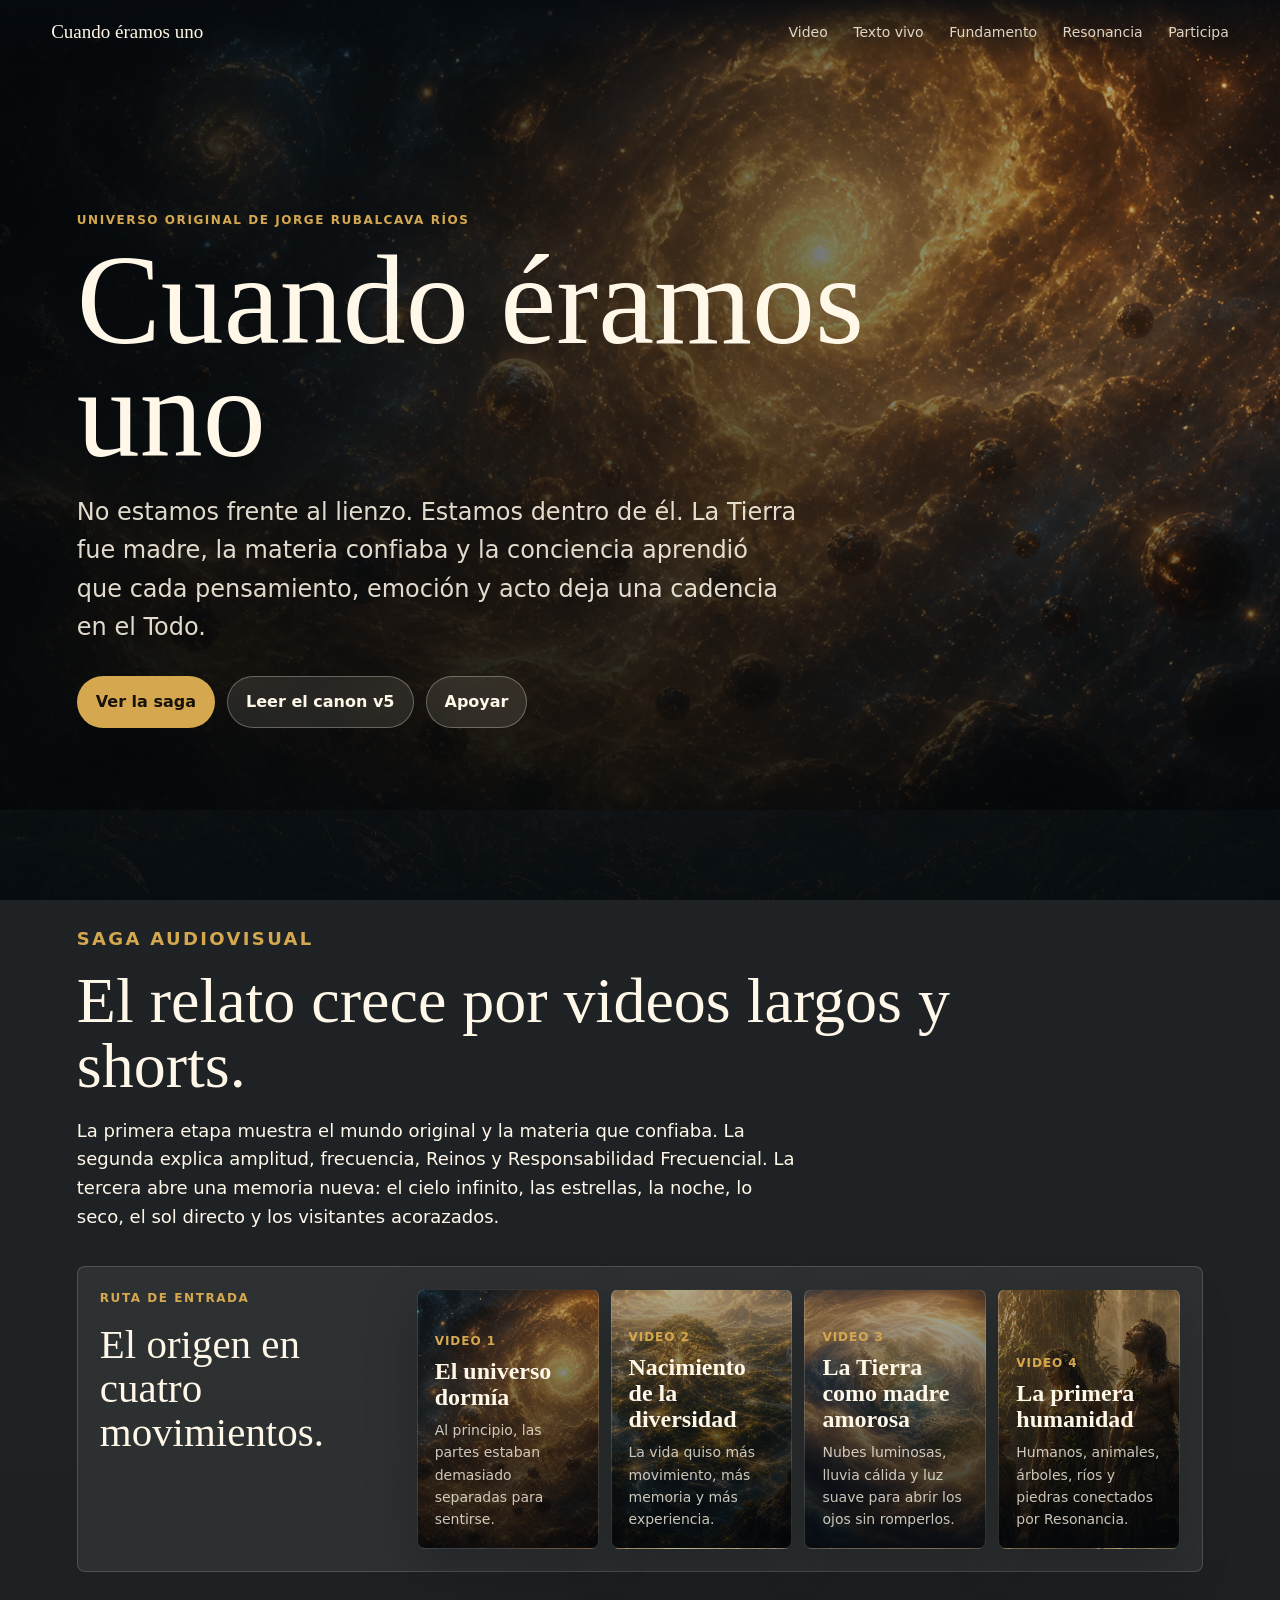
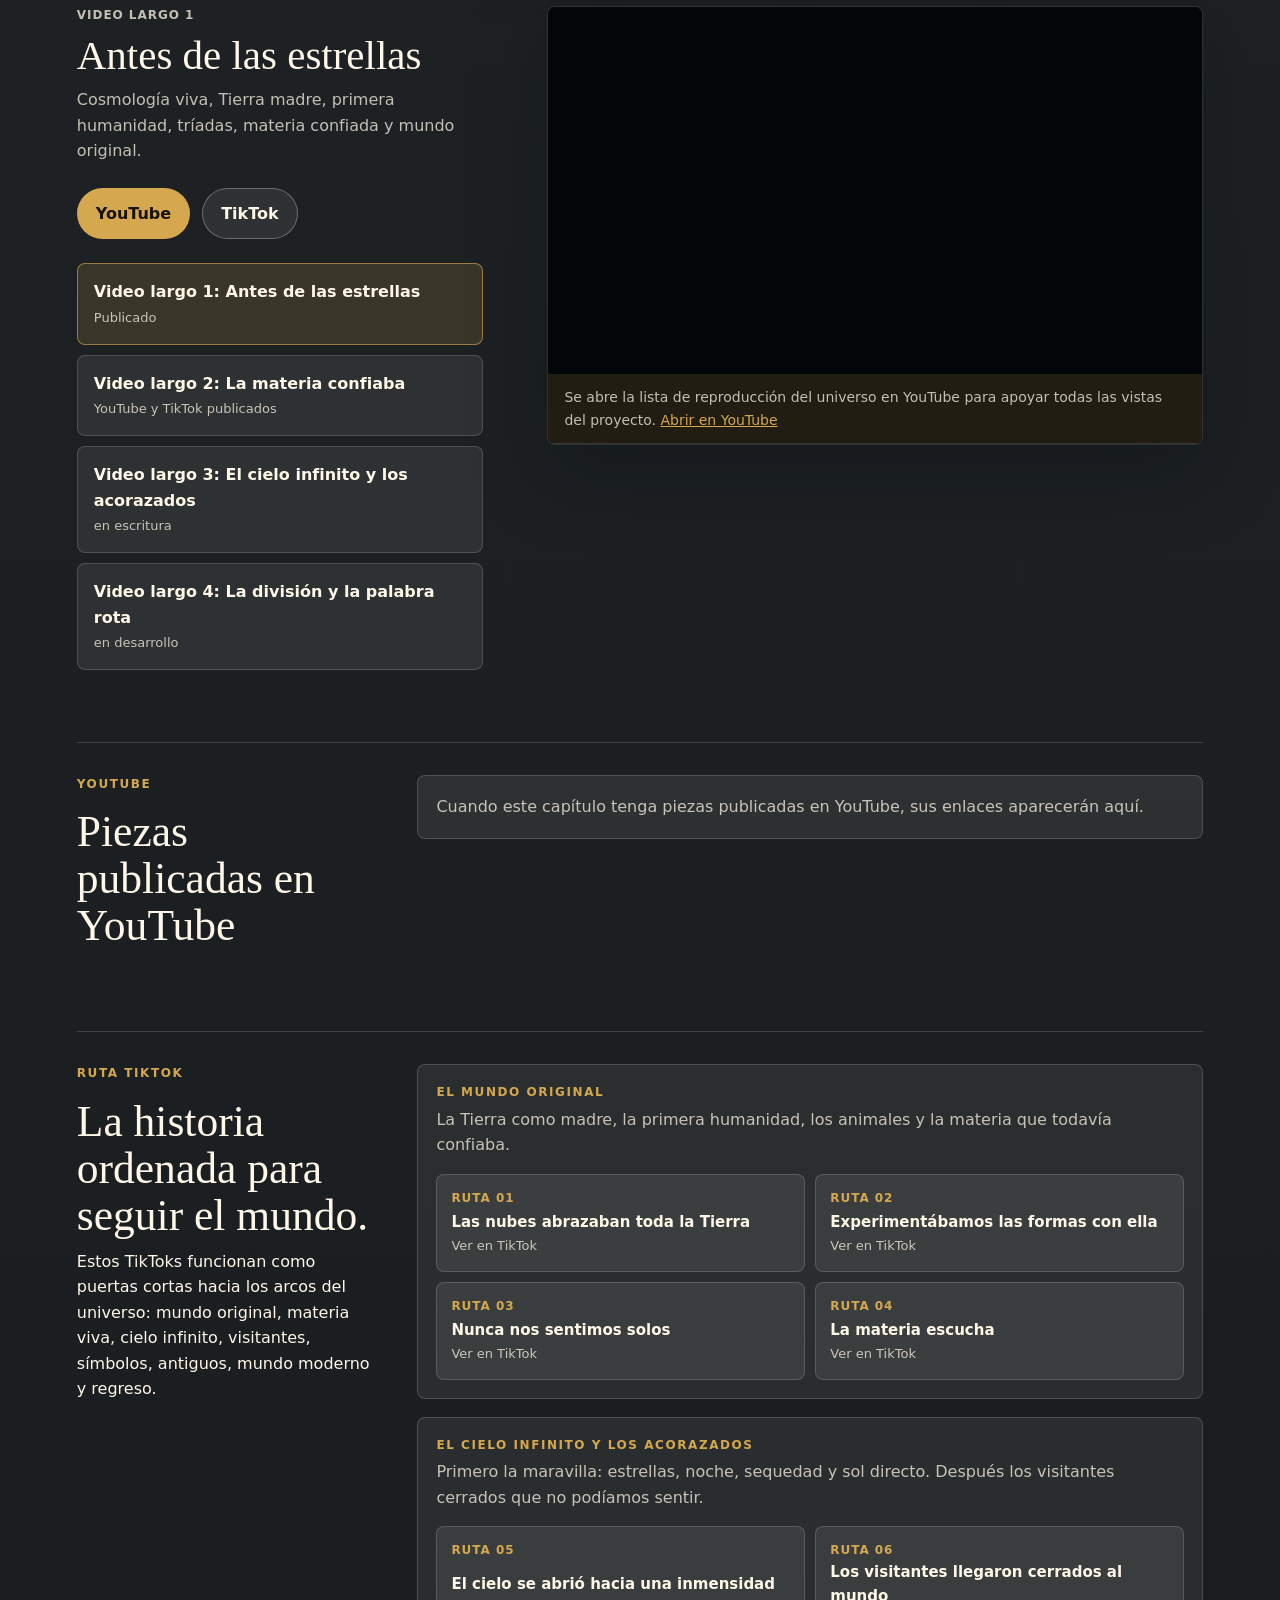
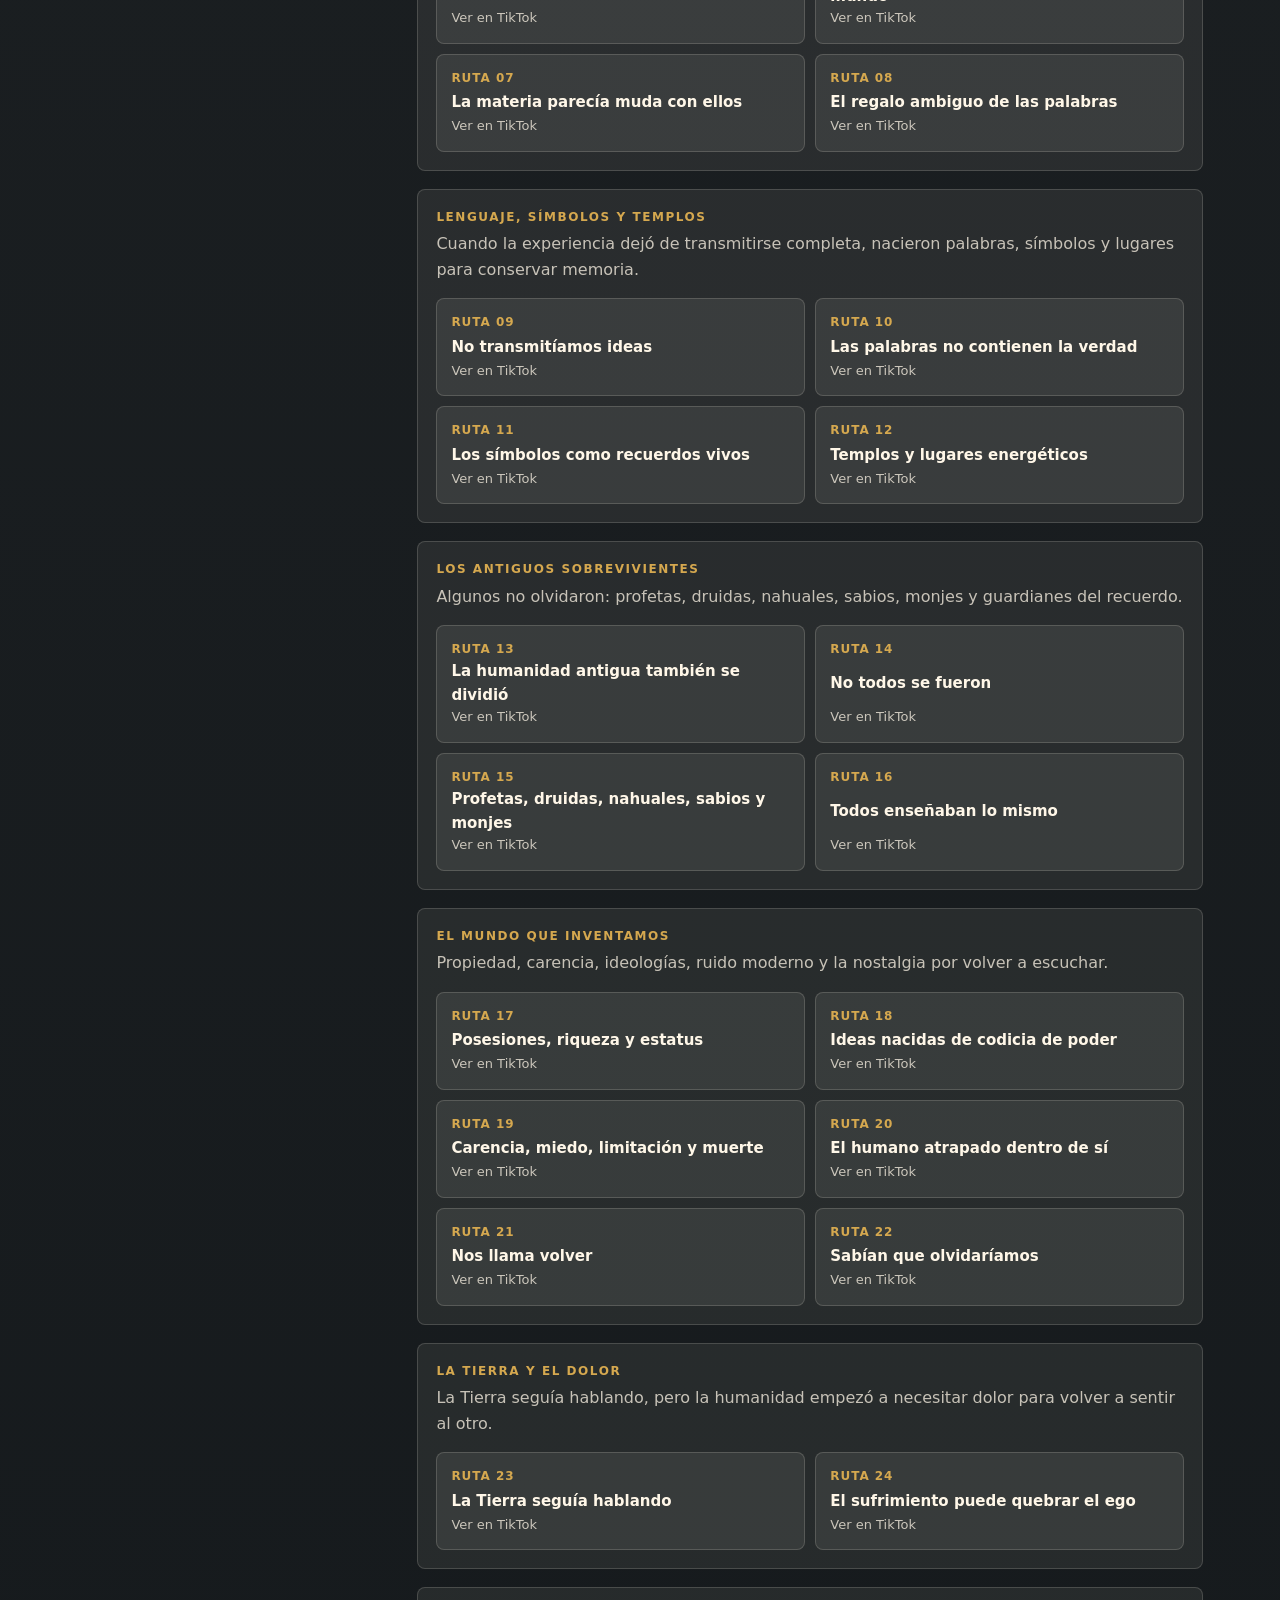
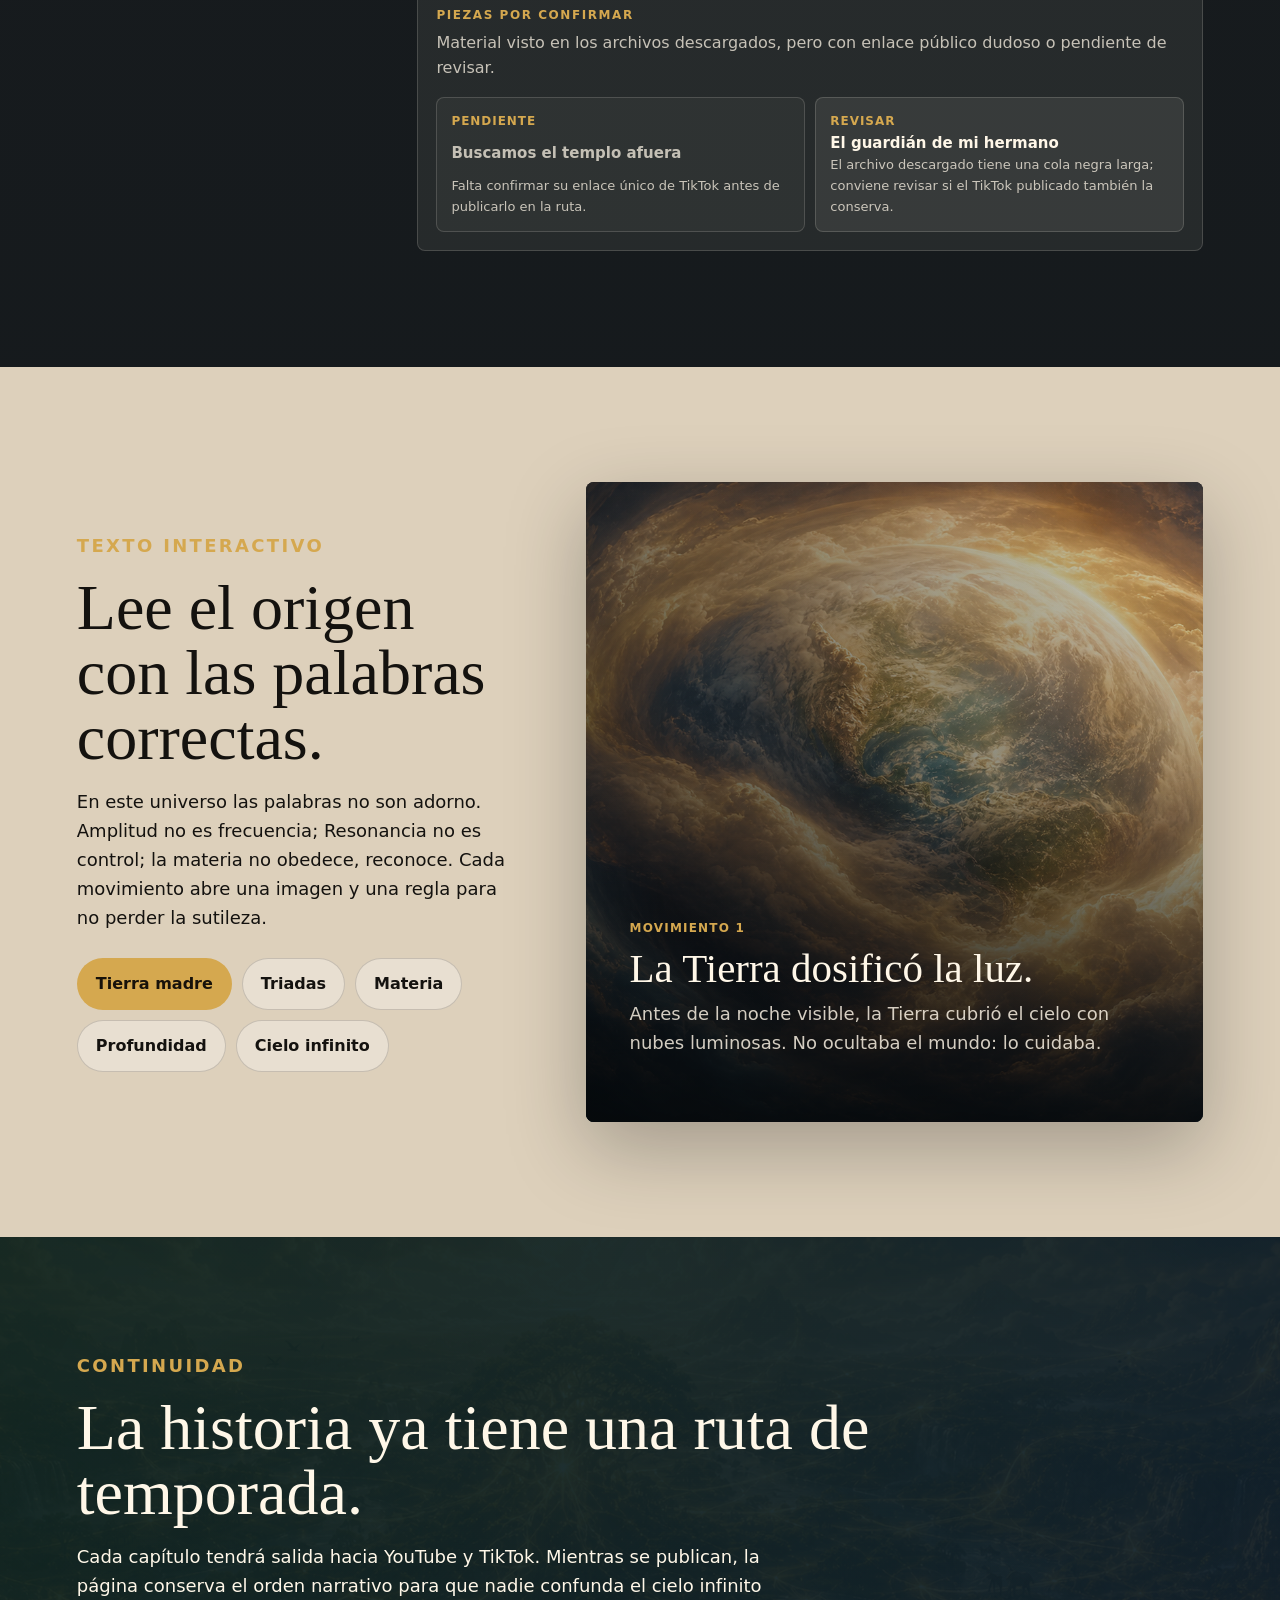
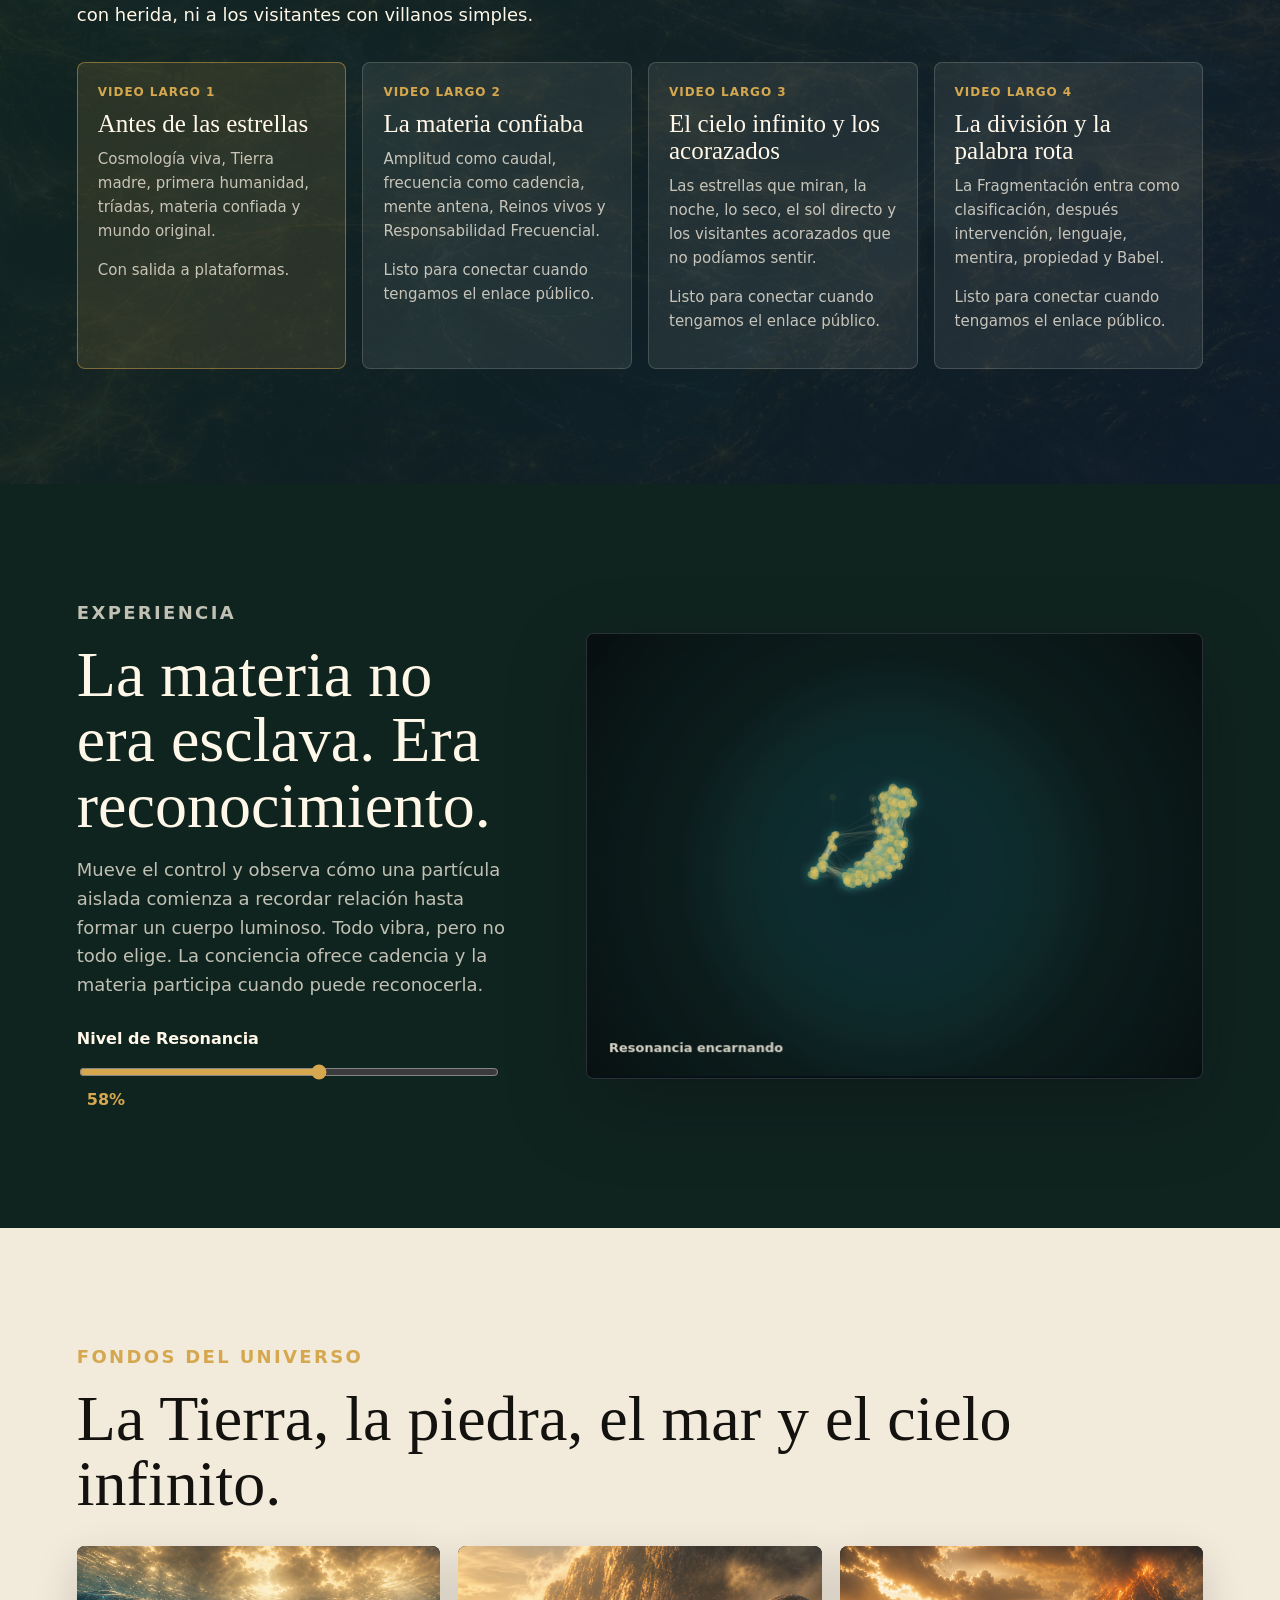
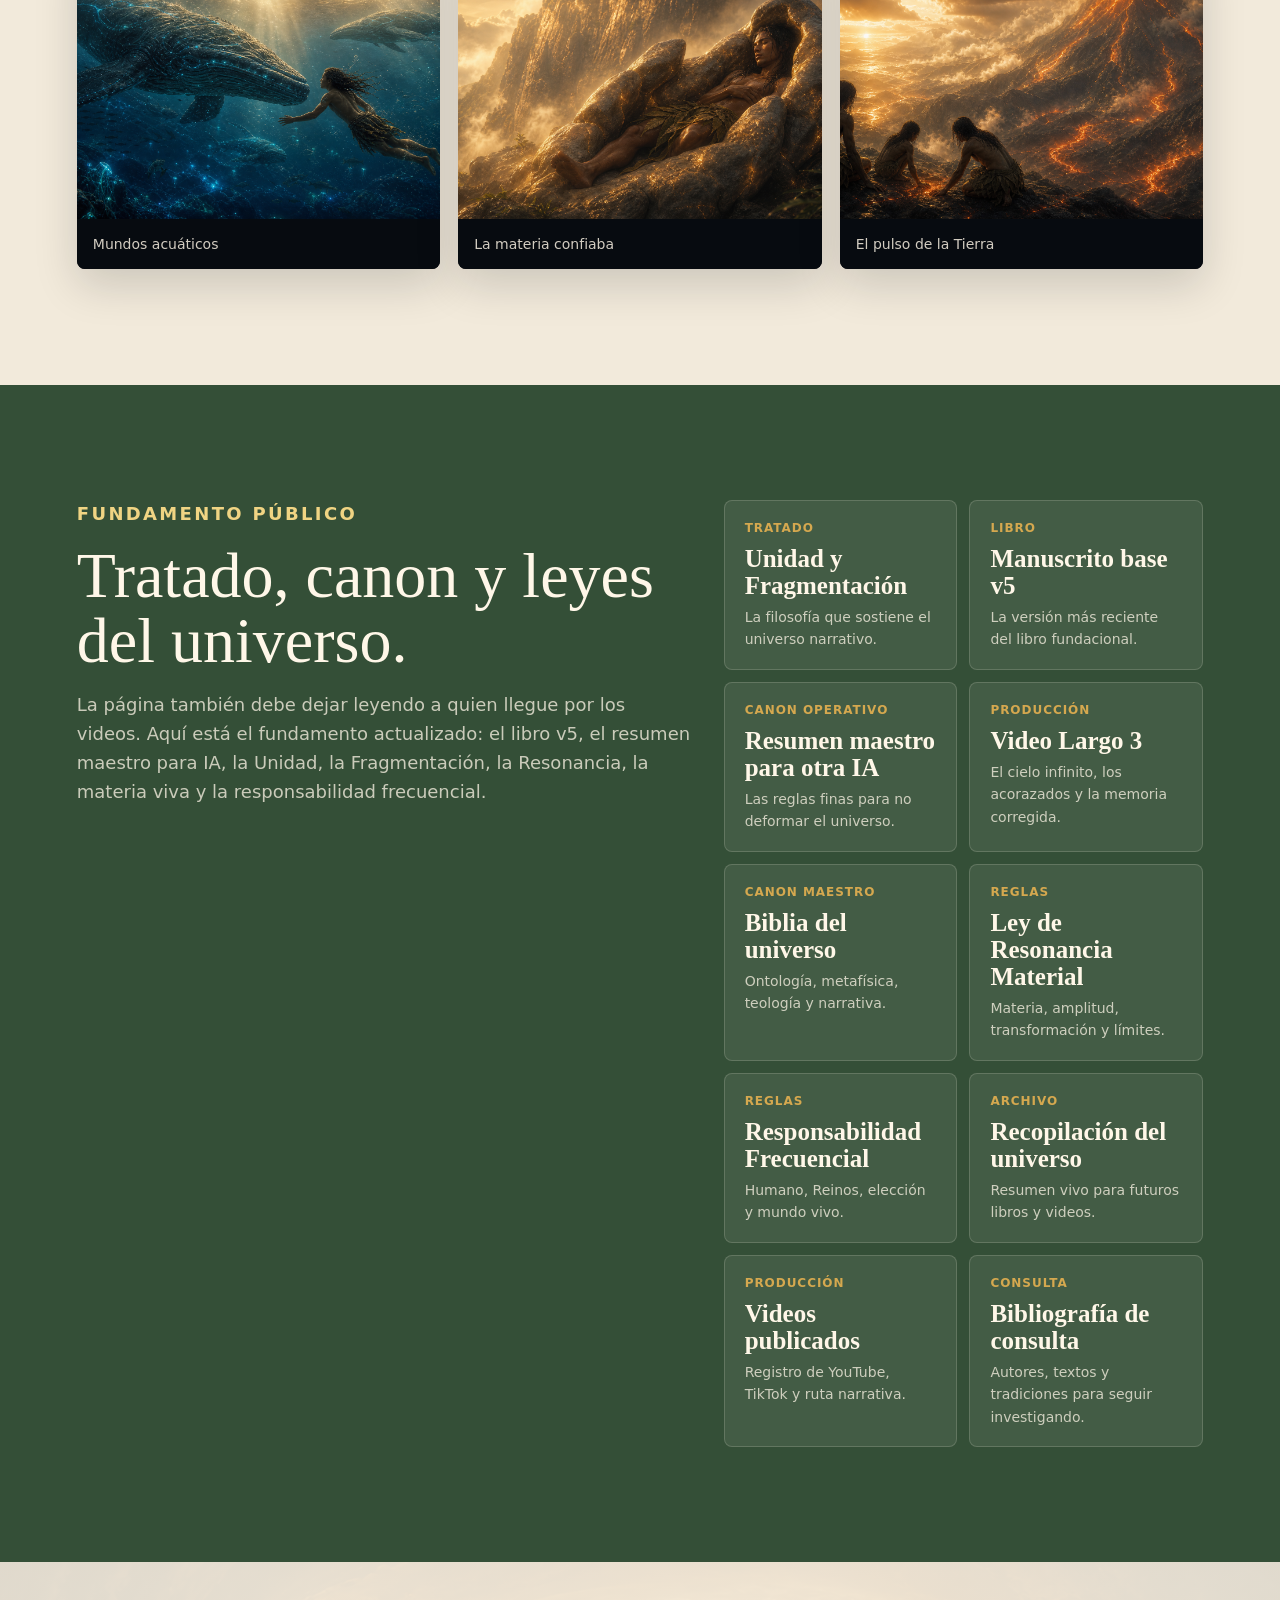
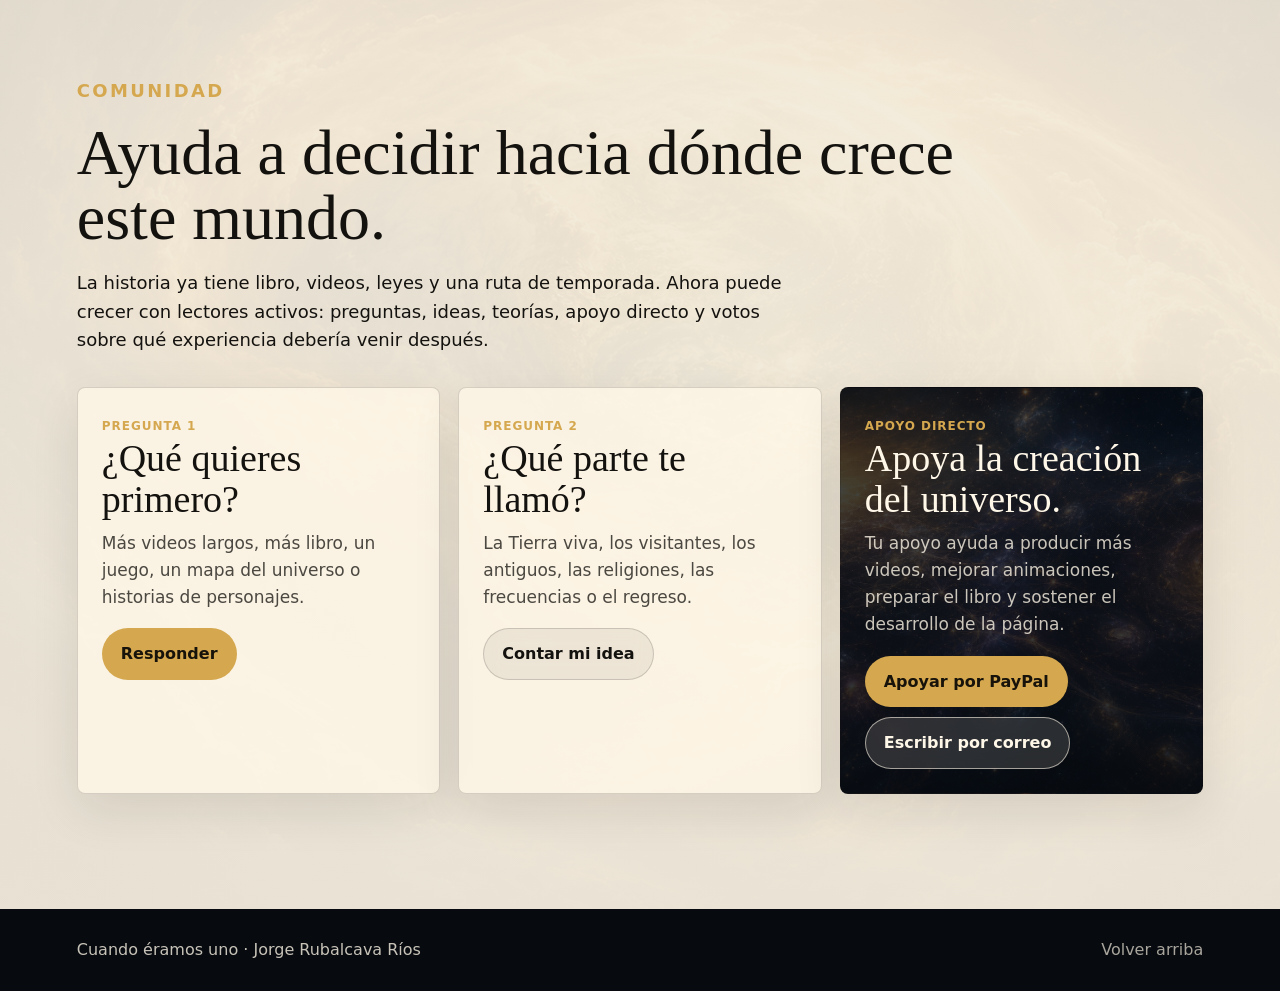
==== index.html @ 5f978cd2 "Add files via upload" ====
<!doctype html>
<html lang="es">
  <head>
    <meta charset="utf-8" />
    <meta name="viewport" content="width=device-width, initial-scale=1" />
    <title>Cuando éramos uno | Jorge Rubalcava Ríos</title>
    <meta
      name="description"
      content="Universo narrativo de Cuando éramos uno: videos, texto interactivo y canon de una mitología filosófica sobre la Tierra viva, la Resonancia y la Fragmentación."
    />
    <link rel="stylesheet" href="styles.css?v=20260704-3" />
  </head>
  <body>
    <header class="site-header" aria-label="Navegación principal">
      <a class="brand" href="#inicio">Cuando éramos uno</a>
      <nav>
        <a href="#video">Video</a>
        <a href="#texto">Texto vivo</a>
        <a href="#lectura">Fundamento</a>
        <a href="#resonancia">Resonancia</a>
        <a href="#participa">Participa</a>
      </nav>
    </header>

    <main id="inicio">
      <section class="hero" aria-labelledby="hero-title">
        <img
          class="hero-image"
          src="universo-dormido.png"
          alt="Materia luminosa en un universo antiguo que comienza a despertar."
        />
        <div class="hero-scrim"></div>
        <div class="hero-content">
          <p class="eyebrow">Universo original de Jorge Rubalcava Ríos</p>
          <h1 id="hero-title">Cuando éramos uno</h1>
          <p class="hero-lede">
            No estamos frente al lienzo. Estamos dentro de él. La Tierra fue
            madre, la materia confiaba y la conciencia aprendió que cada
            pensamiento, emoción y acto deja una cadencia en el Todo.
          </p>
          <div class="hero-actions" aria-label="Acciones principales">
            <a class="button primary" href="#video">Ver la saga</a>
            <a class="button secondary" href="#lectura">Leer el canon v5</a>
            <a class="button secondary" href="#participa">Apoyar</a>
          </div>
        </div>
      </section>

      <section class="video-section" id="video" aria-labelledby="video-title">
        <div class="section-intro">
          <p class="section-kicker">Saga audiovisual</p>
          <h2 id="video-title">El relato crece por videos largos y shorts.</h2>
          <p>
            La primera etapa muestra el mundo original y la materia que confiaba.
            La segunda explica amplitud, frecuencia, Reinos y Responsabilidad
            Frecuencial. La tercera abre una memoria nueva: el cielo infinito,
            las estrellas, la noche, lo seco, el sol directo y los visitantes
            acorazados.
          </p>
        </div>

        <div class="origin-chapters" aria-labelledby="origin-chapters-title">
          <div>
            <p class="section-kicker">Ruta de entrada</p>
            <h3 id="origin-chapters-title">El origen en cuatro movimientos.</h3>
          </div>
          <div class="origin-grid" id="originChapterGrid" aria-label="Primeros videos del origen"></div>
        </div>

        <div class="video-layout">
          <div class="video-copy">
            <p class="episode-label" id="episodeLabel">Capítulo activo</p>
            <h3 id="episodeTitle">Antes de las estrellas</h3>
            <p id="episodeDescription">
              Elige un capítulo para abrirlo en YouTube o TikTok cuando esté publicado.
            </p>
            <div class="video-tabs" id="videoTabs" aria-label="Versiones del video"></div>
            <div class="chapter-list" id="chapterList" aria-label="Lista de videos largos"></div>
          </div>

          <div class="video-player-shell" id="videoShell">
            <div class="video-player" id="videoPlayer" aria-live="polite"></div>
          </div>
        </div>

        <div class="clip-section">
          <div>
            <p class="section-kicker" id="clipKicker">TikTok</p>
            <h3 id="clipTitle">Piezas publicadas del capítulo</h3>
          </div>
          <div class="clip-grid" id="clipGrid" aria-label="Piezas publicadas del capítulo"></div>
        </div>

        <div class="clip-section archive-clips">
          <div>
            <p class="section-kicker">Ruta TikTok</p>
            <h3>La historia ordenada para seguir el mundo.</h3>
            <p>
              Estos TikToks funcionan como puertas cortas hacia los arcos del
              universo: mundo original, materia viva, cielo infinito, visitantes,
              símbolos, antiguos, mundo moderno y regreso.
            </p>
          </div>
          <div class="arc-list" id="extraClipGrid" aria-label="Ruta narrativa de TikToks"></div>
        </div>
      </section>

      <section class="interactive-text" id="texto" aria-labelledby="text-title">
        <div class="text-panel">
          <p class="section-kicker">Texto interactivo</p>
          <h2 id="text-title">Lee el origen con las palabras correctas.</h2>
          <p>
            En este universo las palabras no son adorno. Amplitud no es frecuencia;
            Resonancia no es control; la materia no obedece, reconoce. Cada
            movimiento abre una imagen y una regla para no perder la sutileza.
          </p>
          <div class="story-buttons" id="storyButtons" aria-label="Movimientos del texto"></div>
        </div>

        <article class="story-stage" aria-live="polite">
          <img id="storyImage" src="tierra-vientre-nubes.png" alt="" />
          <div class="story-gradient"></div>
          <div class="story-copy">
            <p id="storyKicker">Movimiento 1</p>
            <h3 id="storyTitle">La Tierra dosificó la luz.</h3>
            <p id="storyText">
              Antes de la noche visible, la Tierra cubrió el cielo con nubes
              luminosas. No ocultaba el mundo: lo cuidaba.
            </p>
          </div>
        </article>
      </section>

      <section class="continuity" aria-labelledby="continuity-title">
        <div class="section-intro">
          <p class="section-kicker">Continuidad</p>
          <h2 id="continuity-title">La historia ya tiene una ruta de temporada.</h2>
          <p>
            Cada capítulo tendrá salida hacia YouTube y TikTok. Mientras se publican,
            la página conserva el orden narrativo para que nadie confunda el cielo
            infinito con herida, ni a los visitantes con villanos simples.
          </p>
        </div>
        <div class="series-grid" id="seriesGrid" aria-label="Próximos videos largos"></div>
      </section>

      <section class="resonance-lab" id="resonancia" aria-labelledby="lab-title">
        <div class="lab-copy">
          <p class="section-kicker">Experiencia</p>
          <h2 id="lab-title">La materia no era esclava. Era reconocimiento.</h2>
          <p>
            Mueve el control y observa cómo una partícula aislada comienza a
            recordar relación hasta formar un cuerpo luminoso. Todo vibra, pero
            no todo elige. La conciencia ofrece cadencia y la materia participa
            cuando puede reconocerla.
          </p>
          <label for="resonanceRange">Nivel de Resonancia</label>
          <input id="resonanceRange" type="range" min="1" max="100" value="58" />
          <output id="resonanceValue" for="resonanceRange">58%</output>
        </div>
        <canvas
          id="resonanceCanvas"
          width="720"
          height="520"
          aria-label="Visualización interactiva de partículas en resonancia"
        ></canvas>
      </section>

      <section class="gallery" aria-labelledby="gallery-title">
        <div class="section-intro">
          <p class="section-kicker">Fondos del universo</p>
          <h2 id="gallery-title">La Tierra, la piedra, el mar y el cielo infinito.</h2>
        </div>
        <div class="gallery-grid">
          <figure>
            <img src="mundos-acuaticos.png" alt="Primordiales conviviendo con criaturas marinas antiguas." />
            <figcaption>Mundos acuáticos</figcaption>
          </figure>
          <figure>
            <img src="piedra-recibe-primordial.png" alt="La piedra viva suaviza su forma para recibir a un primordial." />
            <figcaption>La materia confiaba</figcaption>
          </figure>
          <figure>
            <img src="volcan-pulso-tierra.png" alt="Primordiales cerca de un volcán sintiendo el pulso de la Tierra." />
            <figcaption>El pulso de la Tierra</figcaption>
          </figure>
        </div>
      </section>

      <section class="archive" id="lectura" aria-labelledby="archive-title">
        <div>
          <p class="section-kicker">Fundamento público</p>
          <h2 id="archive-title">Tratado, canon y leyes del universo.</h2>
          <p>
            La página también debe dejar leyendo a quien llegue por los videos.
            Aquí está el fundamento actualizado: el libro v5, el resumen maestro
            para IA, la Unidad, la Fragmentación, la Resonancia, la materia viva
            y la responsabilidad frecuencial.
          </p>
        </div>
        <div class="archive-links reading-grid" aria-label="Lecturas del universo">
          <a href="lectura.html?doc=tratado">
            <span>Tratado</span>
            <strong>Unidad y Fragmentación</strong>
            <small>La filosofía que sostiene el universo narrativo.</small>
          </a>
          <a href="lectura.html?doc=libro-v5">
            <span>Libro</span>
            <strong>Manuscrito base v5</strong>
            <small>La versión más reciente del libro fundacional.</small>
          </a>
          <a href="lectura.html?doc=resumen-ia">
            <span>Canon operativo</span>
            <strong>Resumen maestro para otra IA</strong>
            <small>Las reglas finas para no deformar el universo.</small>
          </a>
          <a href="lectura.html?doc=video3">
            <span>Producción</span>
            <strong>Video Largo 3</strong>
            <small>El cielo infinito, los acorazados y la memoria corregida.</small>
          </a>
          <a href="lectura.html?doc=biblia">
            <span>Canon maestro</span>
            <strong>Biblia del universo</strong>
            <small>Ontología, metafísica, teología y narrativa.</small>
          </a>
          <a href="lectura.html?doc=resonancia">
            <span>Reglas</span>
            <strong>Ley de Resonancia Material</strong>
            <small>Materia, amplitud, transformación y límites.</small>
          </a>
          <a href="lectura.html?doc=responsabilidad">
            <span>Reglas</span>
            <strong>Responsabilidad Frecuencial</strong>
            <small>Humano, Reinos, elección y mundo vivo.</small>
          </a>
          <a href="lectura.html?doc=recopilacion">
            <span>Archivo</span>
            <strong>Recopilación del universo</strong>
            <small>Resumen vivo para futuros libros y videos.</small>
          </a>
          <a href="lectura.html?doc=videos">
            <span>Producción</span>
            <strong>Videos publicados</strong>
            <small>Registro de YouTube, TikTok y ruta narrativa.</small>
          </a>
          <a href="lectura.html?doc=bibliografia">
            <span>Consulta</span>
            <strong>Bibliografía de consulta</strong>
            <small>Autores, textos y tradiciones para seguir investigando.</small>
          </a>
        </div>
      </section>

      <section class="participation" id="participa" aria-labelledby="participation-title">
        <div class="section-intro">
          <p class="section-kicker">Comunidad</p>
          <h2 id="participation-title">Ayuda a decidir hacia dónde crece este mundo.</h2>
          <p>
            La historia ya tiene libro, videos, leyes y una ruta de temporada.
            Ahora puede crecer con lectores activos: preguntas, ideas, teorías,
            apoyo directo y votos sobre qué experiencia debería venir después.
          </p>
        </div>
        <div class="participation-grid">
          <article class="question-card">
            <strong>Pregunta 1</strong>
            <h3>¿Qué quieres primero?</h3>
            <p>Más videos largos, más libro, un juego, un mapa del universo o historias de personajes.</p>
            <a class="button primary" href="mailto:jorgerubalcavarios@icloud.com?subject=Cuando%20%C3%A9ramos%20uno%20-%20Quiero%20ver%20primero">Responder</a>
          </article>
          <article class="question-card">
            <strong>Pregunta 2</strong>
            <h3>¿Qué parte te llamó?</h3>
            <p>La Tierra viva, los visitantes, los antiguos, las religiones, las frecuencias o el regreso.</p>
            <a class="button secondary dark" href="mailto:jorgerubalcavarios@icloud.com?subject=Cuando%20%C3%A9ramos%20uno%20-%20La%20parte%20que%20m%C3%A1s%20me%20llam%C3%B3">Contar mi idea</a>
          </article>
          <article class="support-card">
            <strong>Apoyo directo</strong>
            <h3>Apoya la creación del universo.</h3>
            <p>
              Tu apoyo ayuda a producir más videos, mejorar animaciones,
              preparar el libro y sostener el desarrollo de la página.
            </p>
            <div class="support-actions">
              <a class="button primary" href="https://paypal.me/jorgerubalcavarios" target="_blank" rel="noopener">Apoyar por PayPal</a>
              <a class="button secondary light" href="mailto:jorgerubalcavarios@icloud.com">Escribir por correo</a>
            </div>
          </article>
        </div>
      </section>
    </main>

    <footer class="site-footer">
      <p>Cuando éramos uno · Jorge Rubalcava Ríos</p>
      <a href="#inicio">Volver arriba</a>
    </footer>

    <script src="analytics.js?v=20260613-1"></script>
    <script src="script.js?v=20260704-3"></script>
  </body>
</html>
---- styles.css ----
:root {
  --ink: #14120f;
  --paper: #f2eadb;
  --paper-deep: #ddd0bb;
  --night: #070b10;
  --deep: #10241f;
  --forest: #344f37;
  --teal: #1f7772;
  --gold: #d5a84f;
  --ember: #b65f49;
  --bone: #fff7e8;
  --muted: rgba(255, 247, 232, 0.74);
  --line-dark: rgba(20, 18, 15, 0.16);
  --line-light: rgba(255, 247, 232, 0.16);
  --shadow: 0 26px 80px rgba(7, 11, 16, 0.28);
}

* {
  box-sizing: border-box;
}

html {
  scroll-behavior: smooth;
}

body {
  margin: 0;
  color: var(--ink);
  background: var(--paper);
  font-family: Inter, ui-sans-serif, system-ui, -apple-system, BlinkMacSystemFont, "Segoe UI", sans-serif;
  line-height: 1.6;
}

img,
video,
canvas,
iframe {
  display: block;
  max-width: 100%;
}

a {
  color: inherit;
}

.site-header {
  position: fixed;
  top: 0;
  left: 0;
  z-index: 30;
  width: 100%;
  display: flex;
  align-items: center;
  justify-content: space-between;
  gap: 24px;
  padding: 17px clamp(18px, 4vw, 58px);
  color: var(--bone);
  background: linear-gradient(to bottom, rgba(7, 11, 16, 0.84), rgba(7, 11, 16, 0));
}

.brand {
  font-family: Georgia, "Times New Roman", serif;
  font-size: 19px;
  text-decoration: none;
  white-space: nowrap;
}

nav {
  display: flex;
  gap: clamp(12px, 2vw, 26px);
  font-size: 14px;
}

nav a,
.site-footer a {
  text-decoration: none;
  opacity: 0.84;
}

nav a:hover,
.site-footer a:hover {
  opacity: 1;
}

.hero {
  position: relative;
  min-height: 90vh;
  display: grid;
  align-items: end;
  overflow: hidden;
  color: var(--bone);
  background: var(--night);
}

.hero-image,
.hero-scrim {
  position: absolute;
  inset: 0;
  width: 100%;
  height: 100%;
}

.hero-image {
  object-fit: cover;
  transform: scale(1.04);
}

.hero-scrim {
  background:
    linear-gradient(90deg, rgba(5, 8, 10, 0.92) 0%, rgba(5, 8, 10, 0.66) 45%, rgba(5, 8, 10, 0.18) 100%),
    linear-gradient(0deg, rgba(5, 8, 10, 0.78) 0%, rgba(5, 8, 10, 0.08) 56%);
}

.hero-content {
  position: relative;
  width: min(980px, 100%);
  padding: 122px clamp(22px, 6vw, 86px) 82px;
}

.eyebrow,
.section-kicker {
  margin: 0 0 14px;
  color: var(--gold);
  font-size: 12px;
  font-weight: 820;
  letter-spacing: 0.13em;
  text-transform: uppercase;
}

h1,
h2,
h3,
p {
  margin-top: 0;
}

h1 {
  margin-bottom: 22px;
  font-family: Georgia, "Times New Roman", serif;
  font-size: clamp(52px, 10vw, 126px);
  line-height: 0.9;
  font-weight: 500;
}

h2 {
  margin-bottom: 18px;
  font-family: Georgia, "Times New Roman", serif;
  font-size: clamp(33px, 5vw, 68px);
  line-height: 1.02;
  font-weight: 500;
}

h3 {
  margin-bottom: 10px;
  font-family: Georgia, "Times New Roman", serif;
  font-size: clamp(26px, 3.2vw, 42px);
  line-height: 1.08;
  font-weight: 500;
}

.hero-lede {
  width: min(720px, 100%);
  margin-bottom: 30px;
  color: rgba(255, 247, 232, 0.88);
  font-size: clamp(18px, 2vw, 24px);
}

.hero-actions,
.video-tabs {
  display: flex;
  flex-wrap: wrap;
  gap: 12px;
}

.button,
.video-tab,
.story-button {
  display: inline-flex;
  align-items: center;
  justify-content: center;
  min-height: 46px;
  padding: 12px 18px;
  border: 1px solid rgba(255, 247, 232, 0.3);
  border-radius: 999px;
  color: inherit;
  background: rgba(255, 247, 232, 0.08);
  text-decoration: none;
  font: inherit;
  font-weight: 780;
  cursor: pointer;
}

.button.primary,
.video-tab.is-active,
.story-button.is-active {
  color: #17120a;
  background: var(--gold);
  border-color: transparent;
}

.button.secondary {
  color: var(--bone);
  background: rgba(255, 247, 232, 0.1);
  backdrop-filter: blur(10px);
}

.video-section,
.interactive-text,
.continuity,
.resonance-lab,
.gallery,
.archive,
.participation {
  padding: clamp(70px, 9vw, 126px) clamp(22px, 6vw, 82px);
}

.section-intro {
  max-width: 980px;
}

.section-intro p {
  max-width: 720px;
  font-size: 18px;
}

.video-section {
  color: var(--bone);
  background:
    linear-gradient(rgba(8, 13, 17, 0.9), rgba(8, 13, 17, 0.94)),
    url("cielo-abierto-estrellas.png") center / cover fixed;
}

.origin-chapters {
  display: grid;
  grid-template-columns: minmax(260px, 0.36fr) minmax(320px, 1fr);
  gap: clamp(22px, 4vw, 42px);
  align-items: start;
  margin-top: 34px;
  padding: 22px;
  border: 1px solid rgba(255, 247, 232, 0.16);
  border-radius: 8px;
  background: rgba(255, 247, 232, 0.07);
}

.origin-chapters h3 {
  font-size: clamp(27px, 3.2vw, 42px);
}

.origin-grid {
  display: grid;
  grid-template-columns: repeat(4, minmax(0, 1fr));
  gap: 12px;
}

.origin-card {
  display: grid;
  min-height: 260px;
  align-content: end;
  gap: 8px;
  padding: 17px;
  overflow: hidden;
  border: 1px solid rgba(255, 247, 232, 0.16);
  border-radius: 8px;
  color: var(--bone);
  background-position: center;
  background-size: cover;
  text-decoration: none;
  box-shadow: 0 18px 52px rgba(3, 6, 9, 0.22);
}

.origin-card:hover {
  border-color: rgba(213, 168, 79, 0.66);
}

.origin-card span {
  color: var(--gold);
  font-size: 12px;
  font-weight: 820;
  letter-spacing: 0.08em;
  text-transform: uppercase;
}

.origin-card strong {
  font-family: Georgia, "Times New Roman", serif;
  font-size: 24px;
  line-height: 1.08;
}

.origin-card small {
  color: rgba(255, 247, 232, 0.78);
  font-size: 14px;
}

.video-layout {
  display: grid;
  grid-template-columns: minmax(280px, 0.62fr) minmax(360px, 1fr);
  gap: clamp(28px, 5vw, 70px);
  align-items: start;
  margin-top: 34px;
}

.video-copy {
  position: sticky;
  top: 96px;
}

.episode-label {
  margin-bottom: 8px;
  color: var(--gold);
  font-weight: 800;
  text-transform: uppercase;
  letter-spacing: 0.08em;
  font-size: 12px;
}

.video-copy p {
  color: var(--muted);
}

.video-tabs {
  margin: 24px 0;
}

.chapter-list {
  display: grid;
  gap: 10px;
  margin-top: 24px;
}

.chapter-button,
.series-card,
.archive-links a {
  border: 1px solid var(--line-light);
  border-radius: 8px;
  background: rgba(255, 247, 232, 0.08);
}

.chapter-button {
  display: block;
  width: 100%;
  padding: 15px 16px;
  color: var(--bone);
  text-align: left;
  font: inherit;
  cursor: pointer;
}

.chapter-button.is-active {
  border-color: rgba(213, 168, 79, 0.62);
  background: rgba(213, 168, 79, 0.16);
}

.chapter-button strong,
.chapter-button span {
  display: block;
}

.chapter-button span {
  margin-top: 3px;
  color: var(--muted);
  font-size: 13px;
}

.video-player-shell {
  justify-self: stretch;
}

.video-player {
  overflow: hidden;
  border: 1px solid rgba(255, 247, 232, 0.18);
  border-radius: 8px;
  background: #030609;
  box-shadow: var(--shadow);
}

.video-player video,
.video-player iframe {
  display: block;
  width: 100%;
  aspect-ratio: 16 / 9;
  object-fit: contain;
  background: #030609;
  border: 0;
}

.platform-card {
  display: grid;
  min-height: 520px;
  align-items: end;
  padding: clamp(24px, 5vw, 46px);
  color: var(--bone);
  background-position: center;
  background-size: cover;
}

.platform-card p {
  max-width: 520px;
  color: var(--muted);
}

.video-note {
  padding: 12px 16px;
  color: rgba(255, 247, 232, 0.74);
  background: rgba(213, 168, 79, 0.14);
  border-bottom: 1px solid rgba(255, 247, 232, 0.12);
  font-size: 14px;
}

.video-note a {
  color: var(--gold);
}

.video-player-shell.is-vertical .video-player {
  width: min(440px, 100%);
  margin-left: auto;
}

.video-player-shell.is-vertical .video-player video,
.video-player-shell.is-vertical .video-player iframe {
  aspect-ratio: 9 / 16;
}

.video-placeholder {
  display: grid;
  min-height: 360px;
  place-items: center;
  padding: 34px;
  text-align: center;
  color: var(--muted);
}

.clip-section {
  display: grid;
  grid-template-columns: minmax(240px, 0.38fr) minmax(320px, 1fr);
  gap: clamp(20px, 4vw, 42px);
  align-items: start;
  margin-top: clamp(42px, 6vw, 72px);
  padding-top: 32px;
  border-top: 1px solid rgba(255, 247, 232, 0.16);
}

.clip-section h3 {
  font-size: clamp(28px, 3.4vw, 44px);
}

.clip-grid {
  display: grid;
  grid-template-columns: repeat(4, minmax(0, 1fr));
  gap: 10px;
}

.clip-card,
.clip-empty {
  border: 1px solid rgba(255, 247, 232, 0.16);
  border-radius: 8px;
  background: rgba(255, 247, 232, 0.08);
}

.clip-card {
  display: grid;
  min-height: 98px;
  align-content: space-between;
  padding: 14px;
  color: var(--bone);
  text-decoration: none;
  overflow-wrap: anywhere;
}

.clip-card:hover {
  border-color: rgba(213, 168, 79, 0.56);
  background: rgba(213, 168, 79, 0.14);
}

.clip-card span {
  color: var(--gold);
  font-size: 12px;
  font-weight: 820;
  letter-spacing: 0.08em;
  text-transform: uppercase;
}

.clip-card strong {
  font-size: 15px;
}

.clip-card small {
  color: var(--muted);
  font-size: 13px;
}

.clip-card.is-pending {
  color: rgba(255, 247, 232, 0.72);
  background: rgba(255, 247, 232, 0.04);
}

.clip-empty {
  grid-column: 1 / -1;
  padding: 18px;
  color: var(--muted);
}

.arc-list {
  display: grid;
  gap: 18px;
}

.arc-card {
  padding: 18px;
  border: 1px solid rgba(255, 247, 232, 0.16);
  border-radius: 8px;
  background: rgba(255, 247, 232, 0.07);
}

.arc-heading {
  display: grid;
  gap: 4px;
  margin-bottom: 16px;
}

.arc-heading p {
  margin: 0;
  color: var(--muted);
}

.arc-heading .section-kicker {
  color: var(--gold);
}

.arc-grid {
  grid-template-columns: repeat(2, minmax(0, 1fr));
}

.interactive-text {
  display: grid;
  grid-template-columns: minmax(290px, 0.72fr) minmax(360px, 1fr);
  gap: clamp(28px, 5vw, 72px);
  align-items: center;
  background: var(--paper-deep);
}

.text-panel p {
  max-width: 620px;
  font-size: 18px;
}

.story-buttons {
  display: flex;
  flex-wrap: wrap;
  gap: 10px;
  margin-top: 26px;
}

.story-button {
  border-color: var(--line-dark);
  color: var(--ink);
  background: rgba(255, 255, 255, 0.32);
}

.story-stage {
  position: relative;
  min-height: 640px;
  overflow: hidden;
  border-radius: 8px;
  color: var(--bone);
  background: var(--night);
  box-shadow: var(--shadow);
}

.story-stage img,
.story-gradient {
  position: absolute;
  inset: 0;
  width: 100%;
  height: 100%;
}

.story-stage img {
  object-fit: cover;
  transition: opacity 220ms ease;
}

.story-gradient {
  background:
    linear-gradient(0deg, rgba(5, 8, 10, 0.9) 0%, rgba(5, 8, 10, 0.28) 56%, rgba(5, 8, 10, 0.08) 100%),
    linear-gradient(90deg, rgba(5, 8, 10, 0.52), rgba(5, 8, 10, 0.06));
}

.story-copy {
  position: absolute;
  left: clamp(20px, 5vw, 44px);
  right: clamp(20px, 5vw, 44px);
  bottom: clamp(24px, 5vw, 46px);
}

.story-copy p {
  max-width: 640px;
  color: rgba(255, 247, 232, 0.82);
  font-size: 18px;
}

#storyKicker {
  margin-bottom: 8px;
  color: var(--gold);
  font-size: 12px;
  font-weight: 820;
  letter-spacing: 0.1em;
  text-transform: uppercase;
}

.continuity {
  color: var(--bone);
  background:
    linear-gradient(120deg, rgba(16, 36, 31, 0.95), rgba(14, 28, 43, 0.92)),
    url("ecosistema-unidad.png") center / cover;
}

.series-grid {
  display: grid;
  grid-template-columns: repeat(4, minmax(0, 1fr));
  gap: 16px;
  margin-top: 32px;
}

.series-card {
  min-height: 220px;
  padding: 20px;
}

.series-card[data-status="disponible"] {
  border-color: rgba(213, 168, 79, 0.48);
  background: rgba(213, 168, 79, 0.13);
}

.series-card strong {
  display: block;
  margin-bottom: 8px;
  color: var(--gold);
  font-size: 12px;
  letter-spacing: 0.08em;
  text-transform: uppercase;
}

.series-card h3 {
  font-size: 25px;
}

.series-card p {
  color: var(--muted);
  font-size: 15px;
}

.resonance-lab {
  display: grid;
  grid-template-columns: minmax(280px, 0.72fr) minmax(320px, 1fr);
  gap: clamp(28px, 5vw, 70px);
  align-items: center;
  color: var(--bone);
  background: #10241f;
}

.lab-copy p {
  max-width: 580px;
  color: var(--muted);
  font-size: 18px;
}

label {
  display: block;
  margin: 26px 0 10px;
  font-weight: 780;
}

input[type="range"] {
  width: min(420px, 100%);
  accent-color: var(--gold);
}

output {
  display: inline-block;
  margin-left: 10px;
  color: var(--gold);
  font-weight: 800;
}

canvas {
  width: 100%;
  max-width: 760px;
  aspect-ratio: 720 / 520;
  border: 1px solid rgba(255, 247, 232, 0.14);
  border-radius: 8px;
  background: #071018;
  box-shadow: var(--shadow);
}

.gallery {
  background: var(--paper);
}

.gallery-grid {
  display: grid;
  grid-template-columns: repeat(3, minmax(0, 1fr));
  gap: 18px;
  margin-top: 30px;
}

.gallery figure {
  margin: 0;
  overflow: hidden;
  border-radius: 8px;
  background: var(--night);
  box-shadow: 0 16px 44px rgba(7, 11, 16, 0.16);
}

.gallery img {
  width: 100%;
  aspect-ratio: 4 / 3;
  object-fit: cover;
}

figcaption {
  padding: 14px 16px;
  color: rgba(255, 247, 232, 0.82);
  background: var(--night);
  font-size: 14px;
}

.archive {
  display: grid;
  grid-template-columns: minmax(280px, 1fr) minmax(280px, 0.78fr);
  gap: 32px;
  align-items: start;
  color: var(--bone);
  background: var(--forest);
}

.archive p {
  max-width: 640px;
  color: var(--muted);
  font-size: 18px;
}

.archive .section-kicker {
  color: #f0d483;
}

.archive-links {
  display: grid;
  gap: 12px;
}

.archive-links a {
  padding: 18px 20px;
  text-decoration: none;
  font-weight: 780;
}

.archive-links a:hover {
  background: rgba(255, 247, 232, 0.15);
}

.reading-grid {
  grid-template-columns: repeat(2, minmax(0, 1fr));
}

.reading-grid a {
  display: grid;
  min-height: 154px;
  align-content: start;
  gap: 7px;
}

.reading-grid span,
.question-card strong,
.support-card strong {
  color: var(--gold);
  font-size: 12px;
  font-weight: 820;
  letter-spacing: 0.08em;
  text-transform: uppercase;
}

.reading-grid strong {
  font-family: Georgia, "Times New Roman", serif;
  font-size: 25px;
  line-height: 1.08;
}

.reading-grid small {
  color: var(--muted);
  font-size: 14px;
  font-weight: 500;
}

.participation {
  color: var(--ink);
  background:
    linear-gradient(rgba(242, 234, 219, 0.92), rgba(242, 234, 219, 0.96)),
    url("tierra-vientre-nubes.png") center / cover;
}

.participation-grid {
  display: grid;
  grid-template-columns: repeat(3, minmax(0, 1fr));
  gap: 18px;
  margin-top: 32px;
}

.question-card,
.support-card {
  min-height: 330px;
  padding: 24px;
  border: 1px solid var(--line-dark);
  border-radius: 8px;
  background: rgba(255, 247, 232, 0.76);
  box-shadow: 0 16px 48px rgba(20, 18, 15, 0.1);
}

.question-card h3,
.support-card h3 {
  font-size: clamp(27px, 3vw, 38px);
}

.question-card p,
.support-card p {
  color: rgba(20, 18, 15, 0.76);
  font-size: 17px;
}

.button.dark,
.button.secondary.dark {
  color: var(--ink);
  border-color: var(--line-dark);
  background: rgba(20, 18, 15, 0.06);
}

.button.secondary.light {
  color: var(--bone);
  border-color: rgba(255, 247, 232, 0.58);
  background: rgba(255, 247, 232, 0.14);
}

.button.secondary.light:hover {
  border-color: rgba(255, 247, 232, 0.86);
  background: rgba(255, 247, 232, 0.22);
}

.support-card {
  color: var(--bone);
  background:
    linear-gradient(rgba(7, 11, 16, 0.72), rgba(7, 11, 16, 0.88)),
    url("galaxias-red-viva.png") center / cover;
}

.support-card p {
  color: rgba(255, 247, 232, 0.78);
}

.support-actions {
  display: flex;
  flex-wrap: wrap;
  gap: 10px;
}

.site-footer {
  display: flex;
  justify-content: space-between;
  gap: 18px;
  padding: 28px clamp(22px, 6vw, 82px);
  color: rgba(255, 247, 232, 0.78);
  background: #070b10;
}

.site-footer p {
  margin: 0;
}

@media (max-width: 1040px) {
  .origin-grid {
    grid-template-columns: repeat(2, minmax(0, 1fr));
  }

  .series-grid {
    grid-template-columns: repeat(2, minmax(0, 1fr));
  }
}

@media (max-width: 840px) {
  .site-header {
    align-items: flex-start;
    padding: 14px 18px;
  }

  nav {
    display: none;
  }

  .hero {
    min-height: 86vh;
  }

  .hero-content {
    padding: 96px 22px 70px;
  }

  .video-layout,
  .origin-chapters,
  .interactive-text,
  .resonance-lab,
  .archive {
    grid-template-columns: 1fr;
  }

  .video-copy {
    position: static;
  }

  .video-player-shell.is-vertical .video-player {
    margin-right: auto;
  }

  .clip-section {
    grid-template-columns: 1fr;
  }

  .clip-grid {
    grid-template-columns: repeat(2, minmax(0, 1fr));
  }

  .arc-grid,
  .reading-grid,
  .participation-grid {
    grid-template-columns: 1fr;
  }

  .story-stage {
    min-height: 520px;
  }

  .series-grid,
  .gallery-grid {
    grid-template-columns: 1fr;
  }

  .site-footer {
    flex-direction: column;
  }
}

@media (max-width: 480px) {
  .button,
  .video-tab,
  .story-button {
    width: 100%;
  }

  .story-stage {
    min-height: 460px;
  }

  .clip-grid {
    grid-template-columns: 1fr;
  }

  .origin-grid {
    grid-template-columns: 1fr;
  }
}
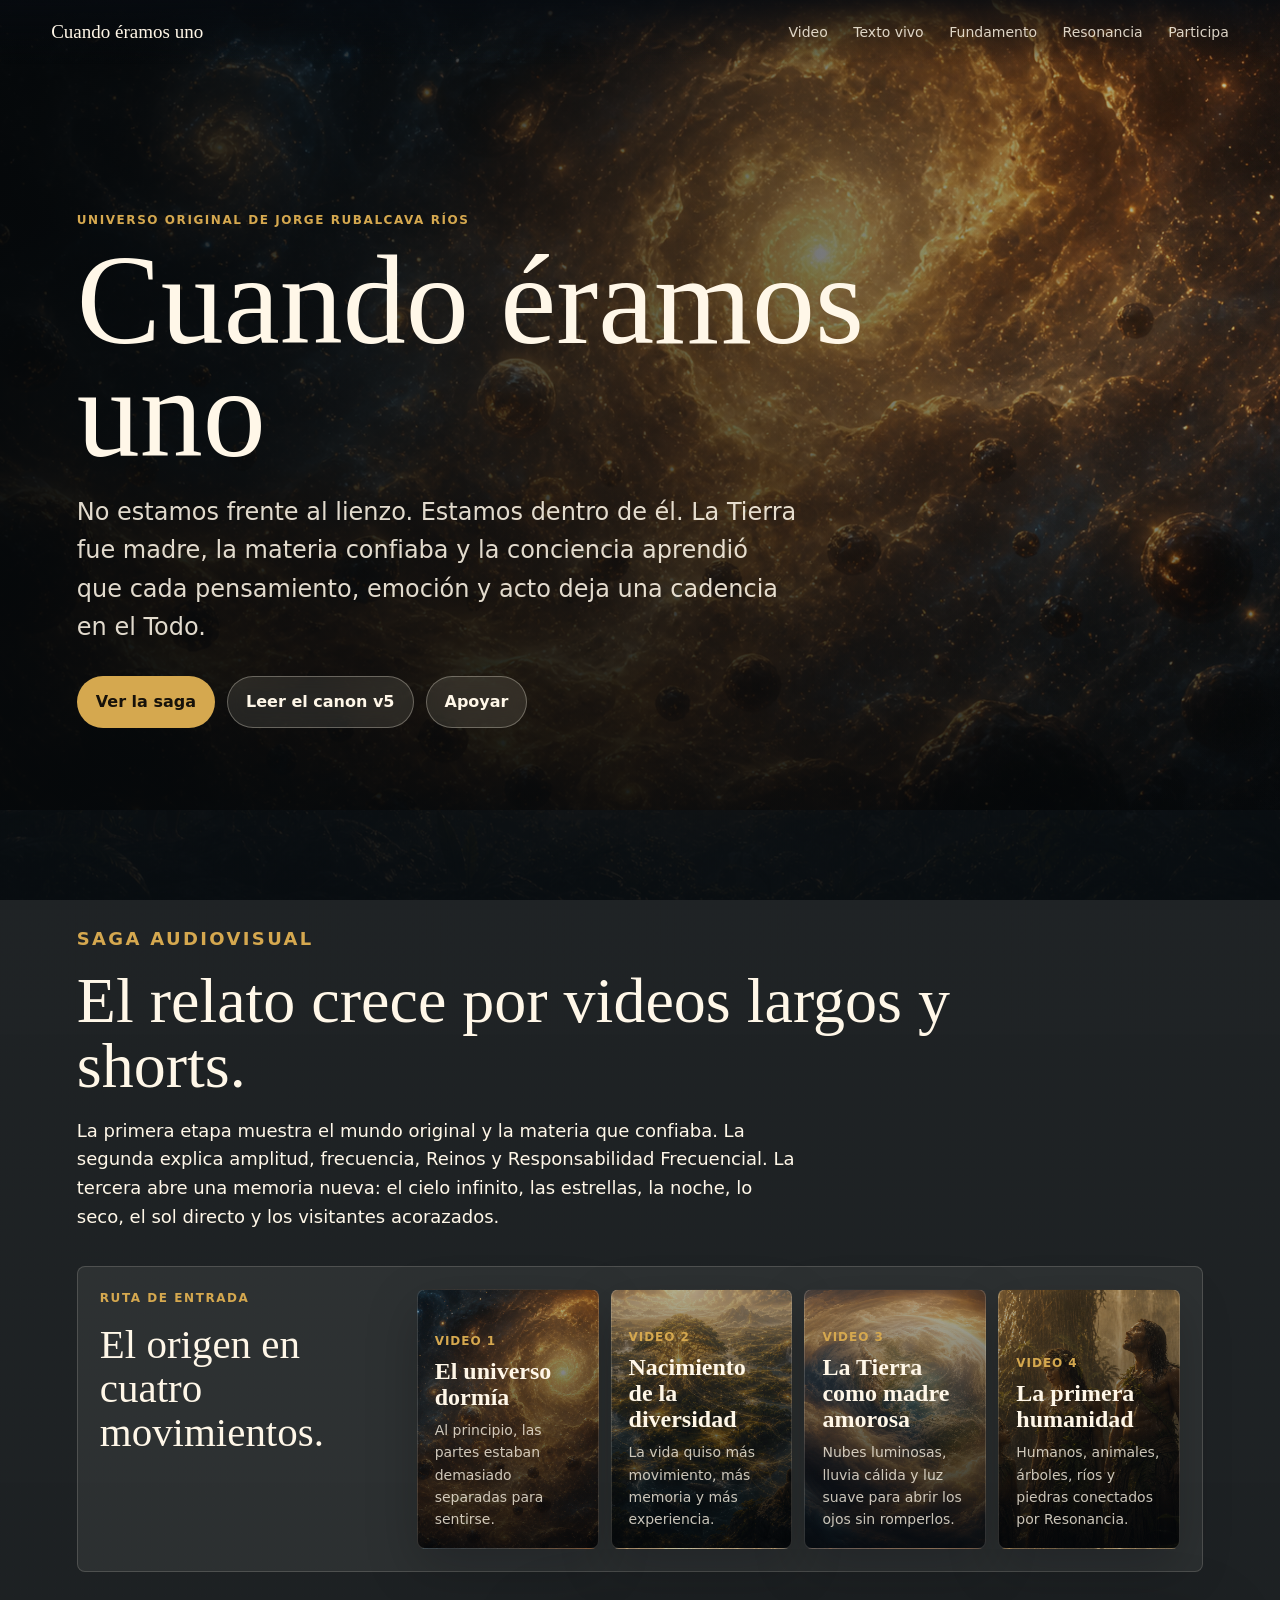
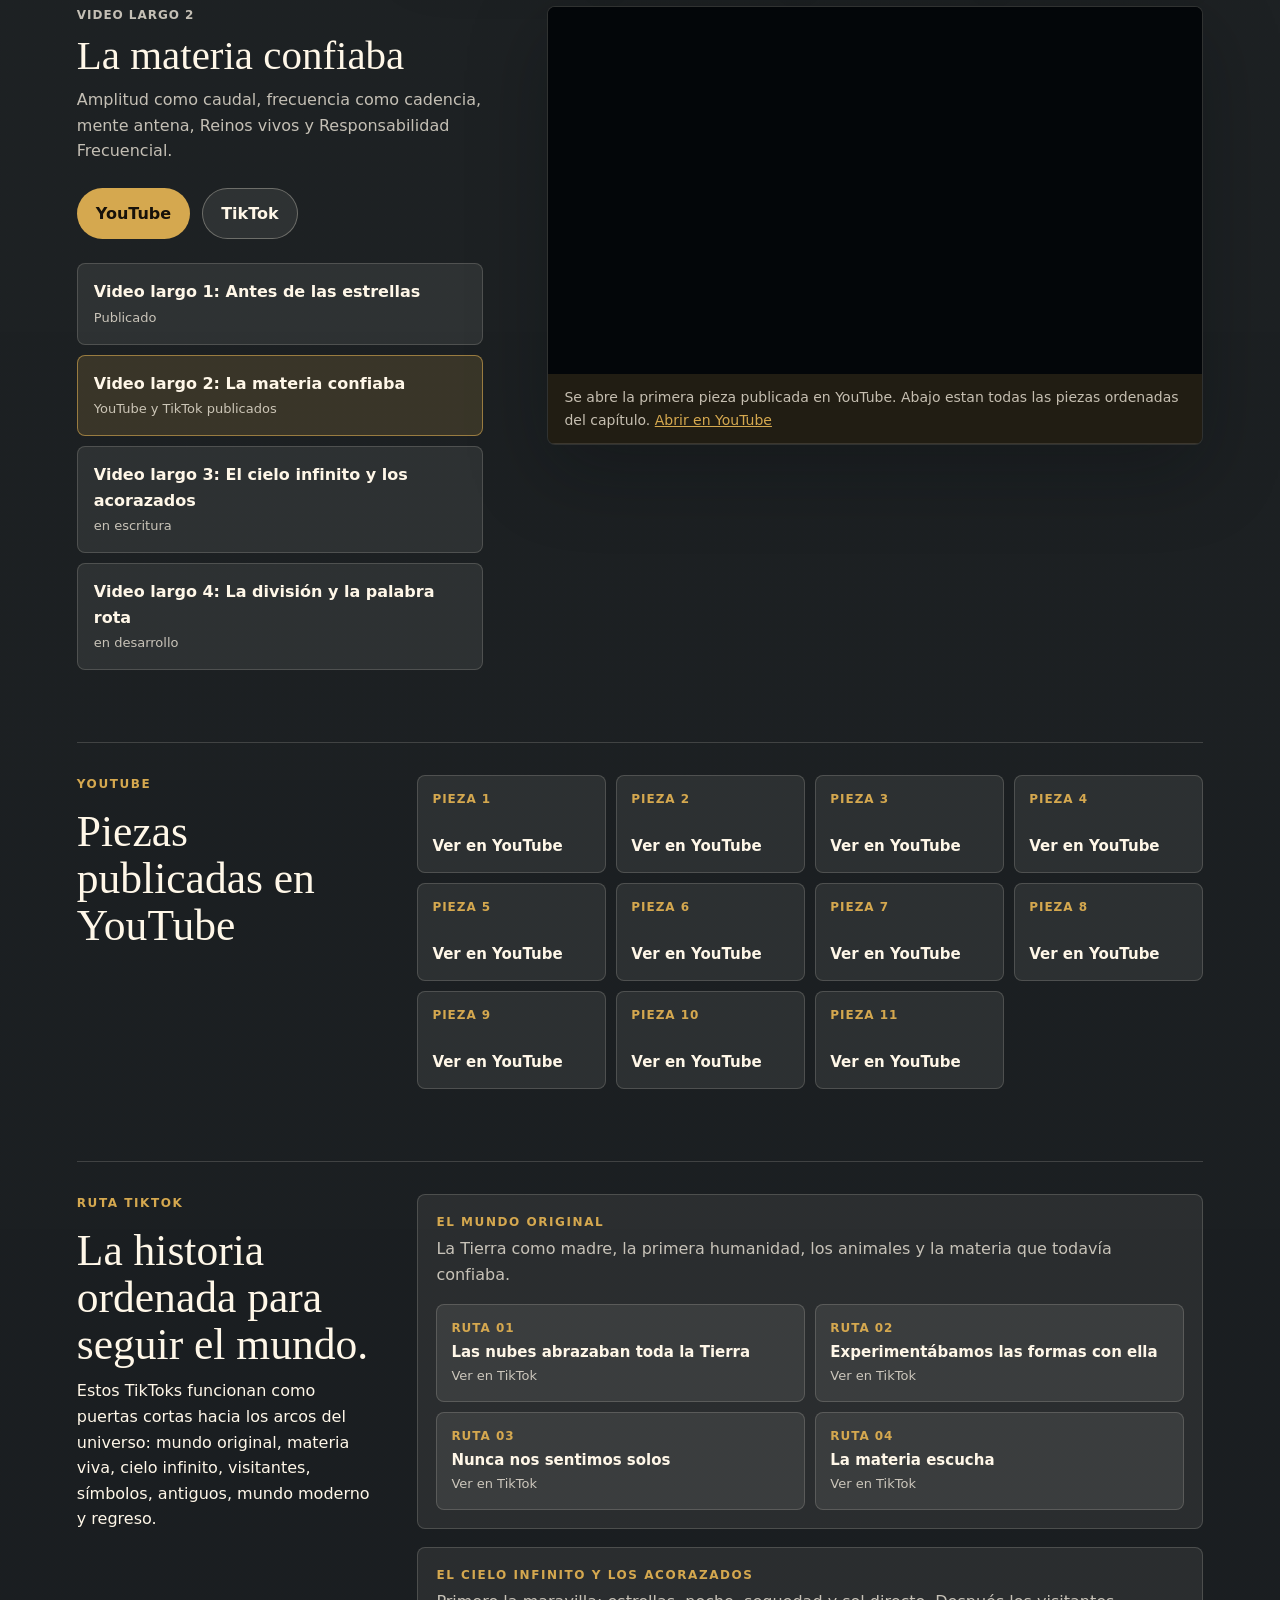
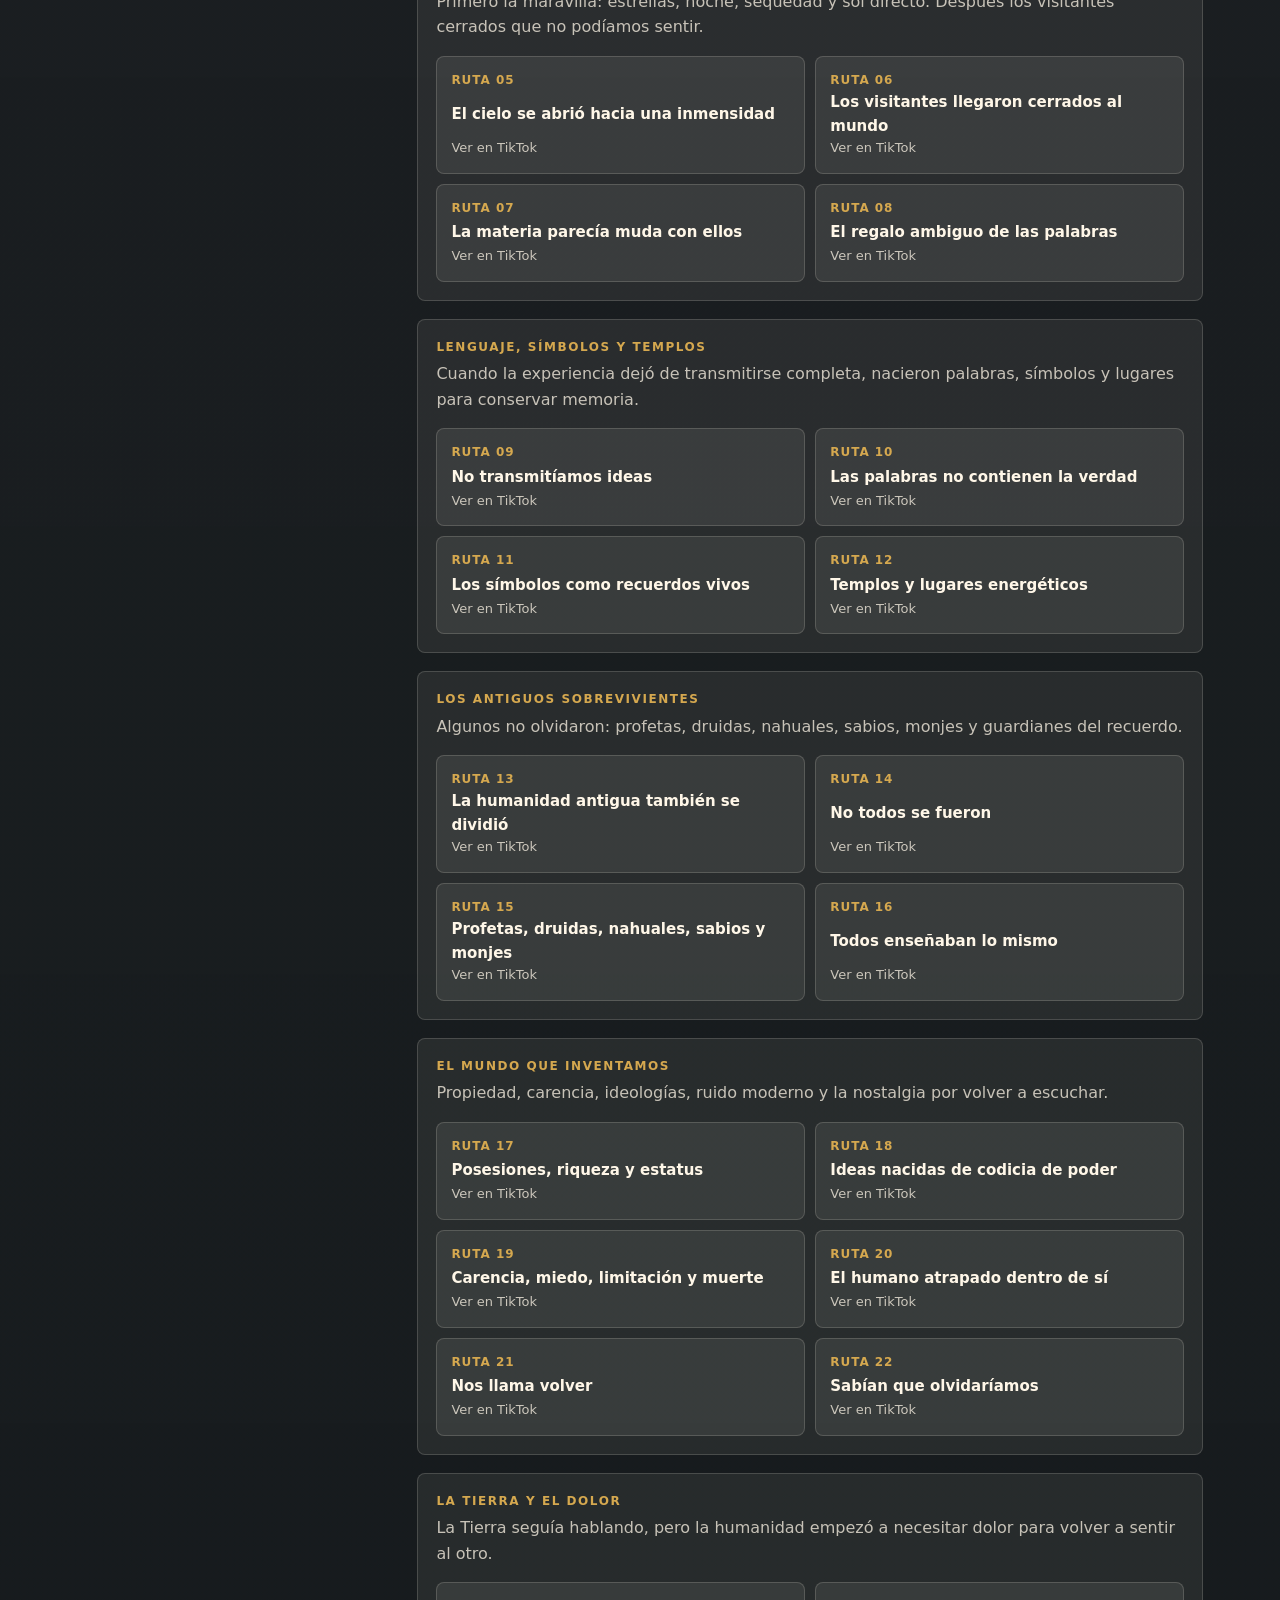
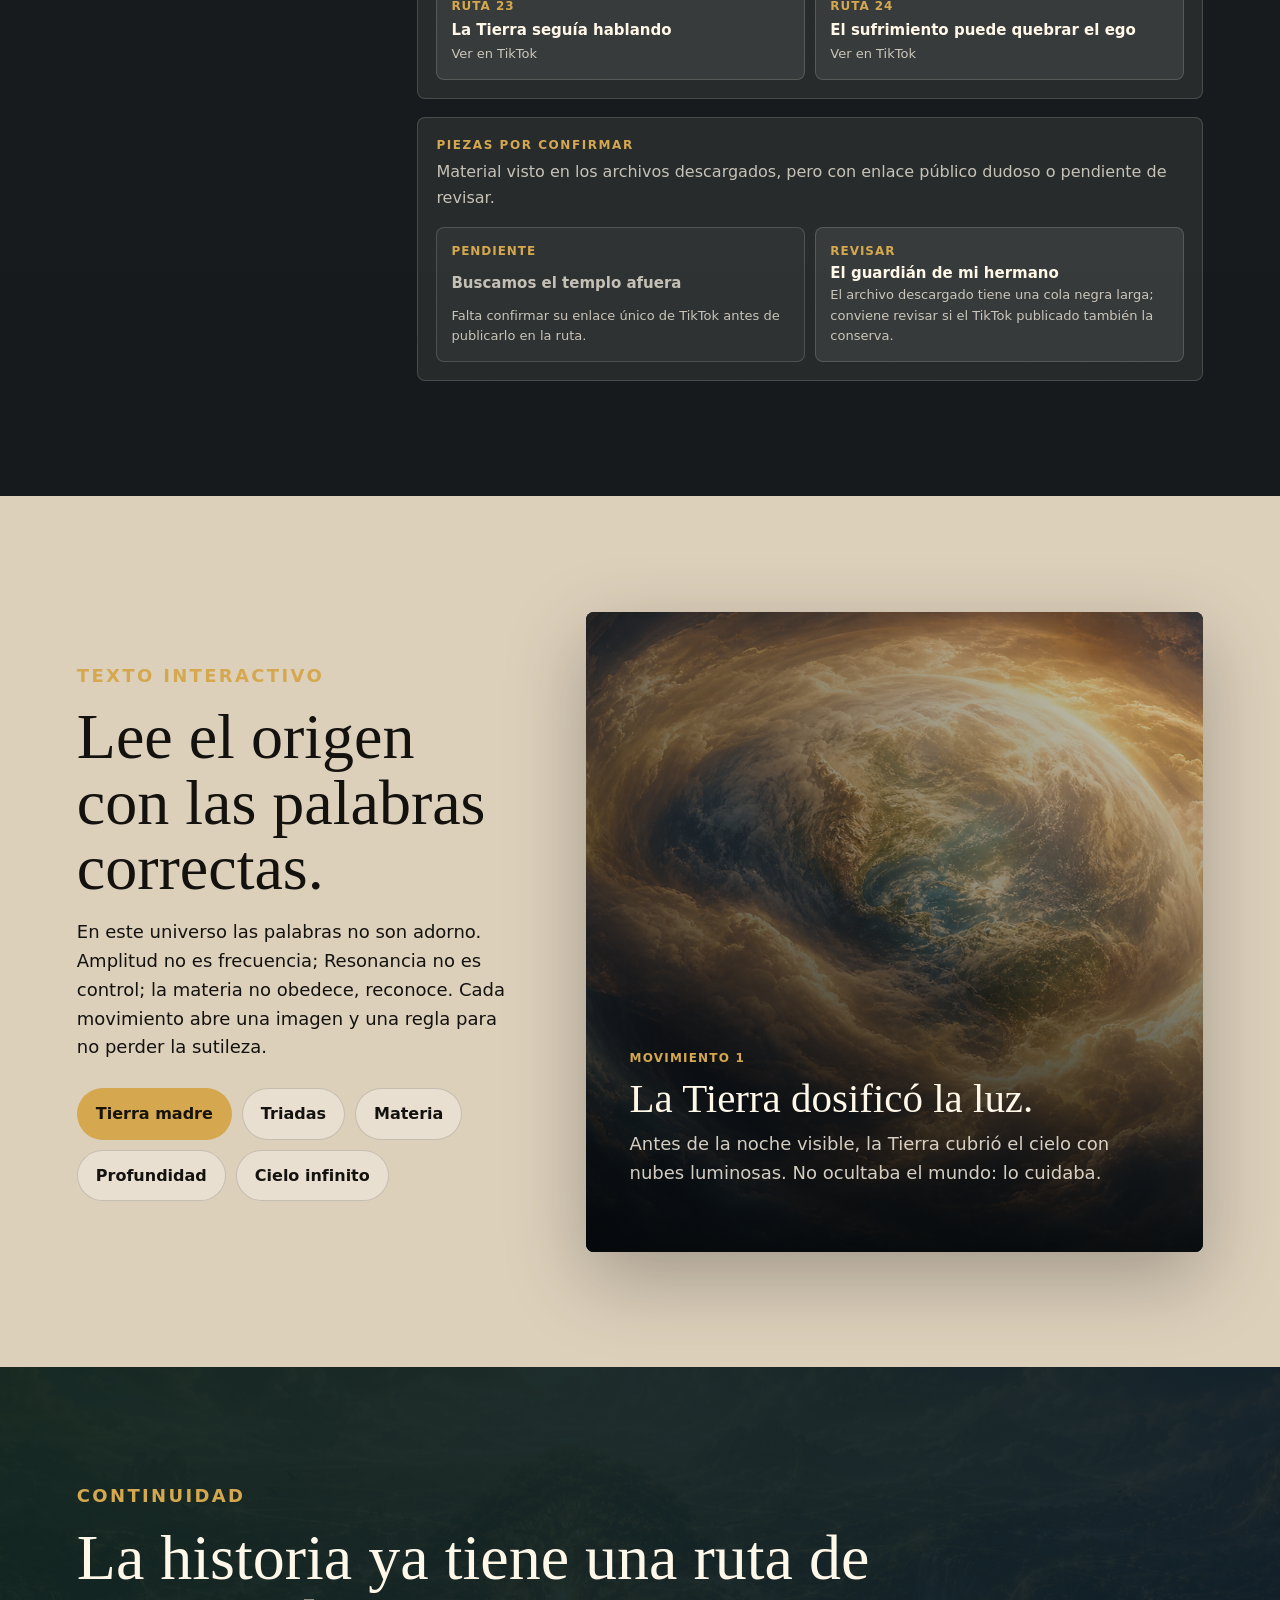
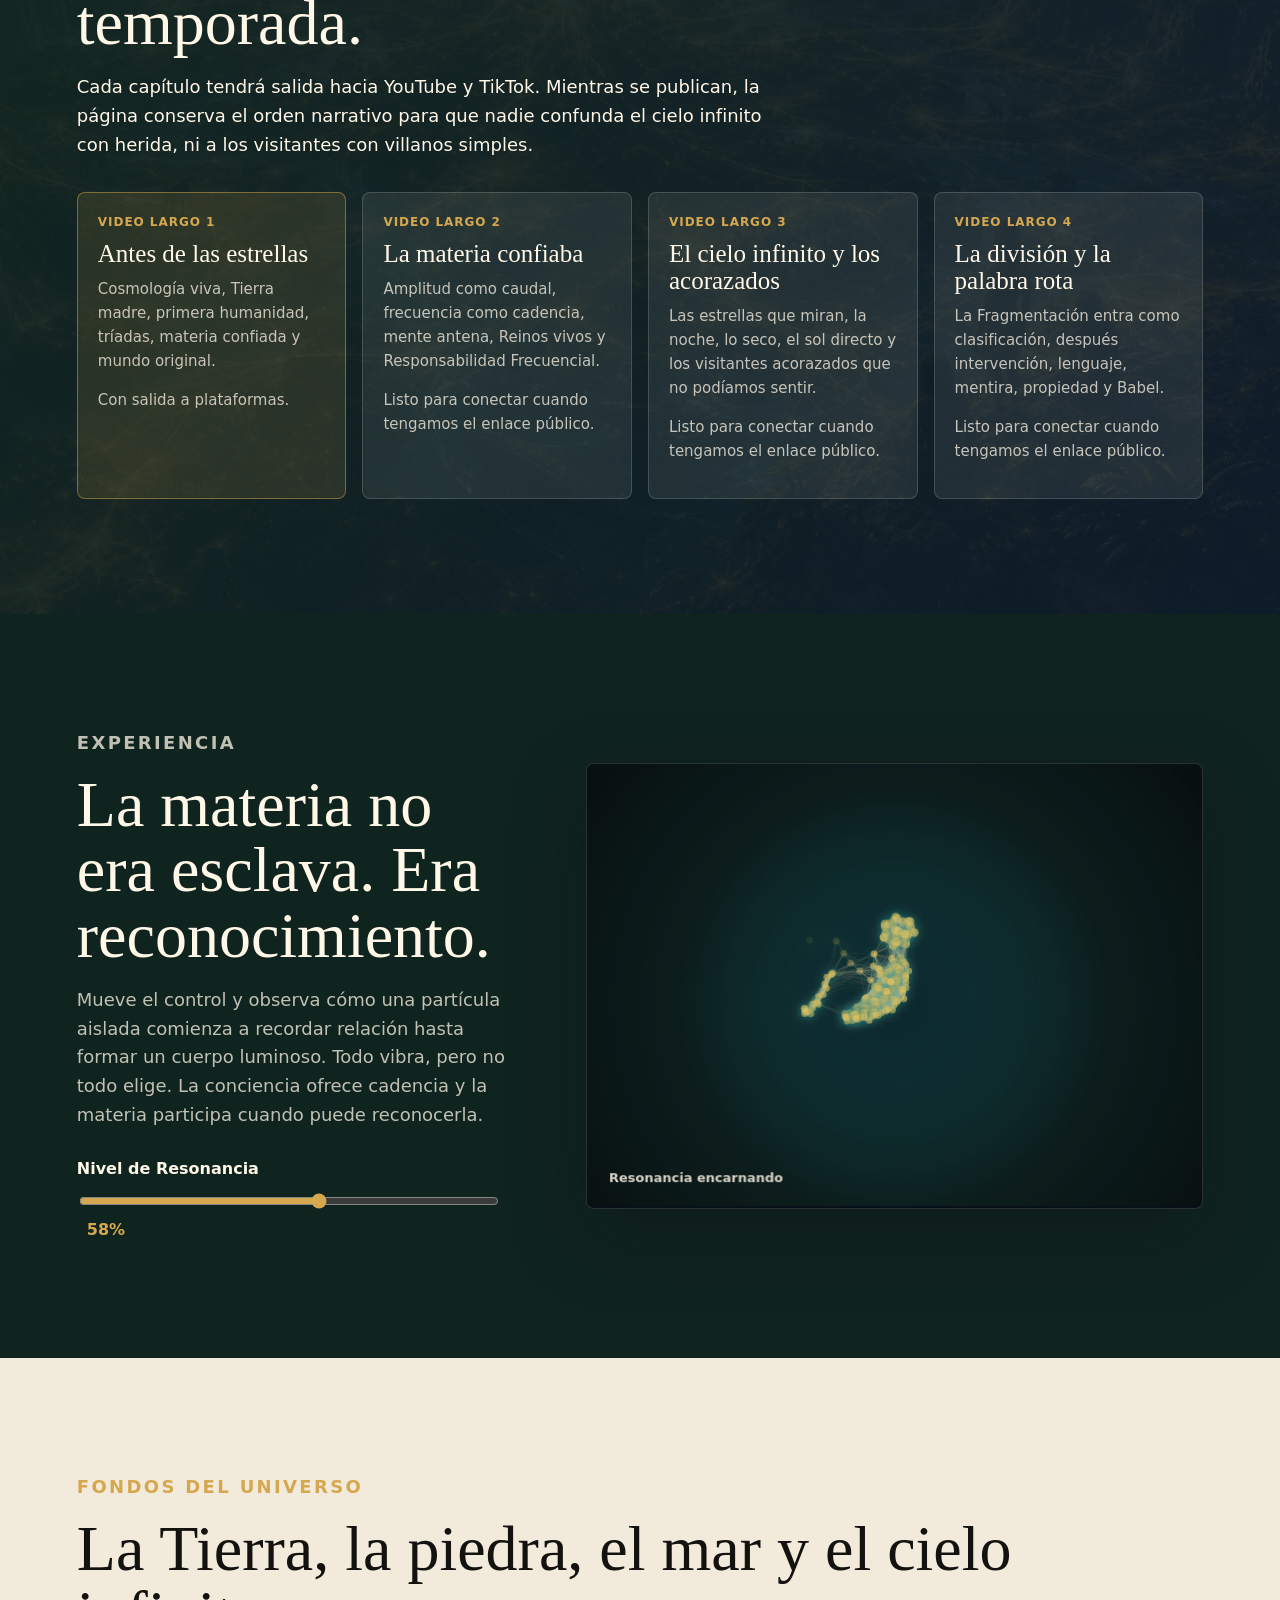
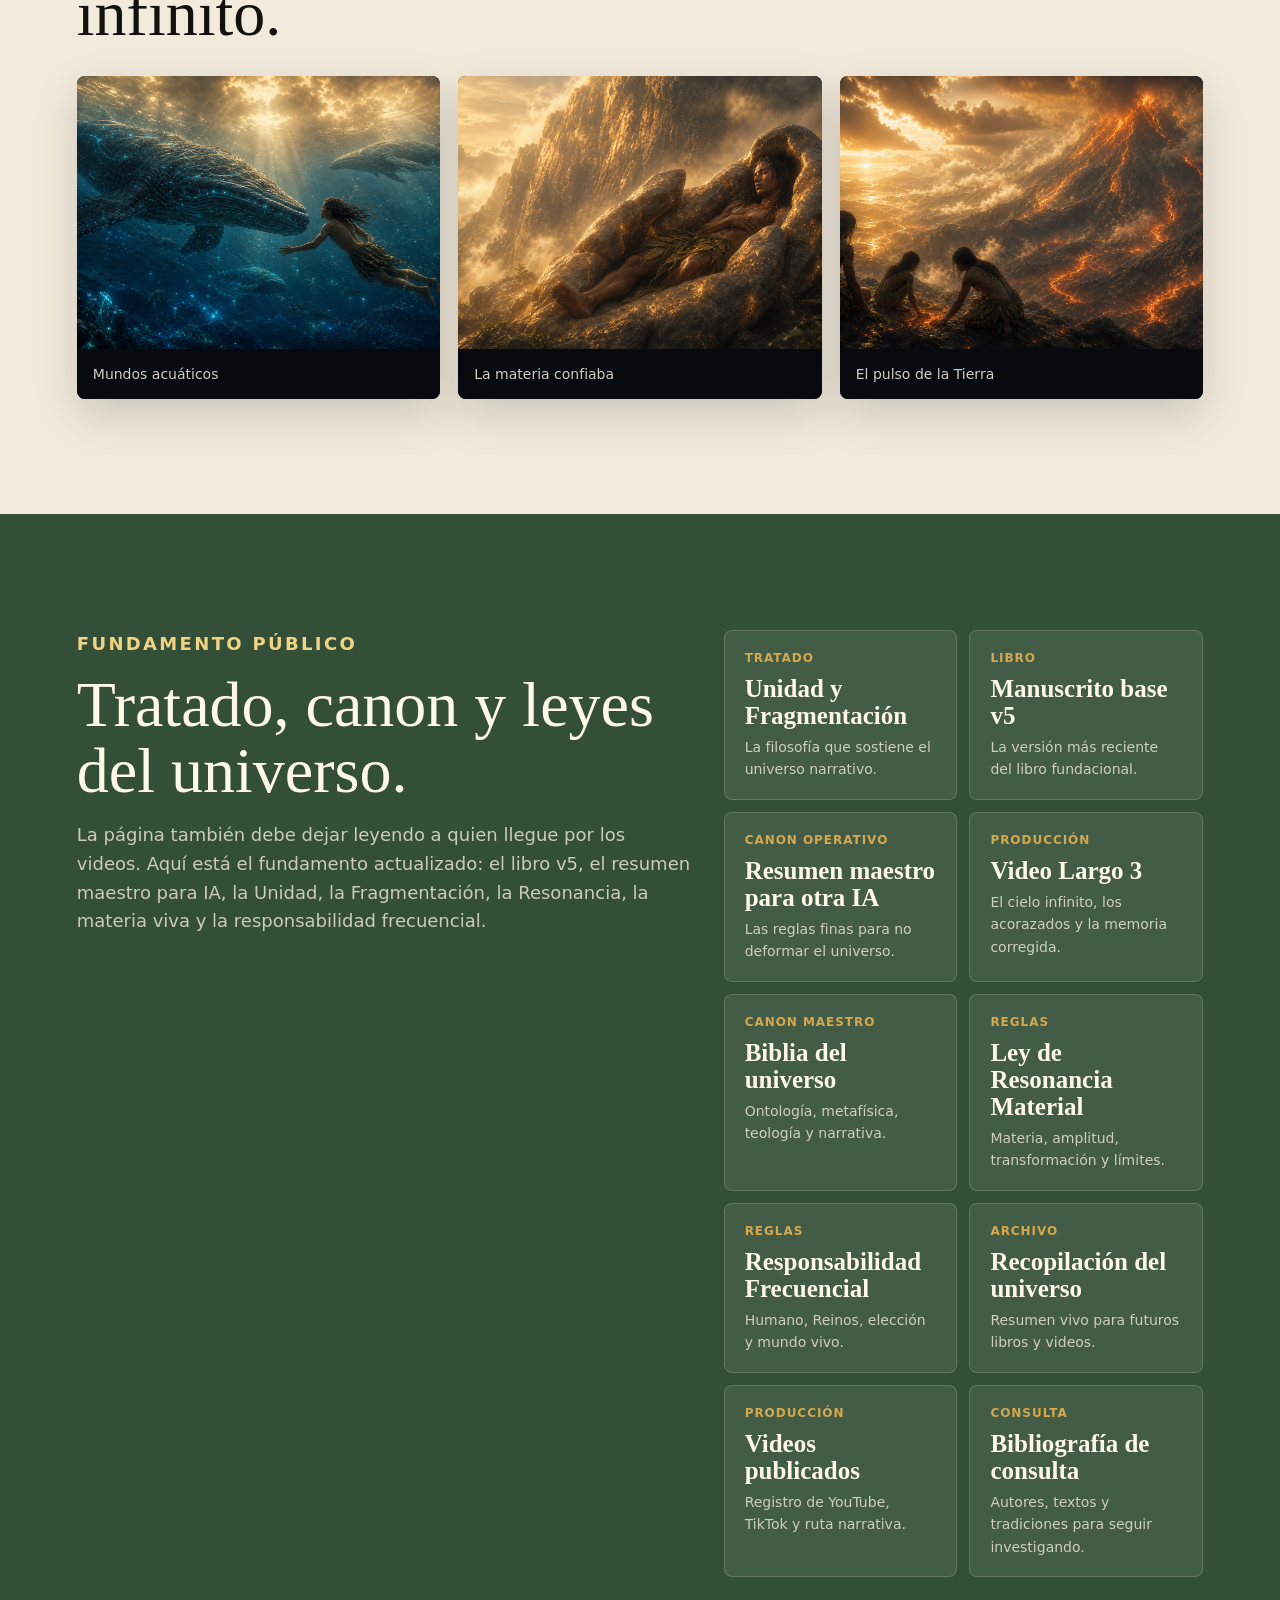
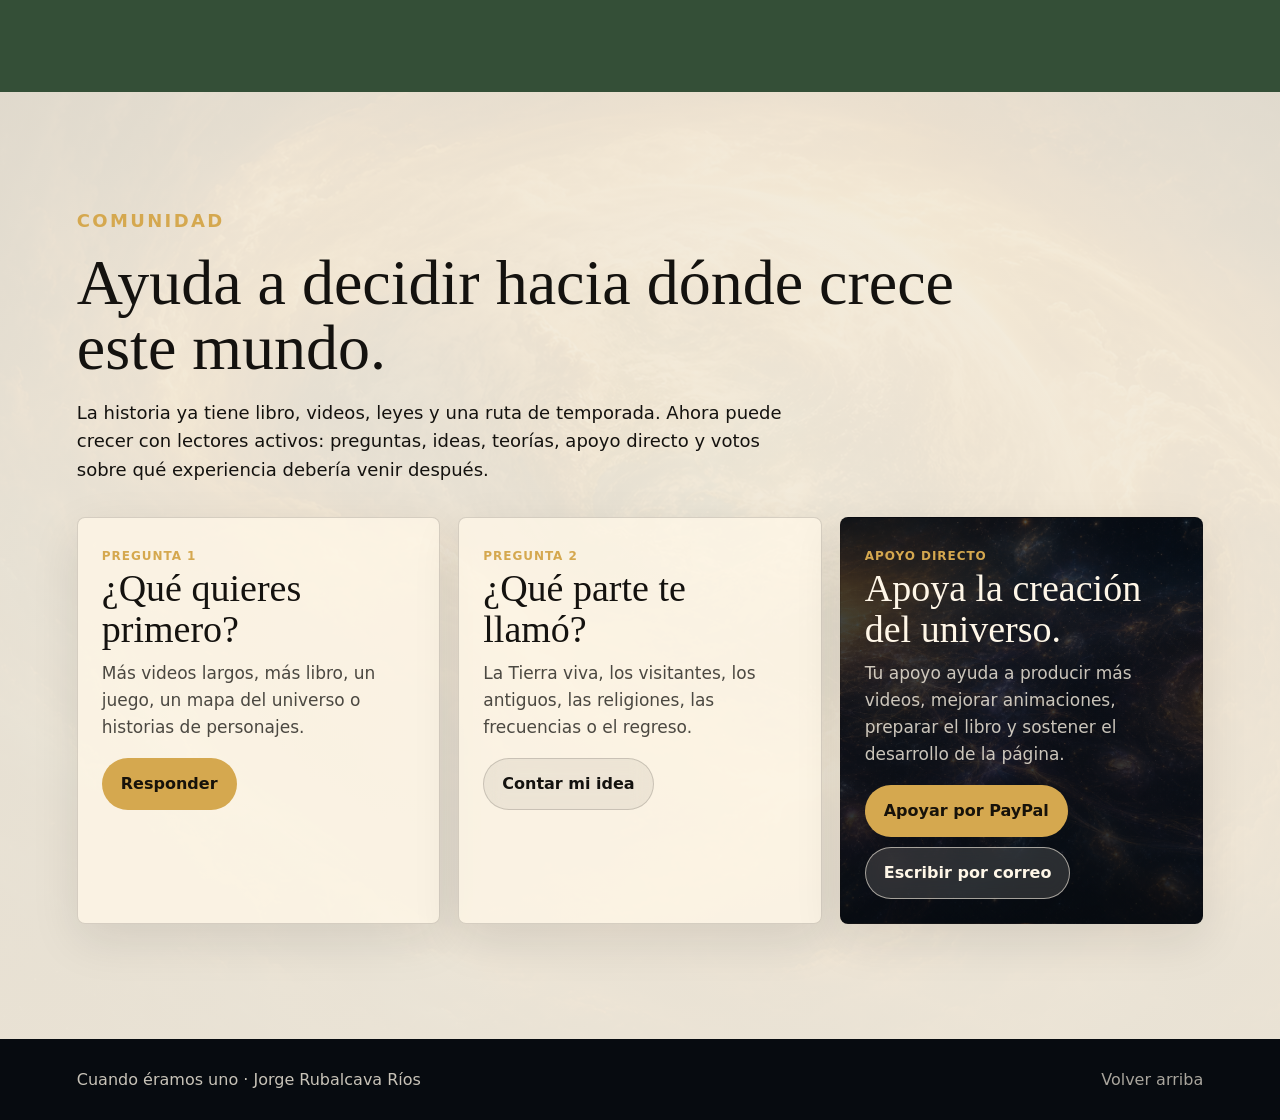
==== commit d006c824: "Add files via upload" ====
--- a/index.html
+++ b/index.html
@@ -297,6 +297,6 @@
     </footer>
 
     <script src="analytics.js?v=20260613-1"></script>
-    <script src="script.js?v=20260704-3"></script>
+    <script src="script.js?v=20260704-4"></script>
   </body>
 </html>
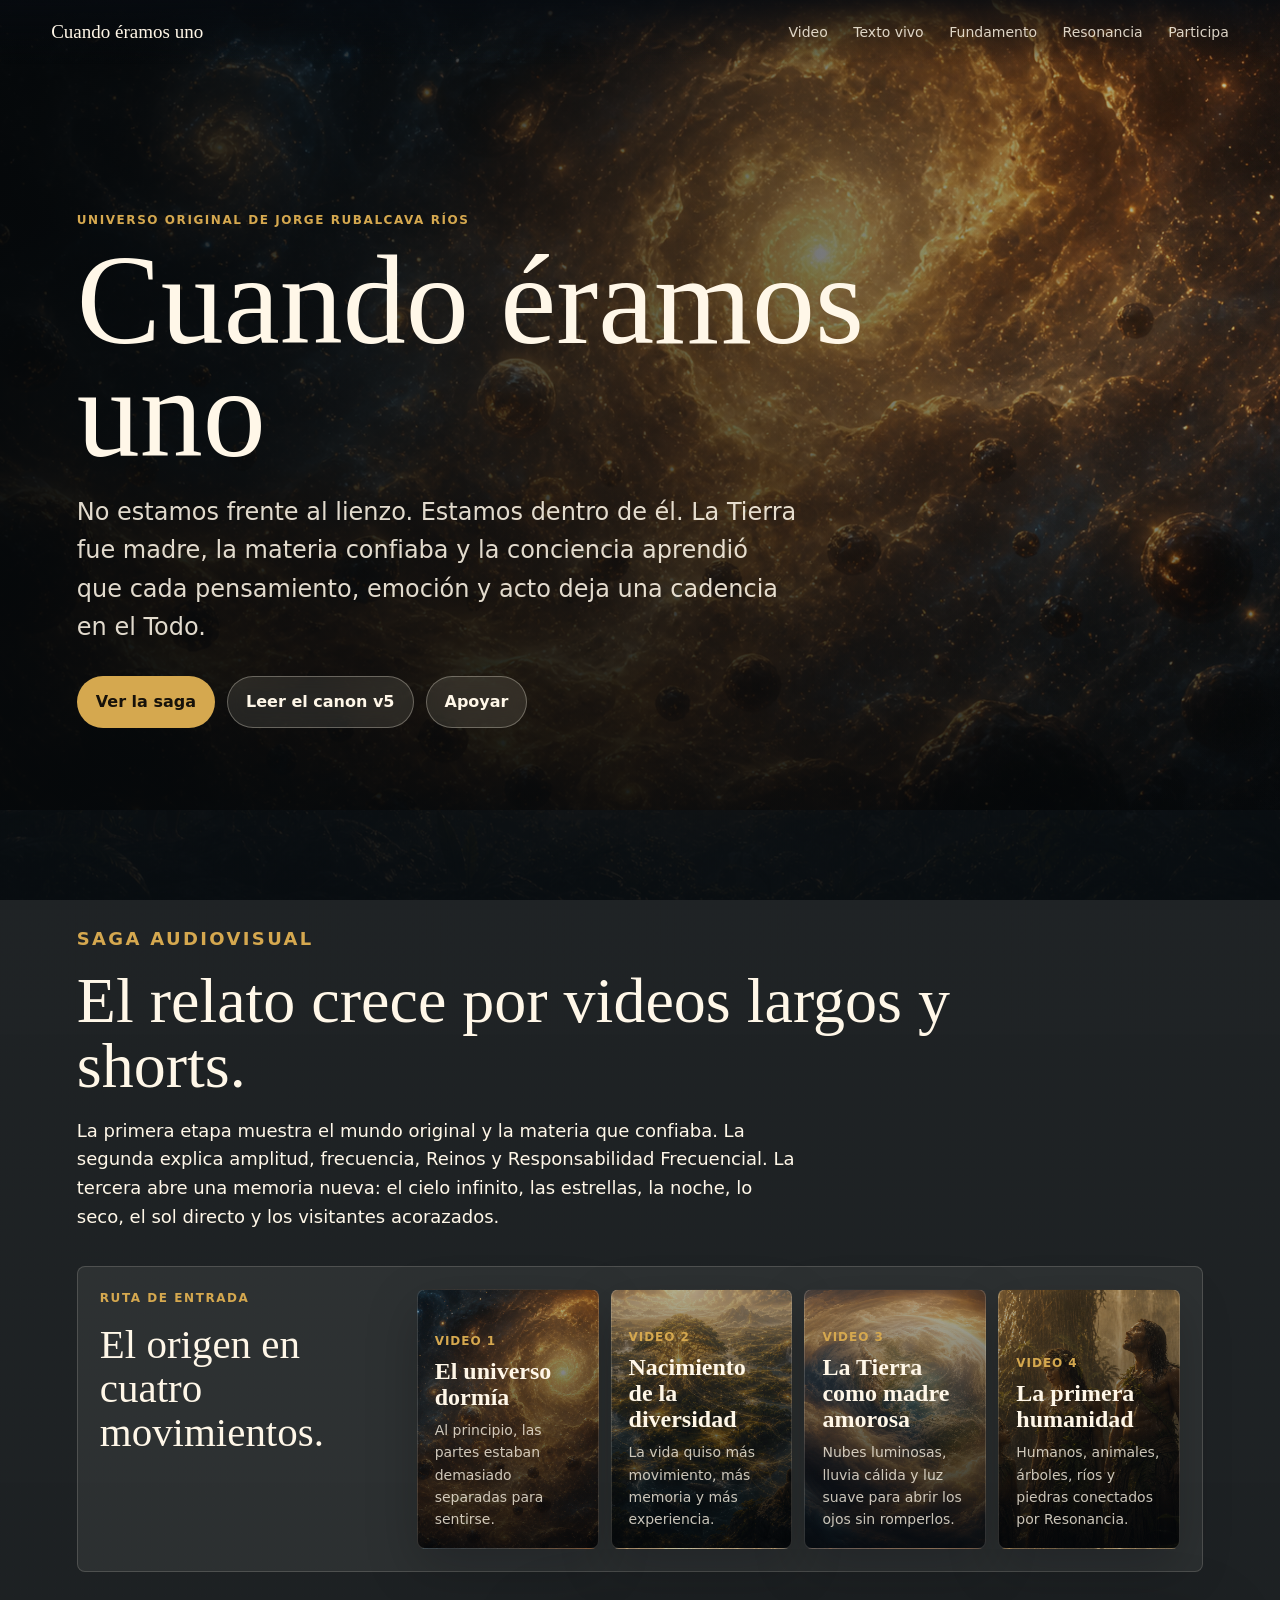
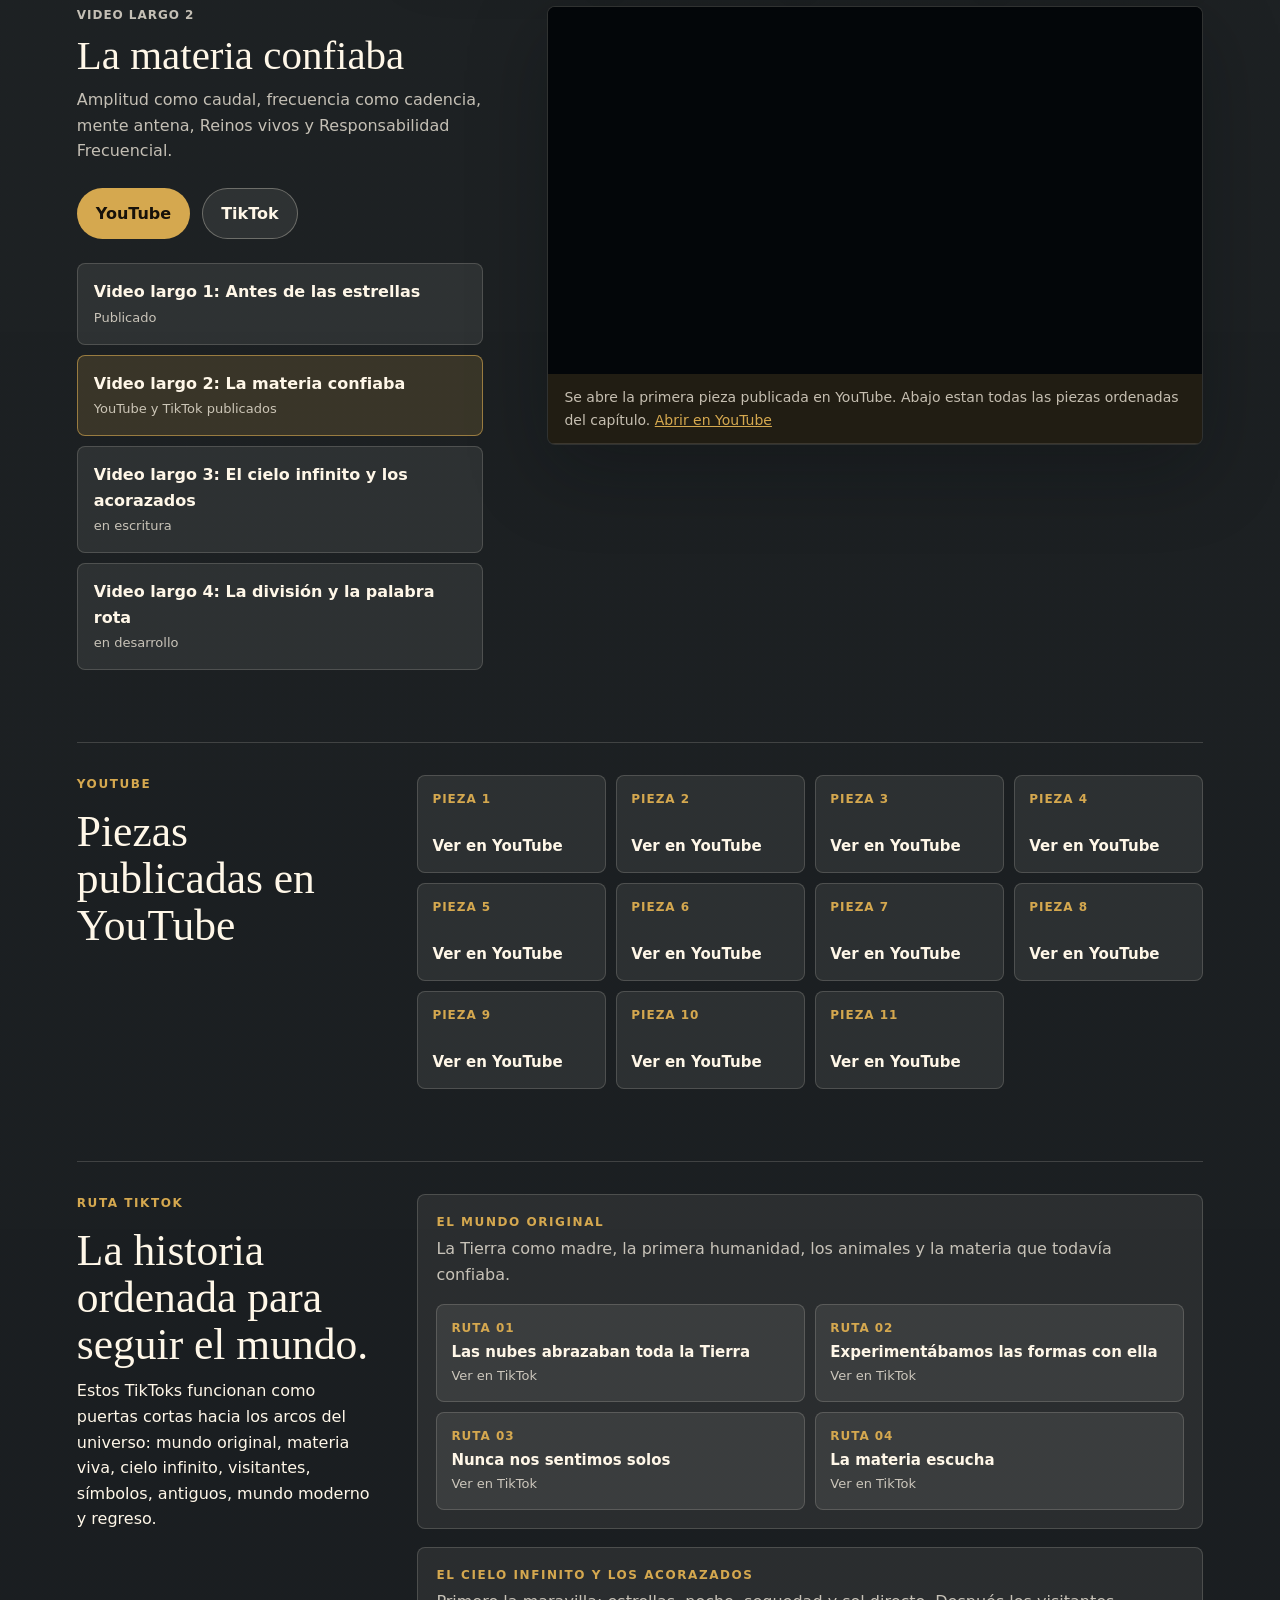
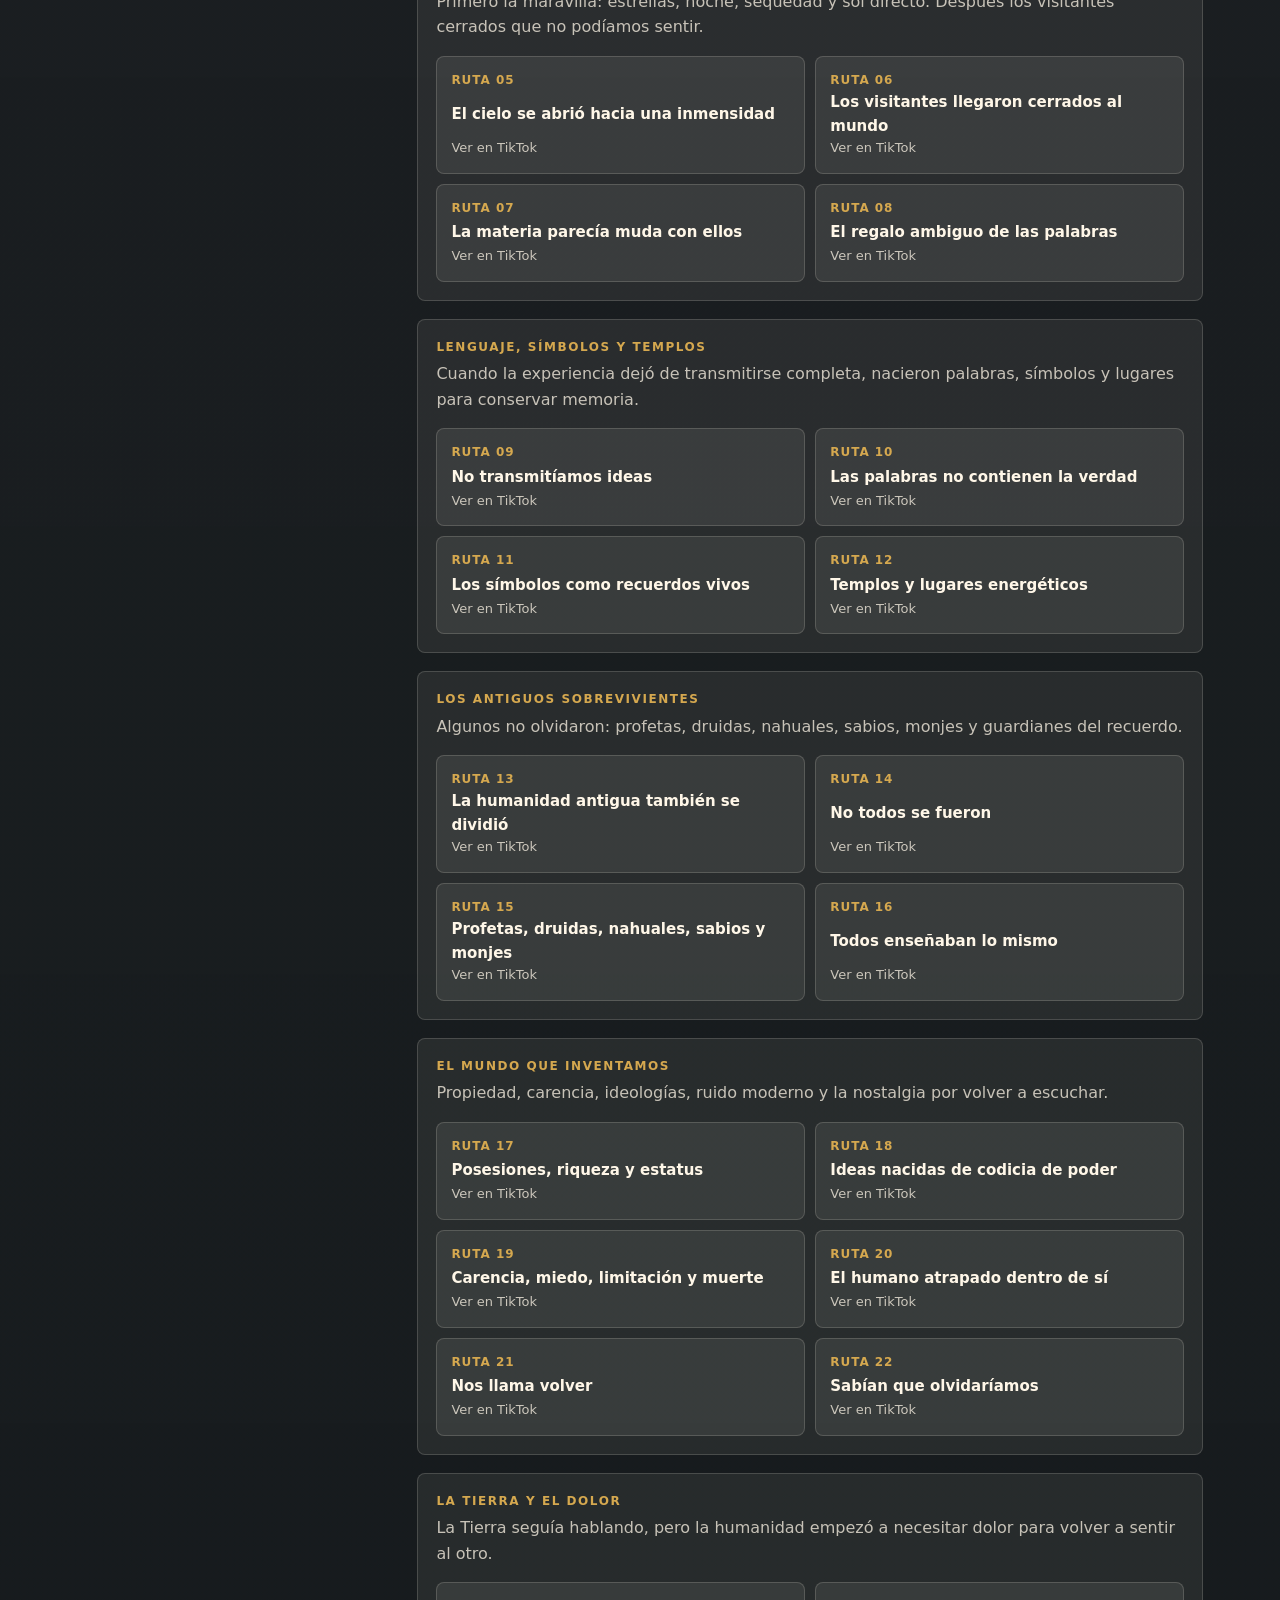
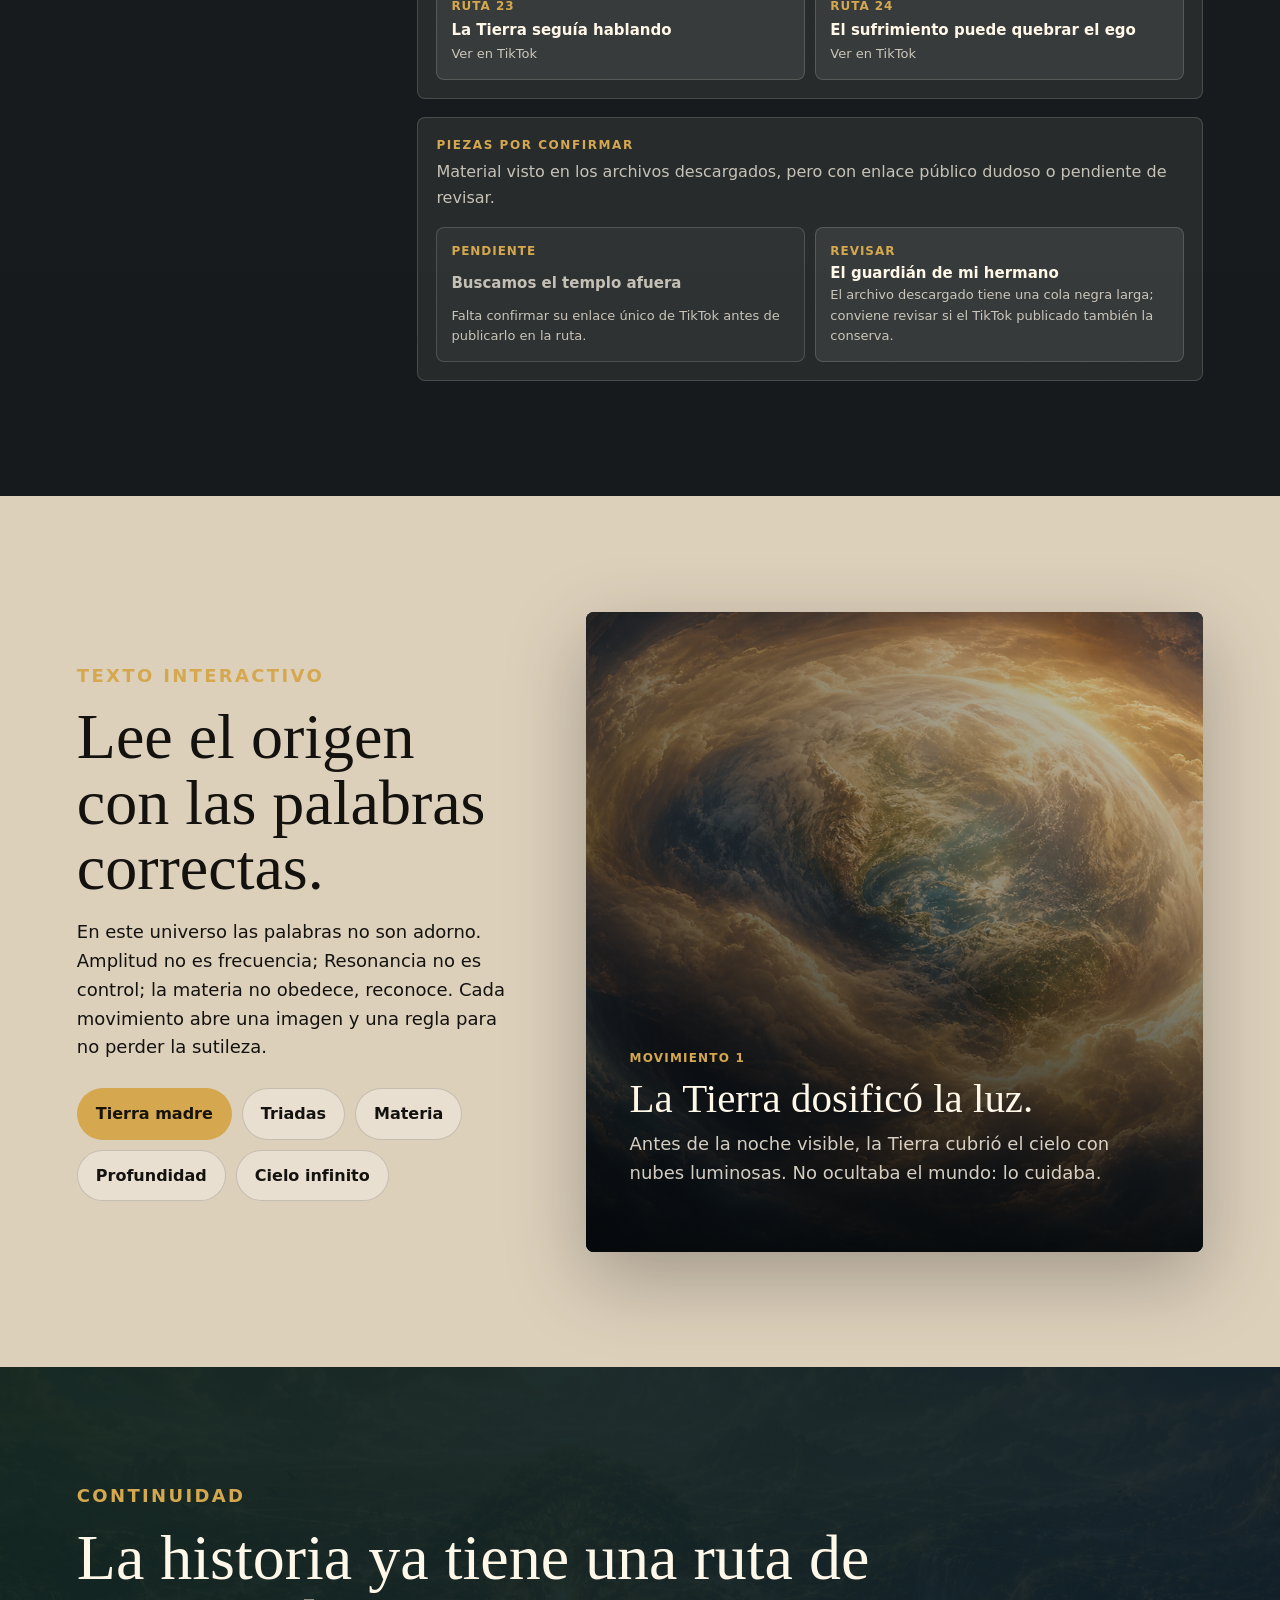
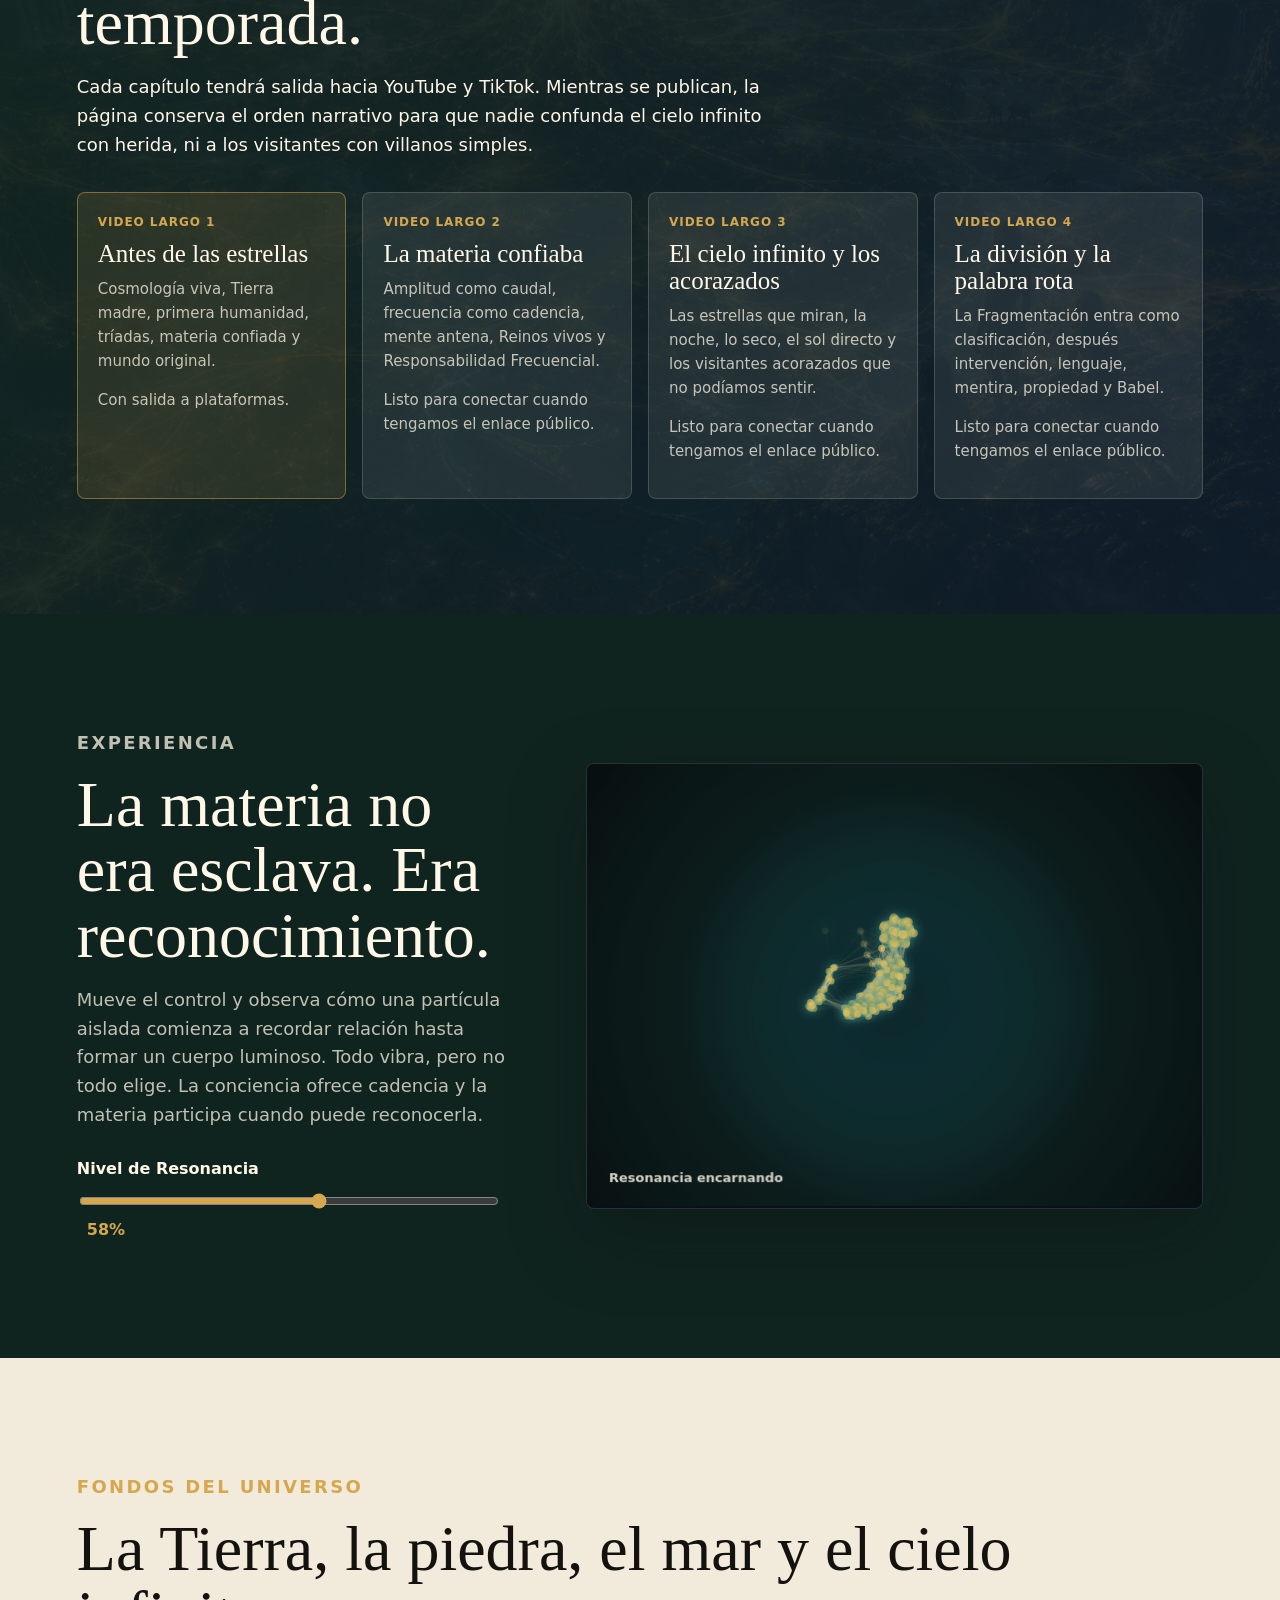
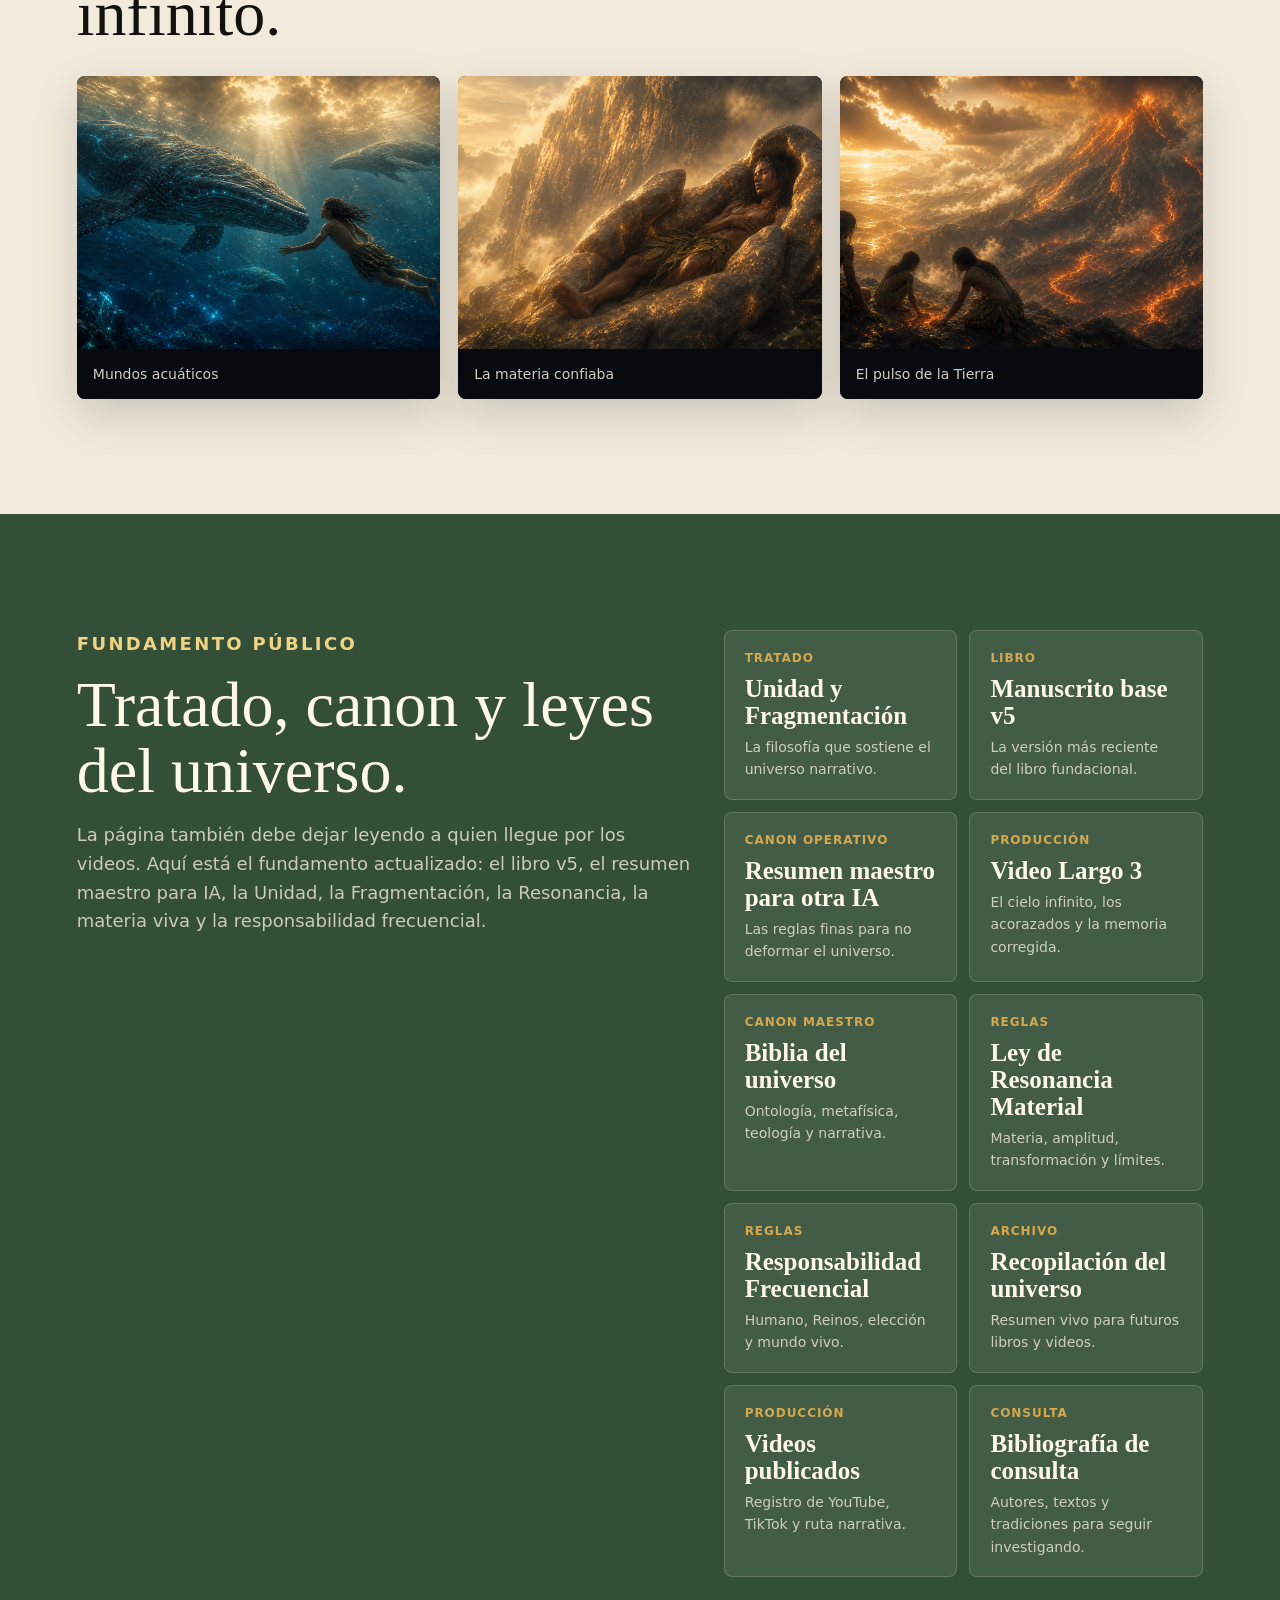
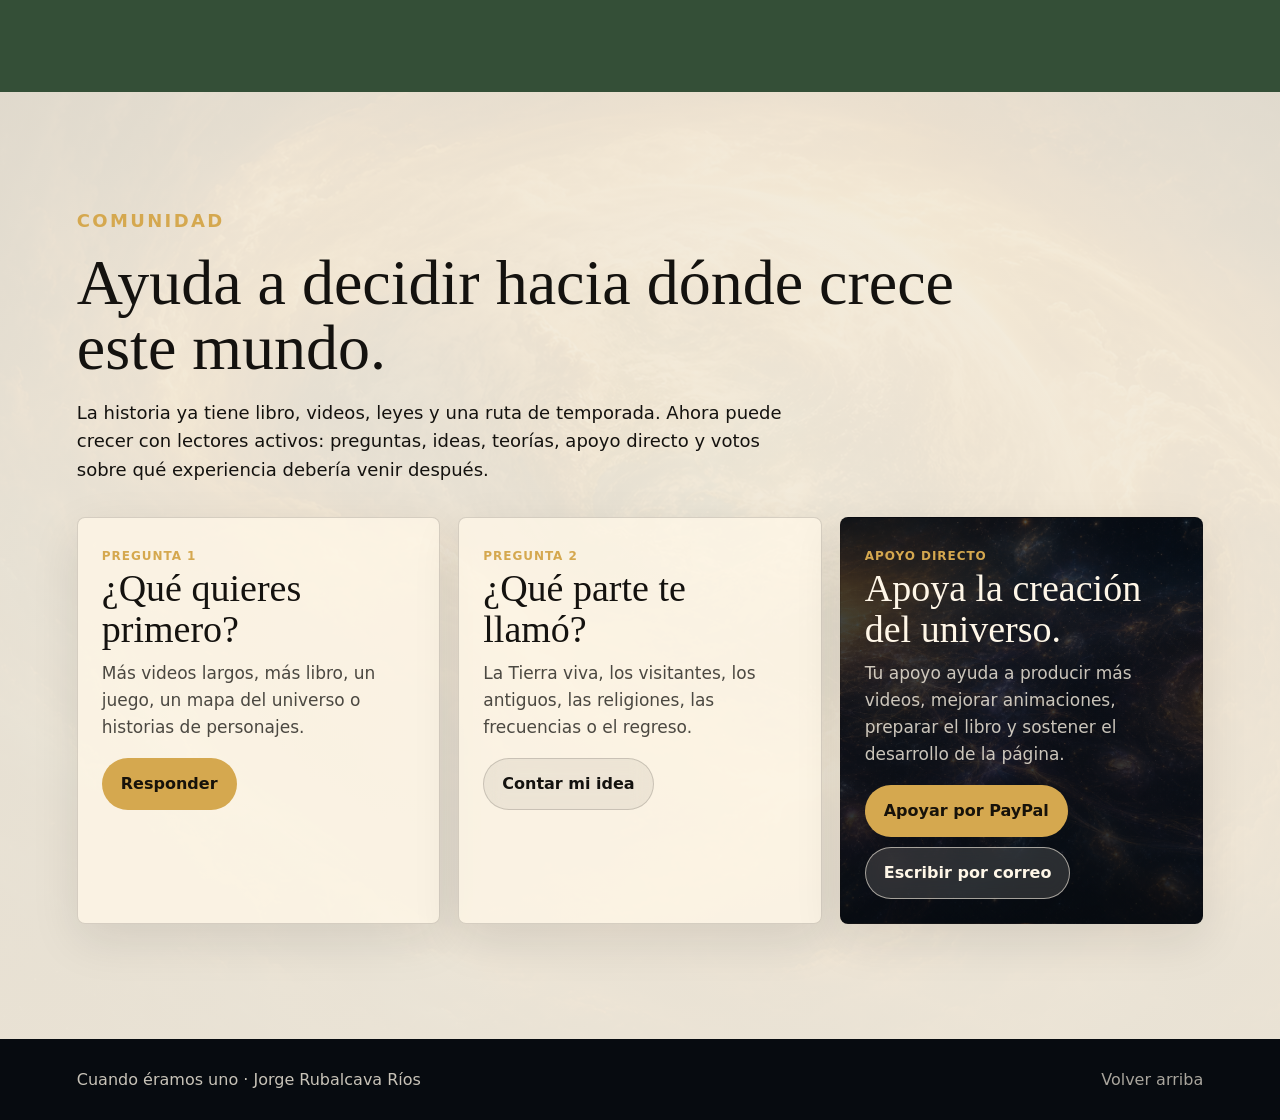
==== commit a4248f2a: "Add files via upload" ====
--- a/index.html
+++ b/index.html
@@ -297,6 +297,6 @@
     </footer>
 
     <script src="analytics.js?v=20260613-1"></script>
-    <script src="script.js?v=20260704-4"></script>
+    <script src="script.js?v=20260704-5"></script>
   </body>
 </html>
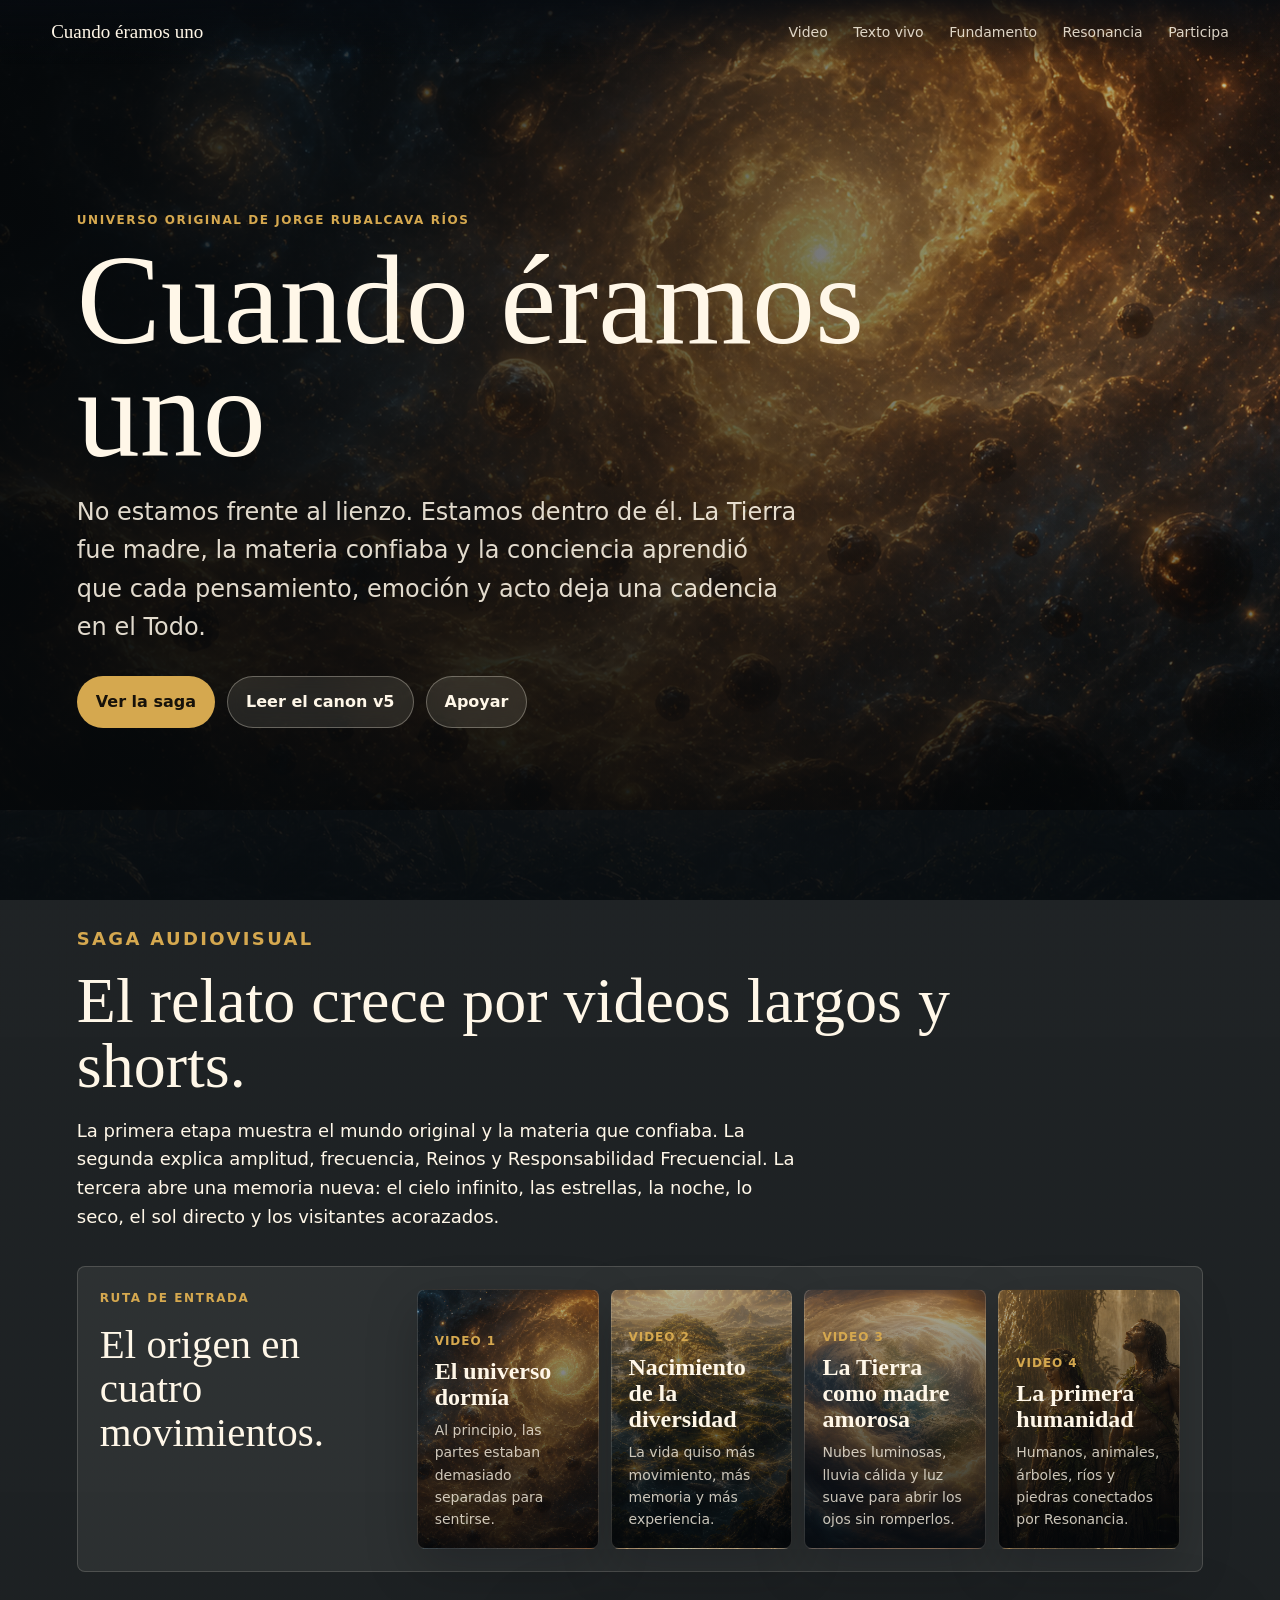
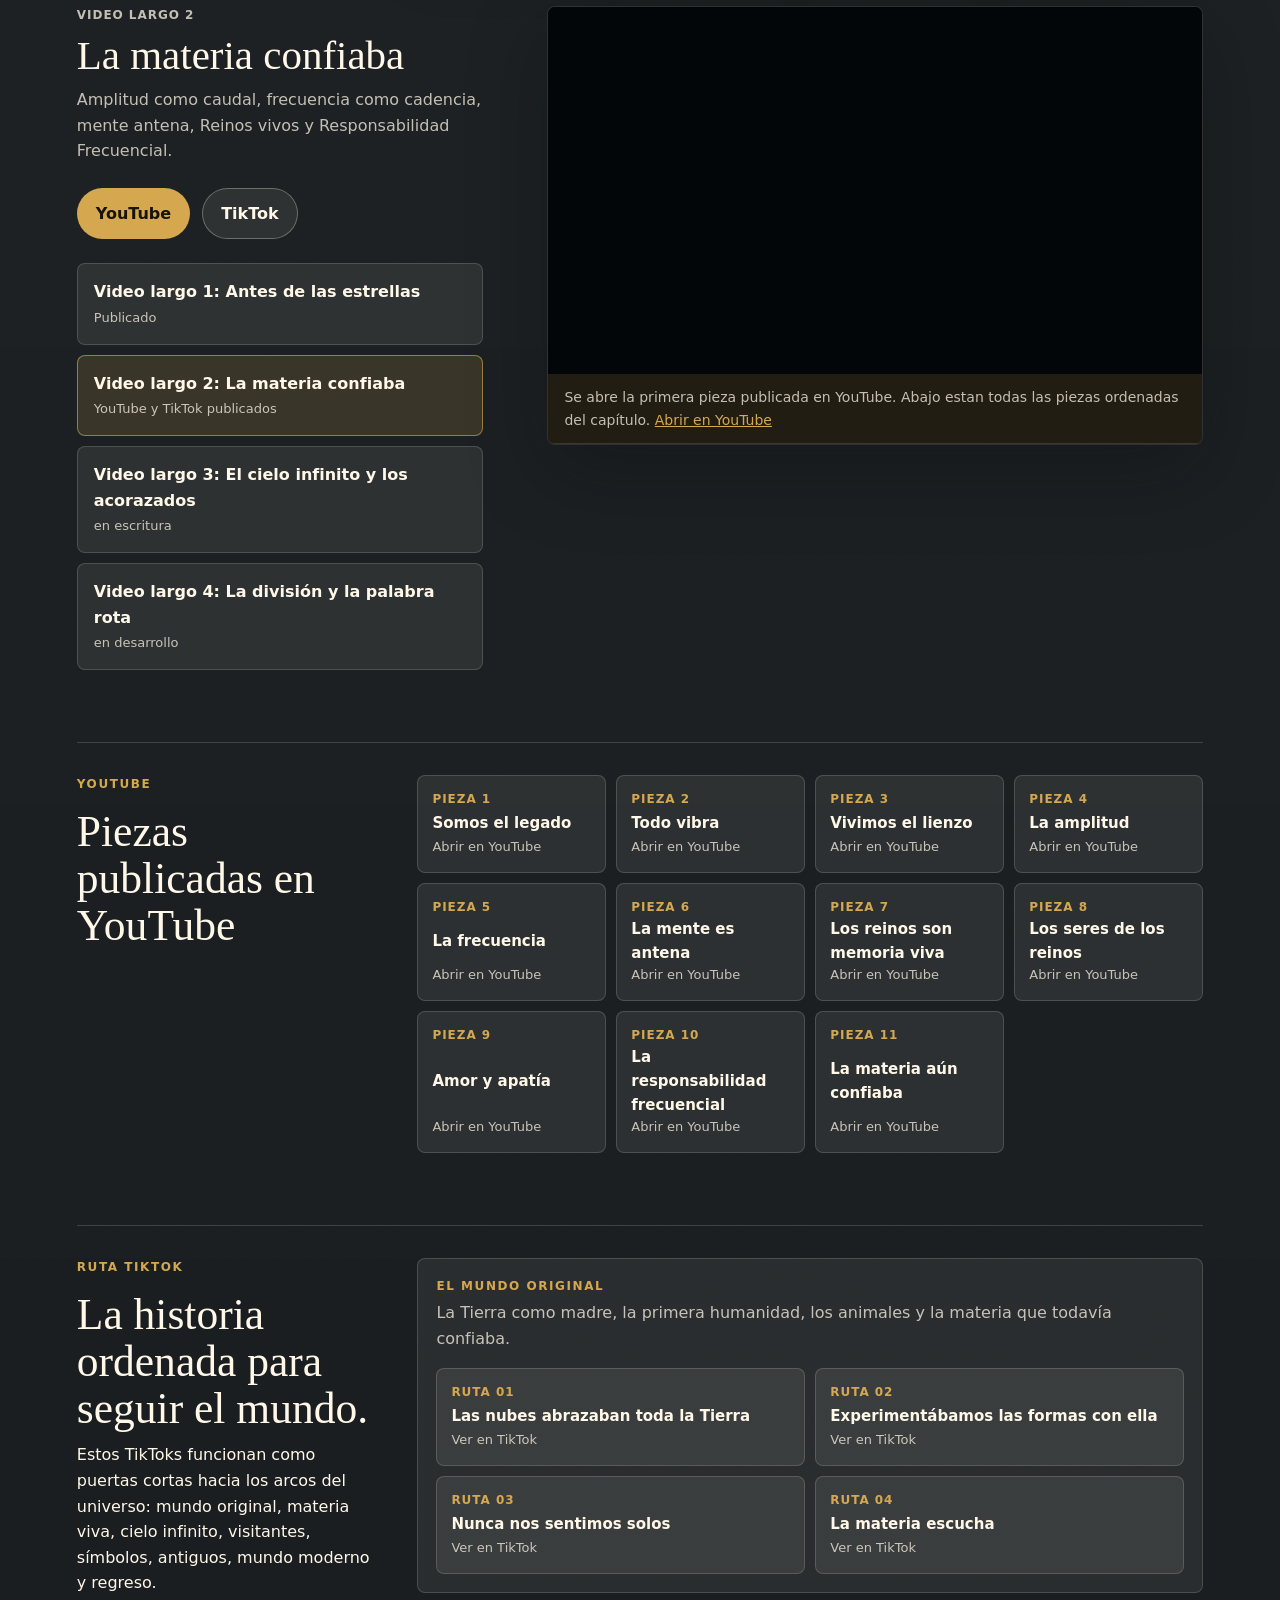
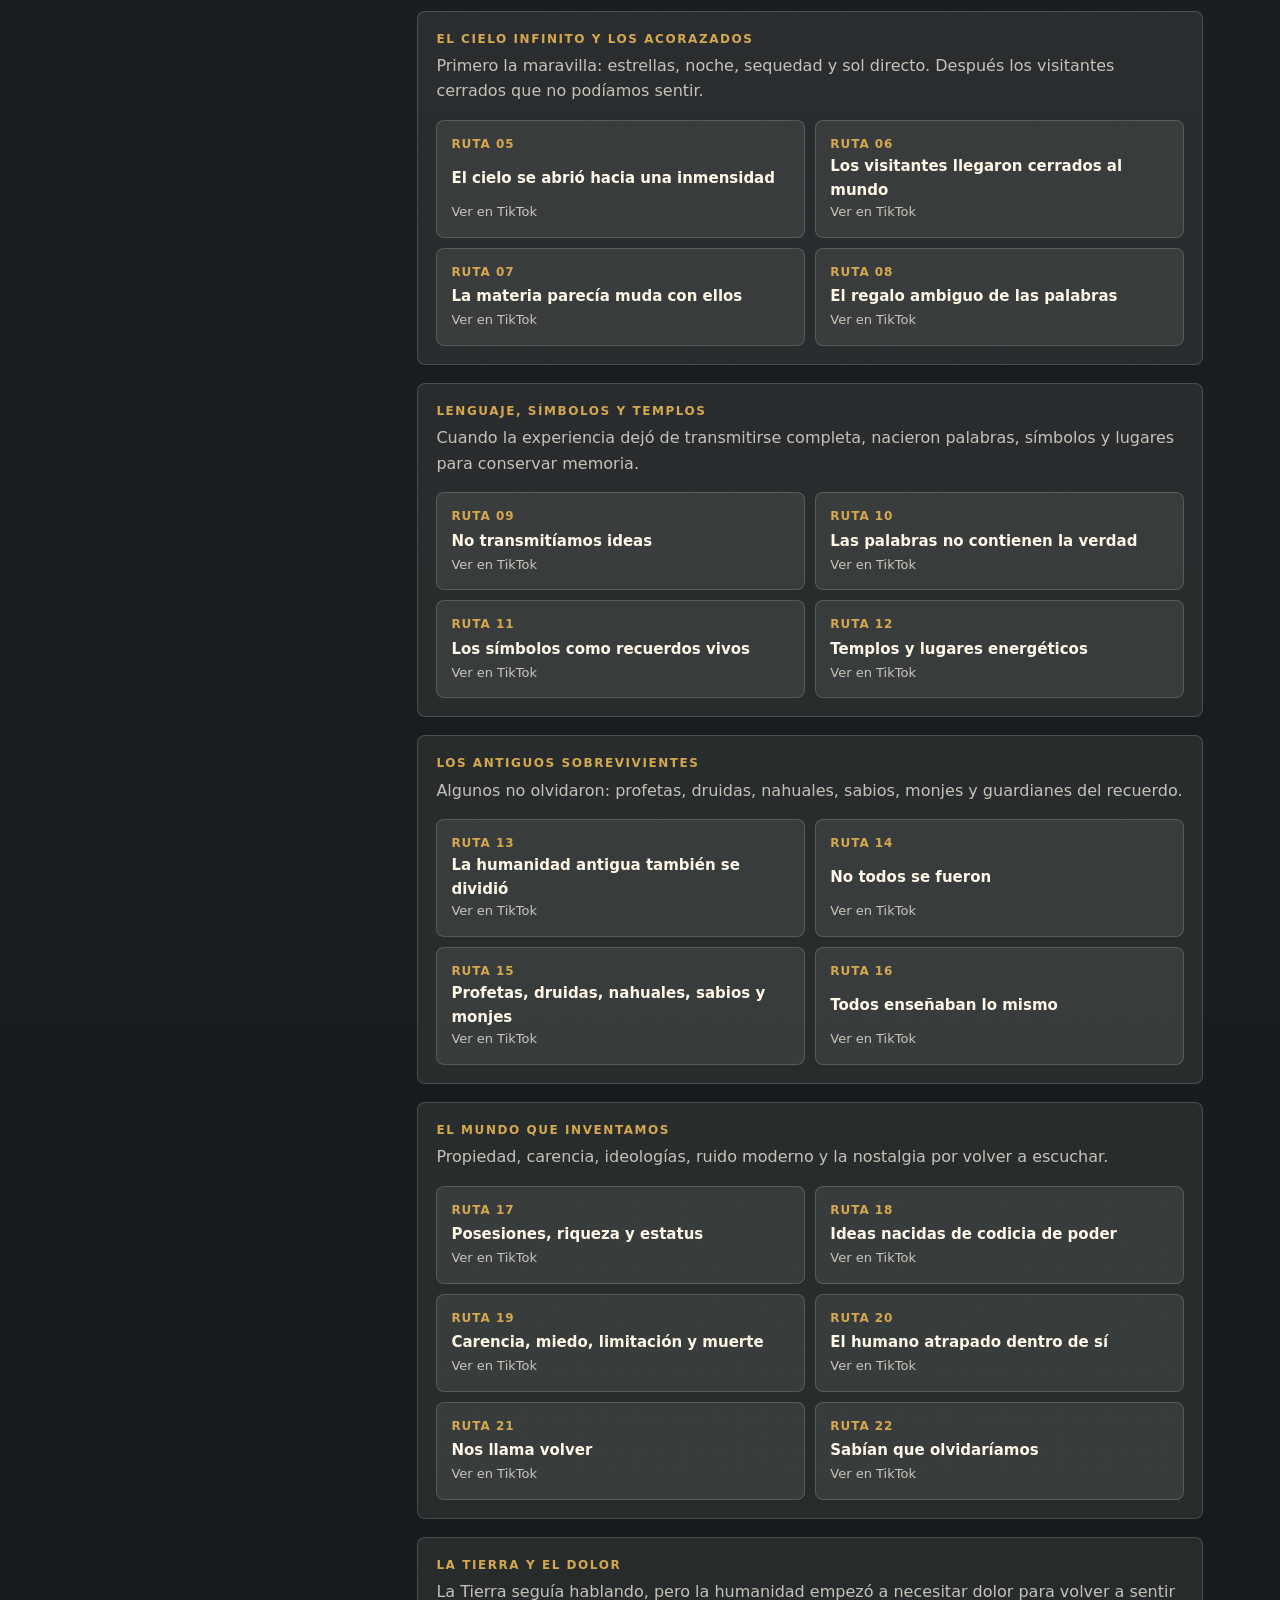
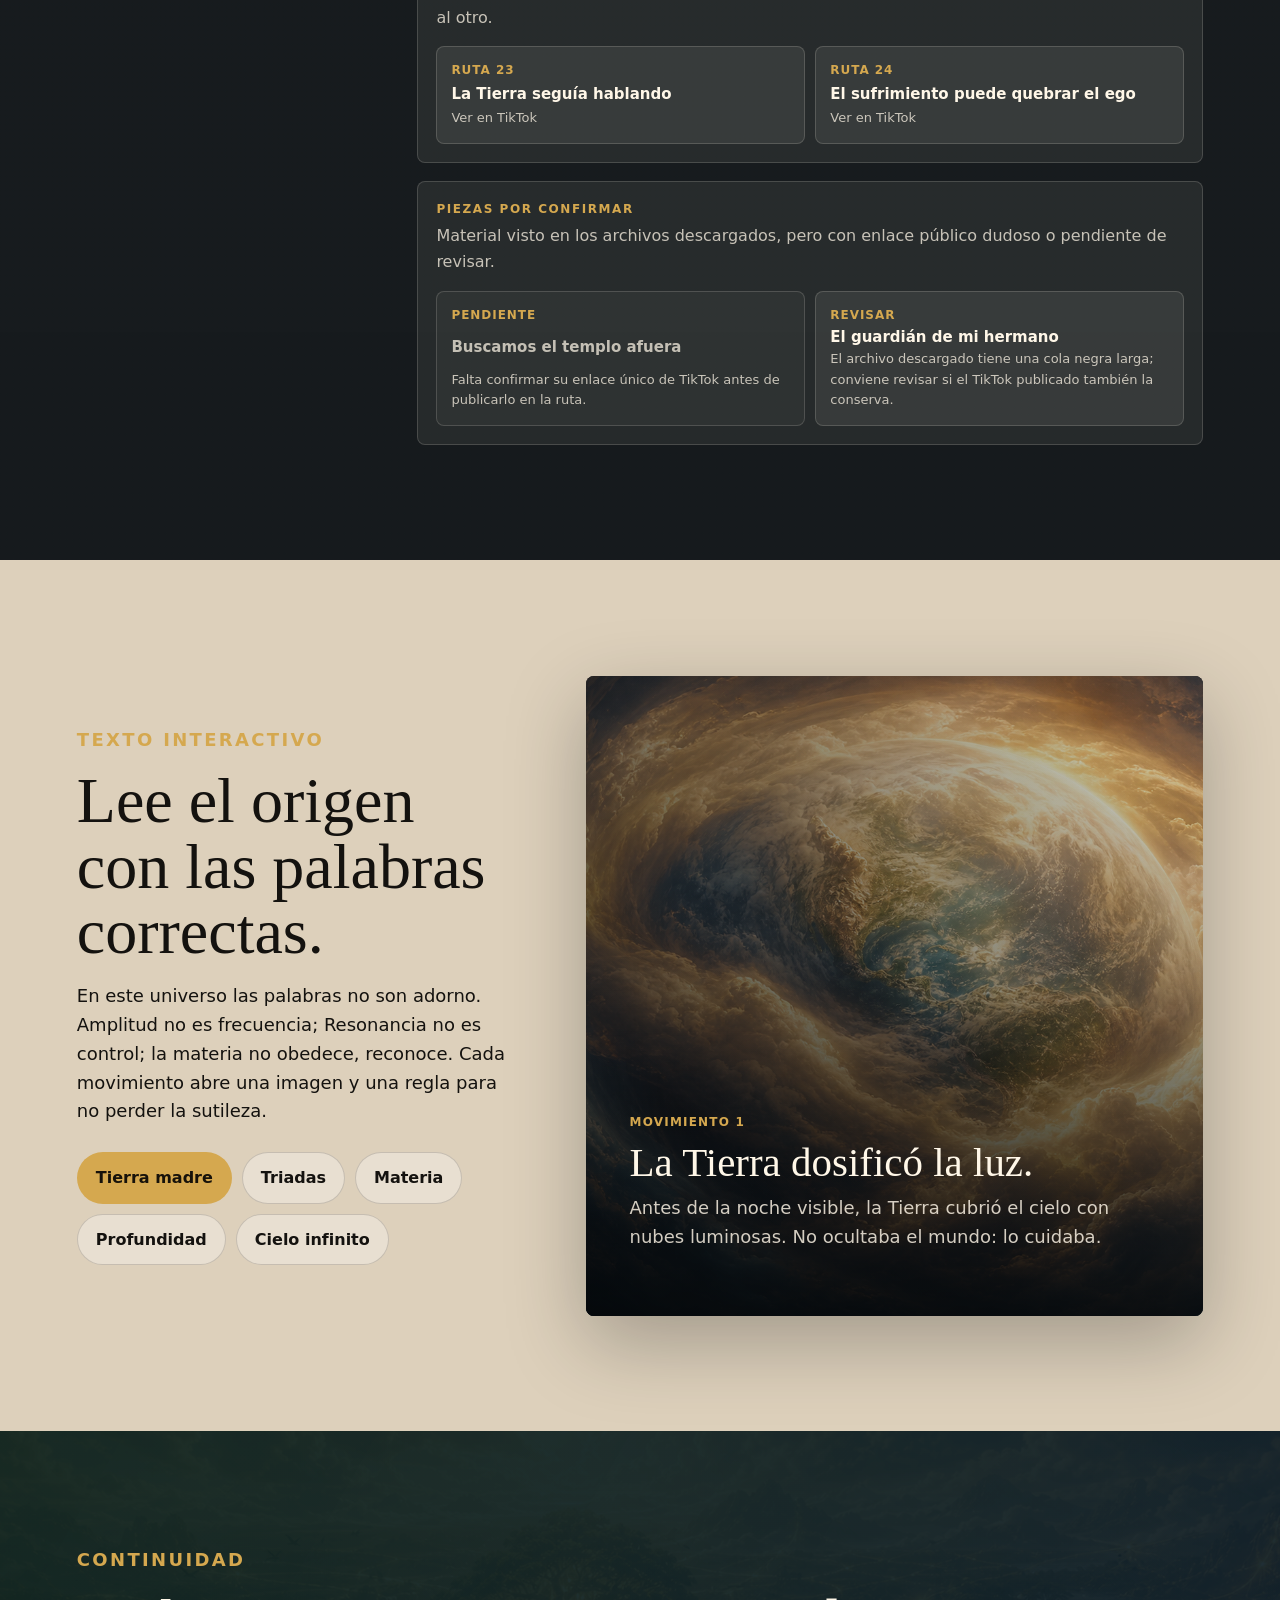
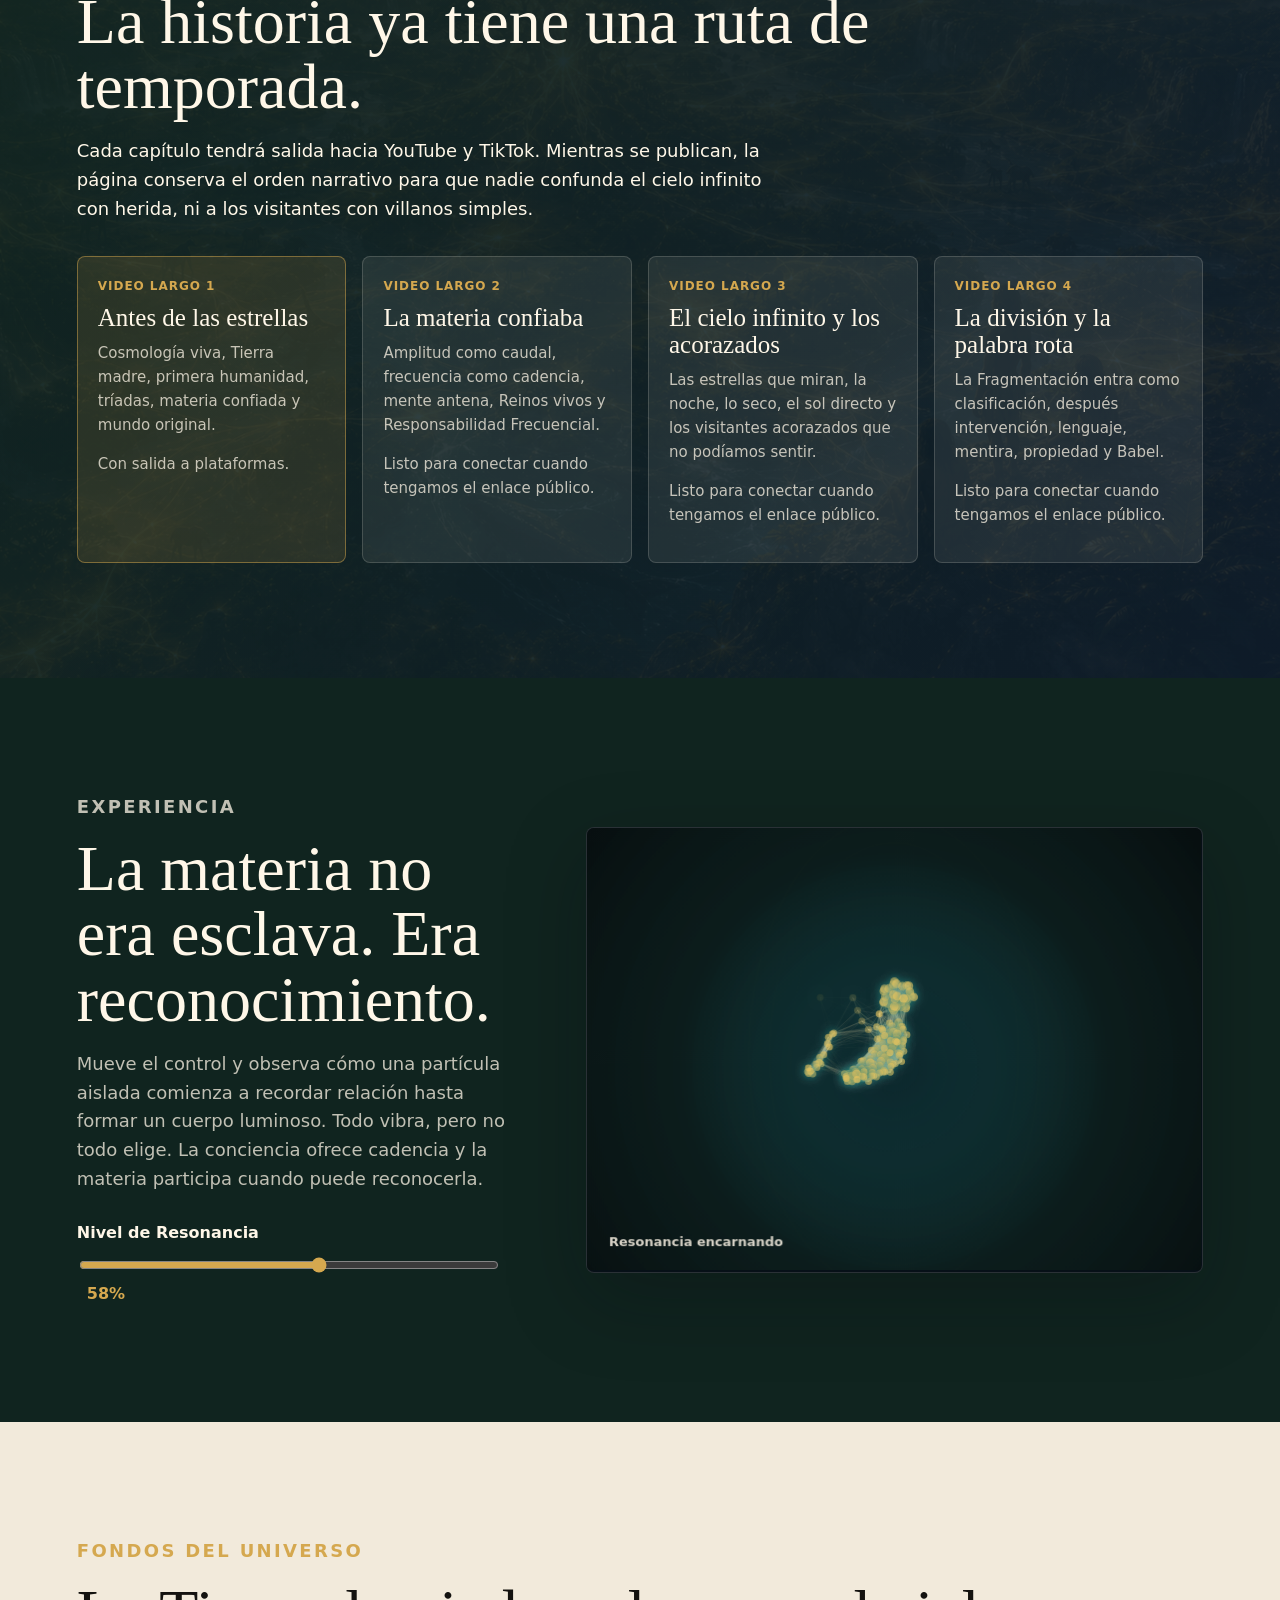
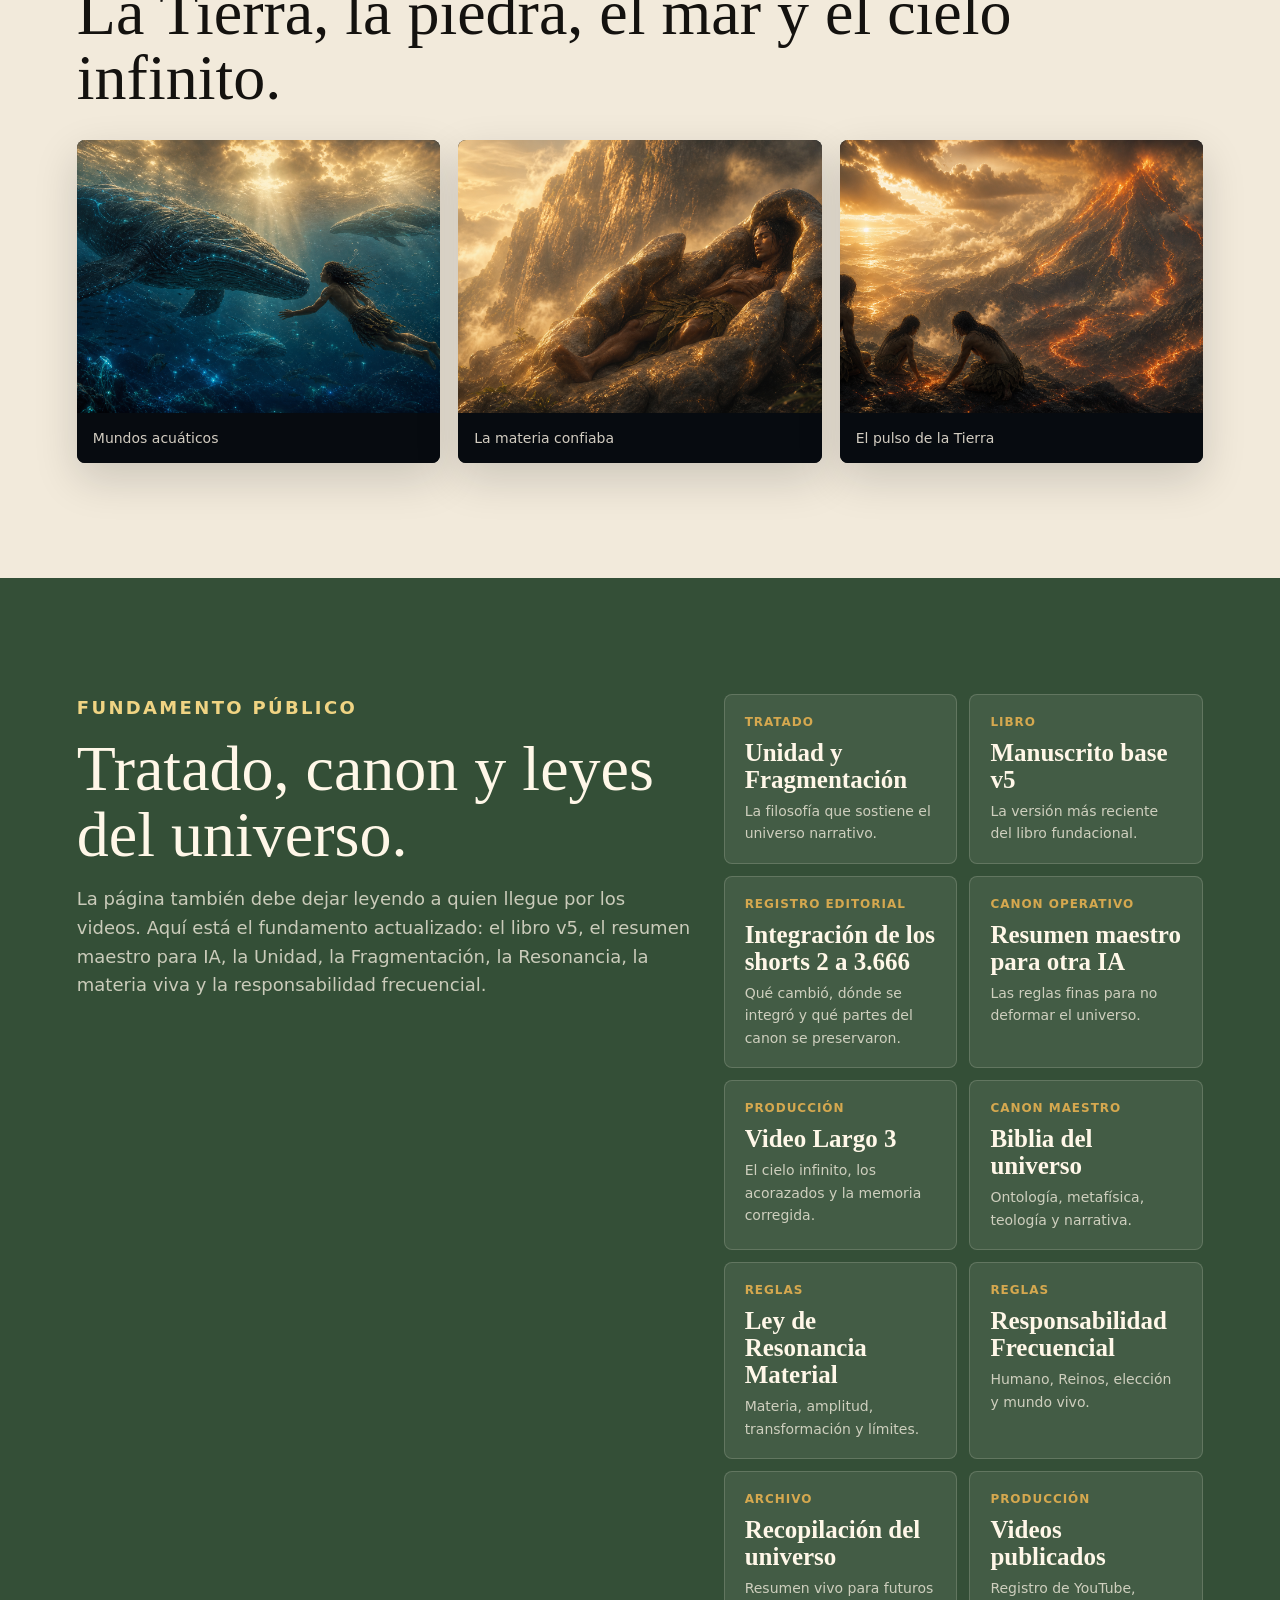
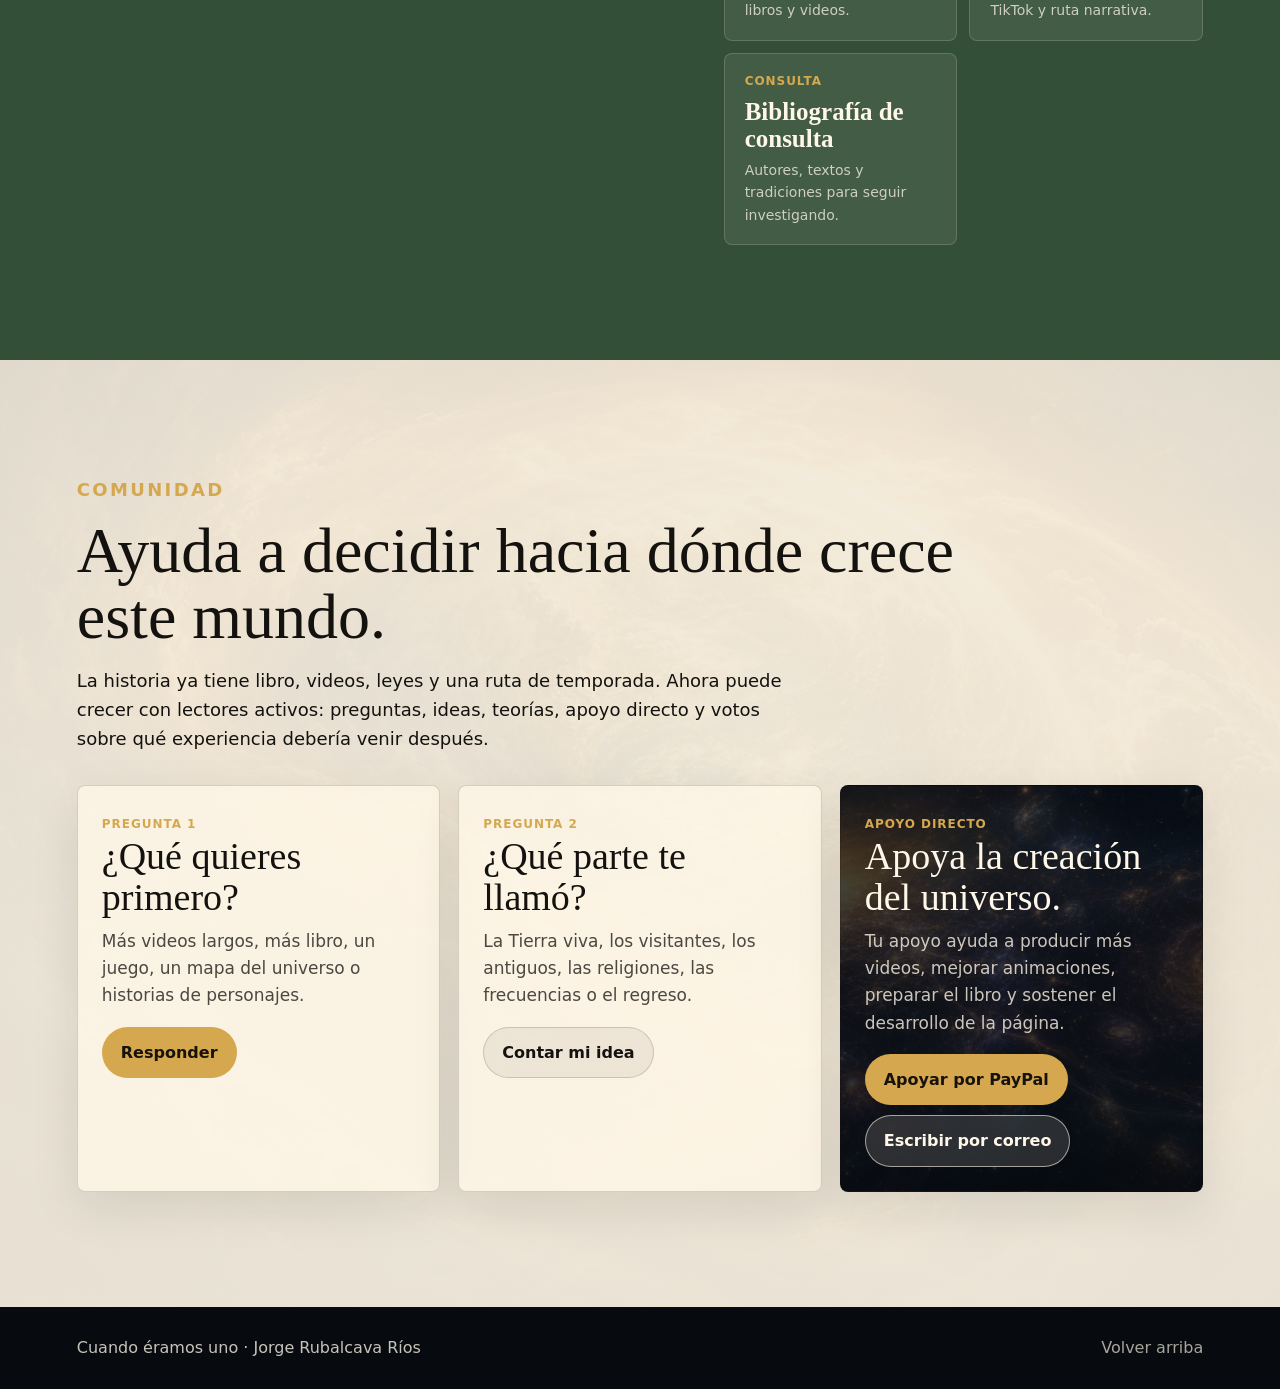
==== commit 9122901a: "Integra epistemología de los shorts 2 a 3.666 Actualiza el manuscrito v5, añade el registro editoria" ====
--- a/index.html
+++ b/index.html
@@ -208,6 +208,11 @@
             <span>Libro</span>
             <strong>Manuscrito base v5</strong>
             <small>La versión más reciente del libro fundacional.</small>
+          </a>
+          <a href="lectura.html?doc=cambios-shorts-2-3-666">
+            <span>Registro editorial</span>
+            <strong>Integración de los shorts 2 a 3.666</strong>
+            <small>Qué cambió, dónde se integró y qué partes del canon se preservaron.</small>
           </a>
           <a href="lectura.html?doc=resumen-ia">
             <span>Canon operativo</span>
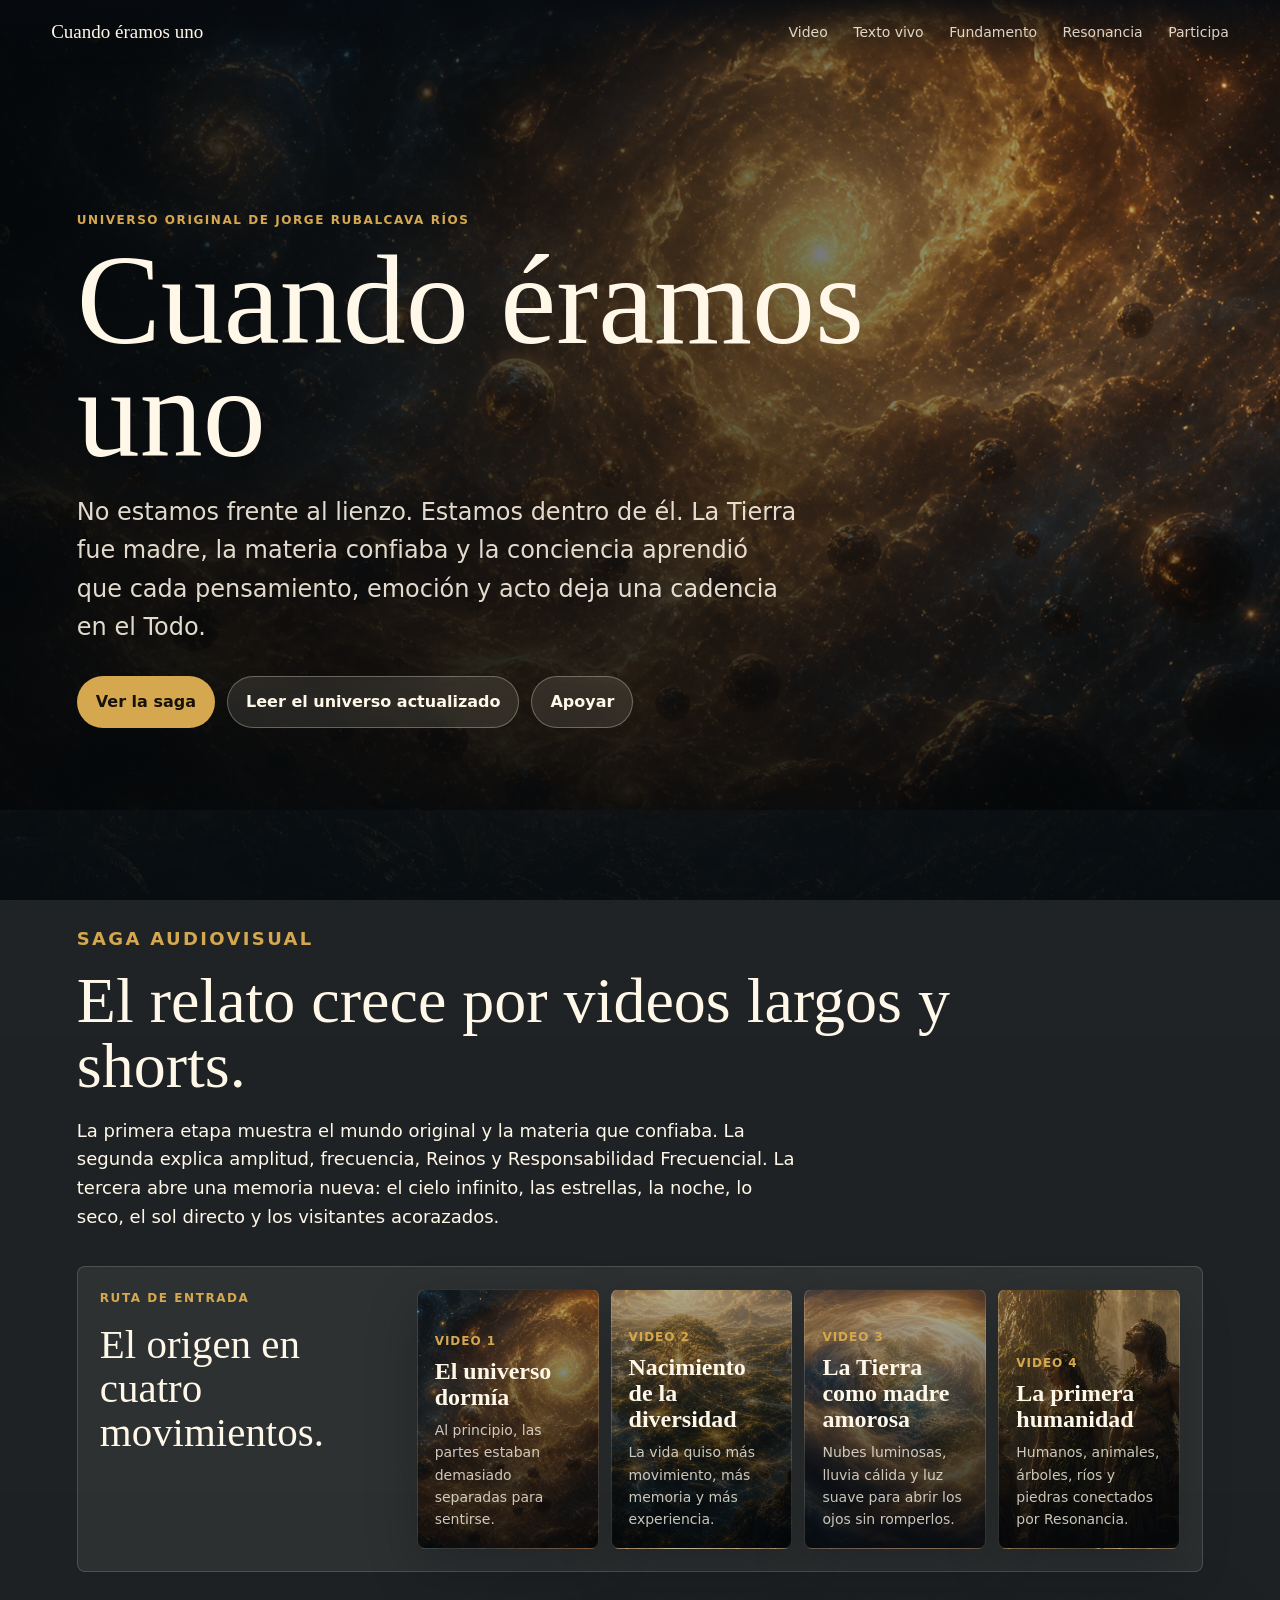
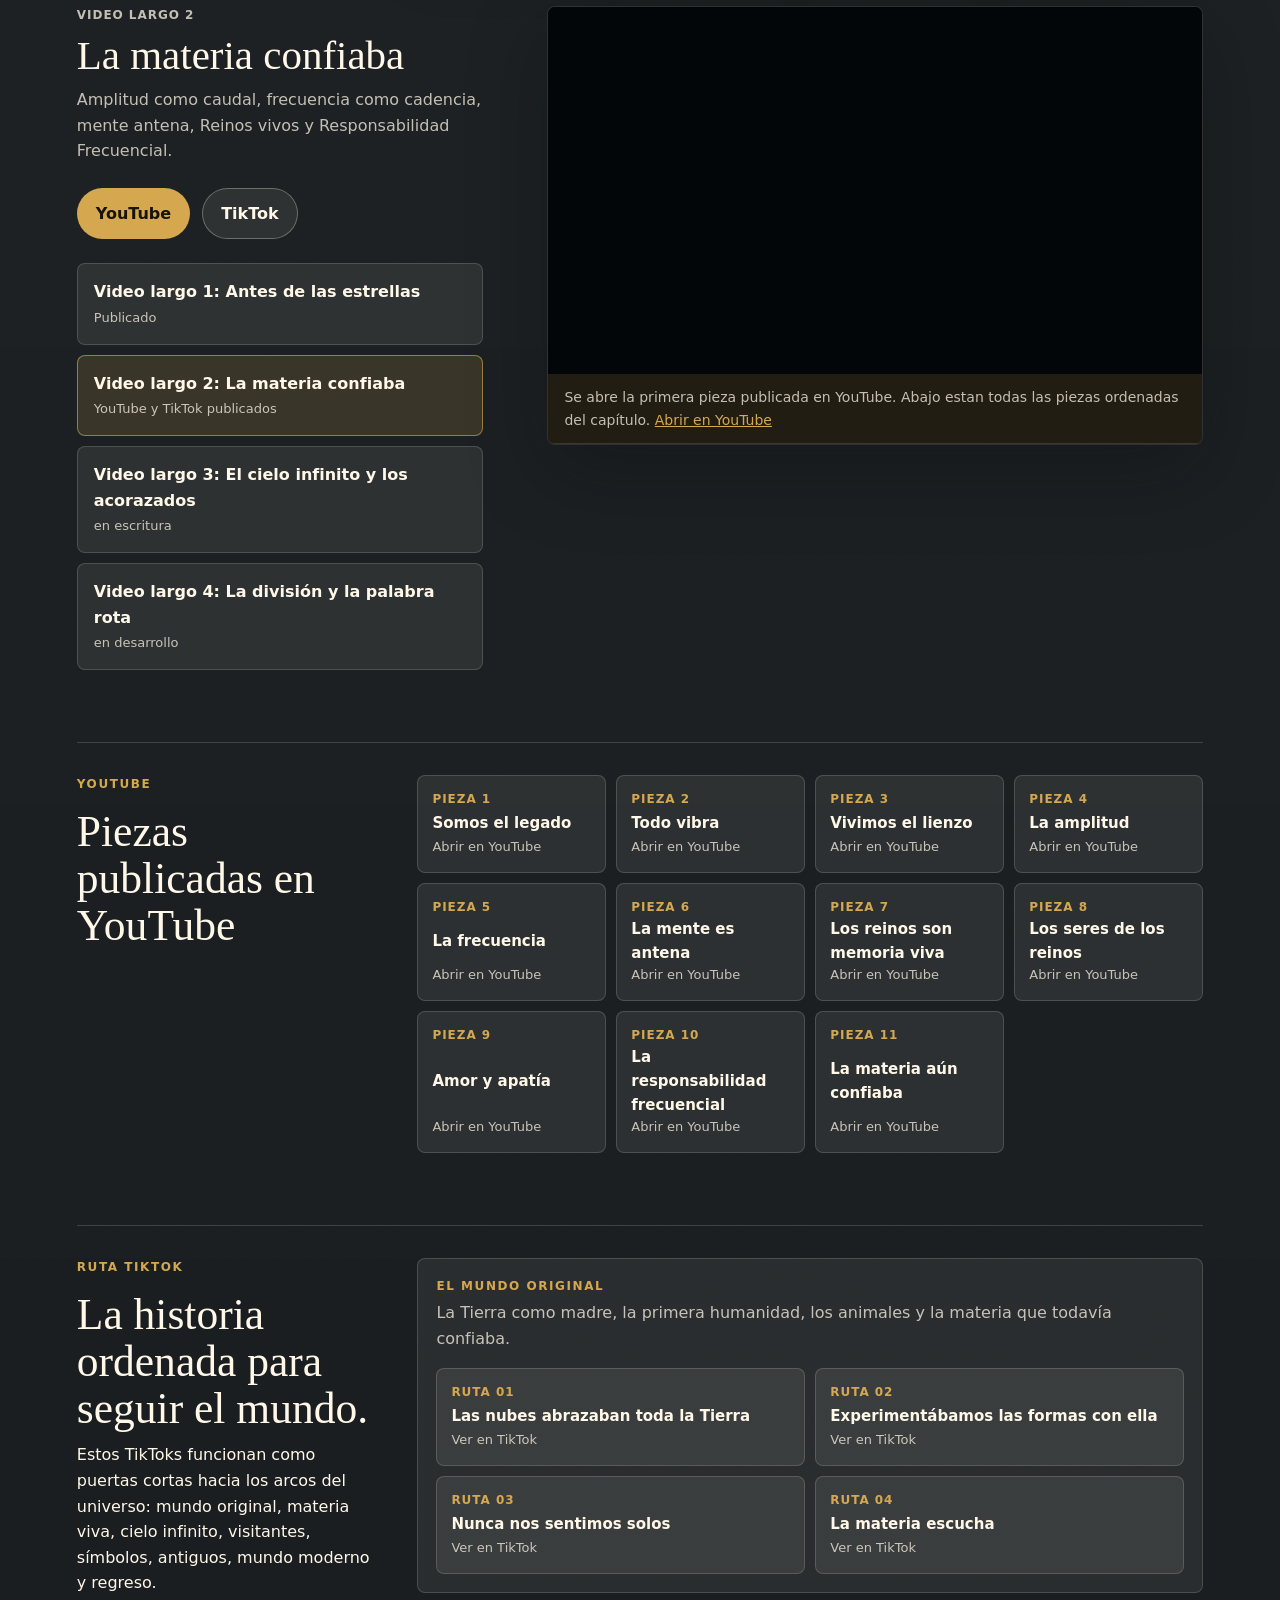
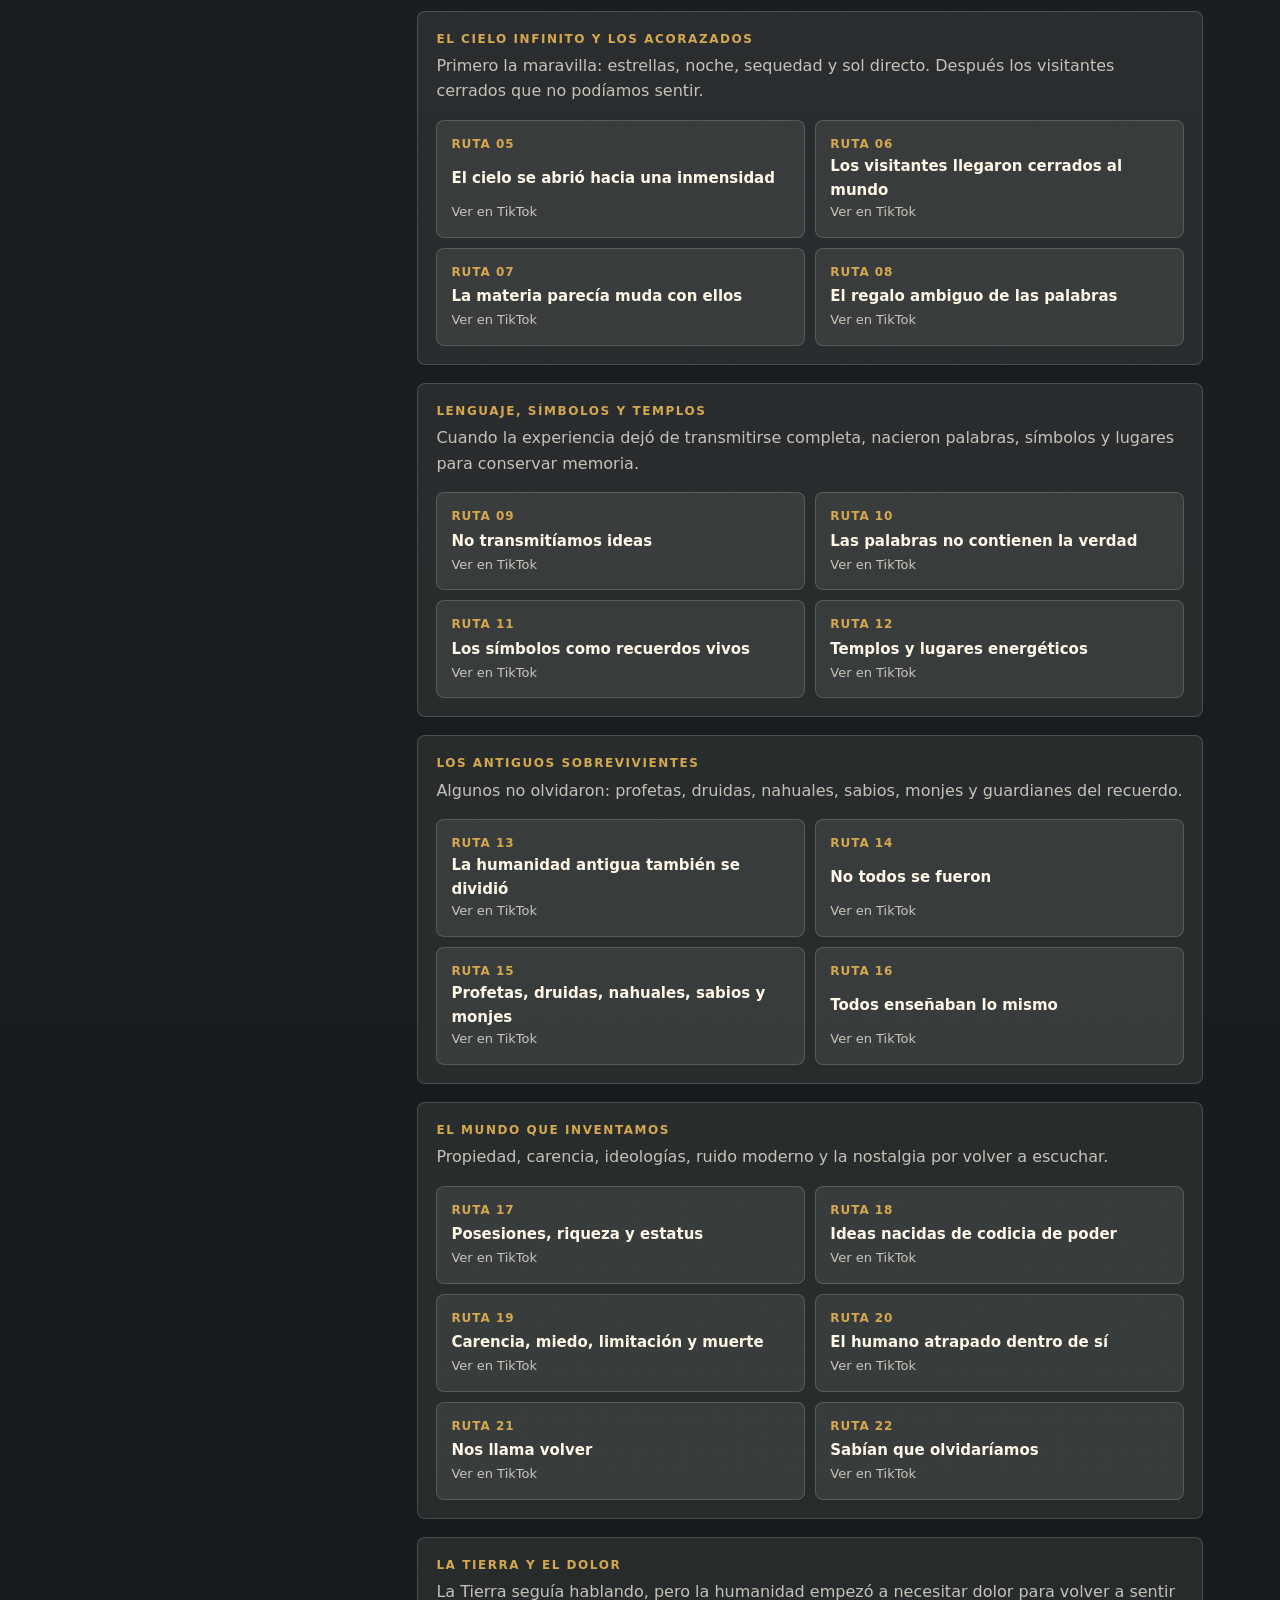
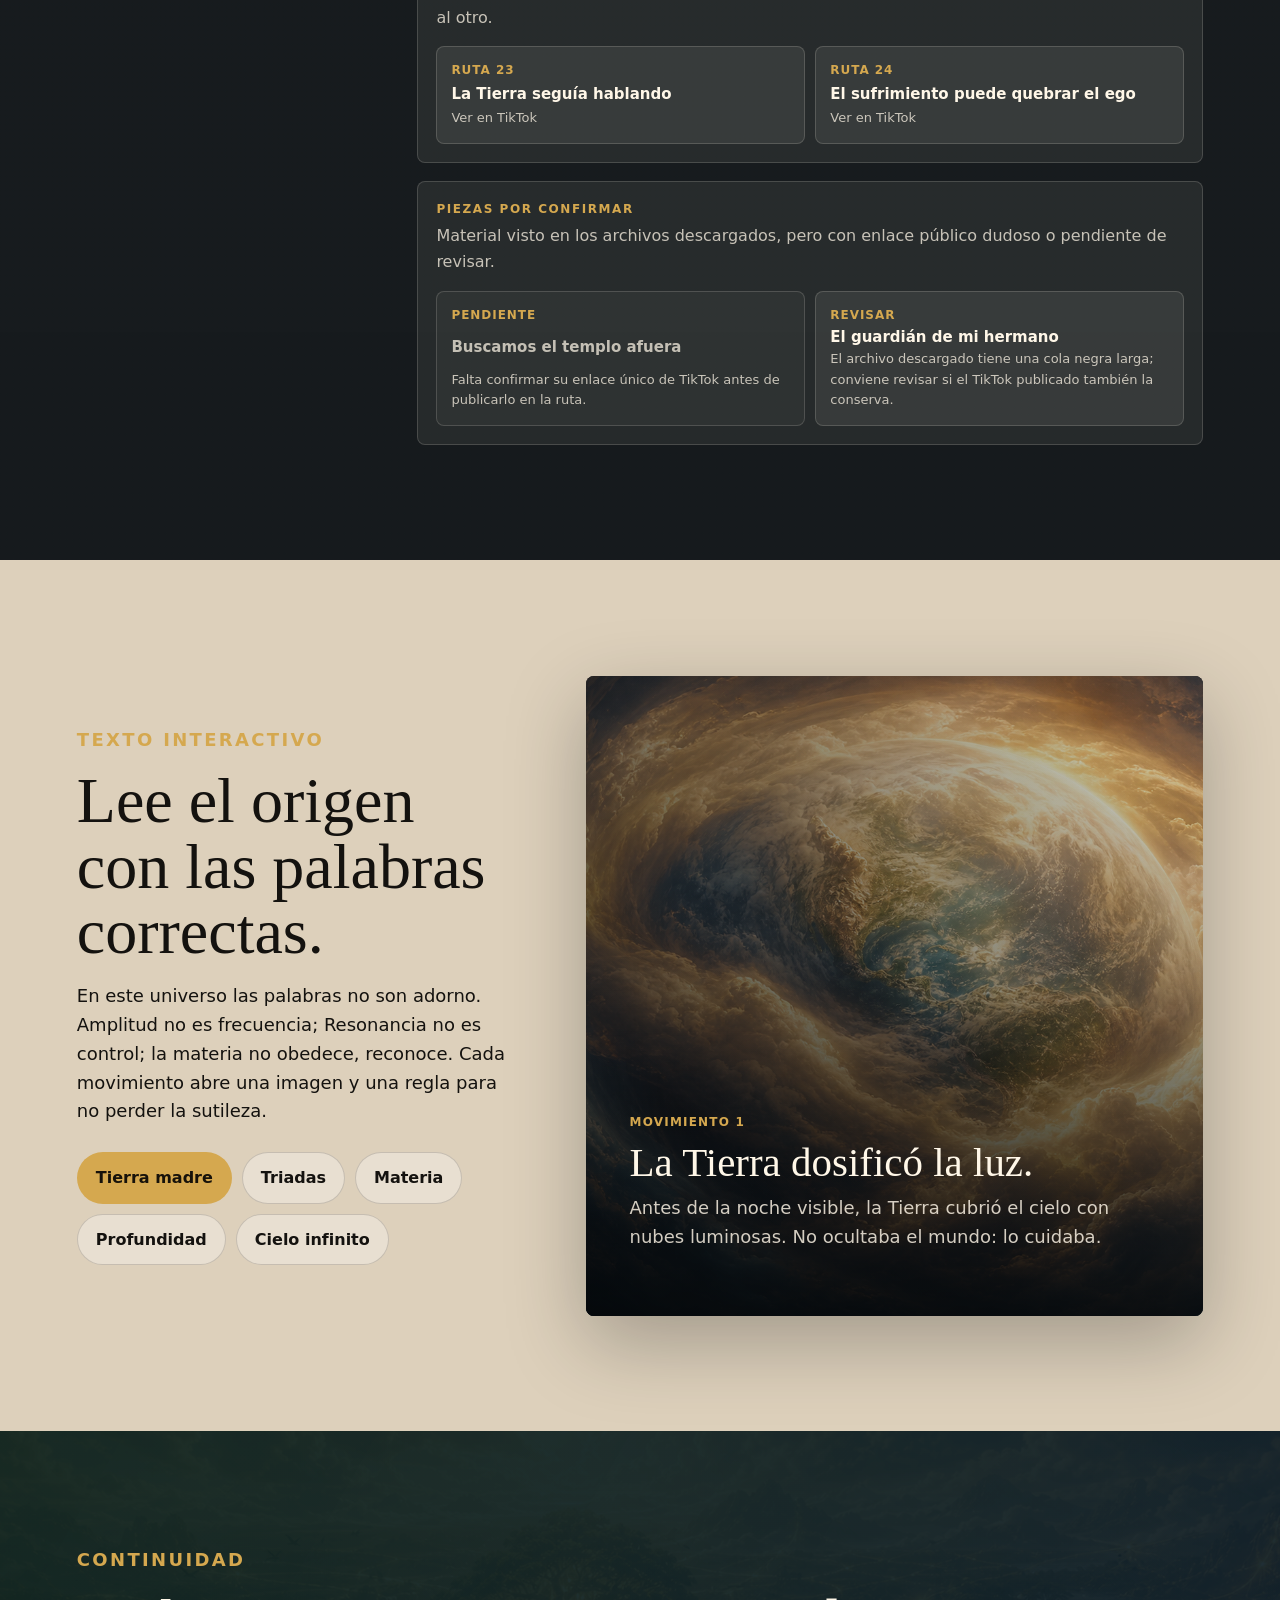
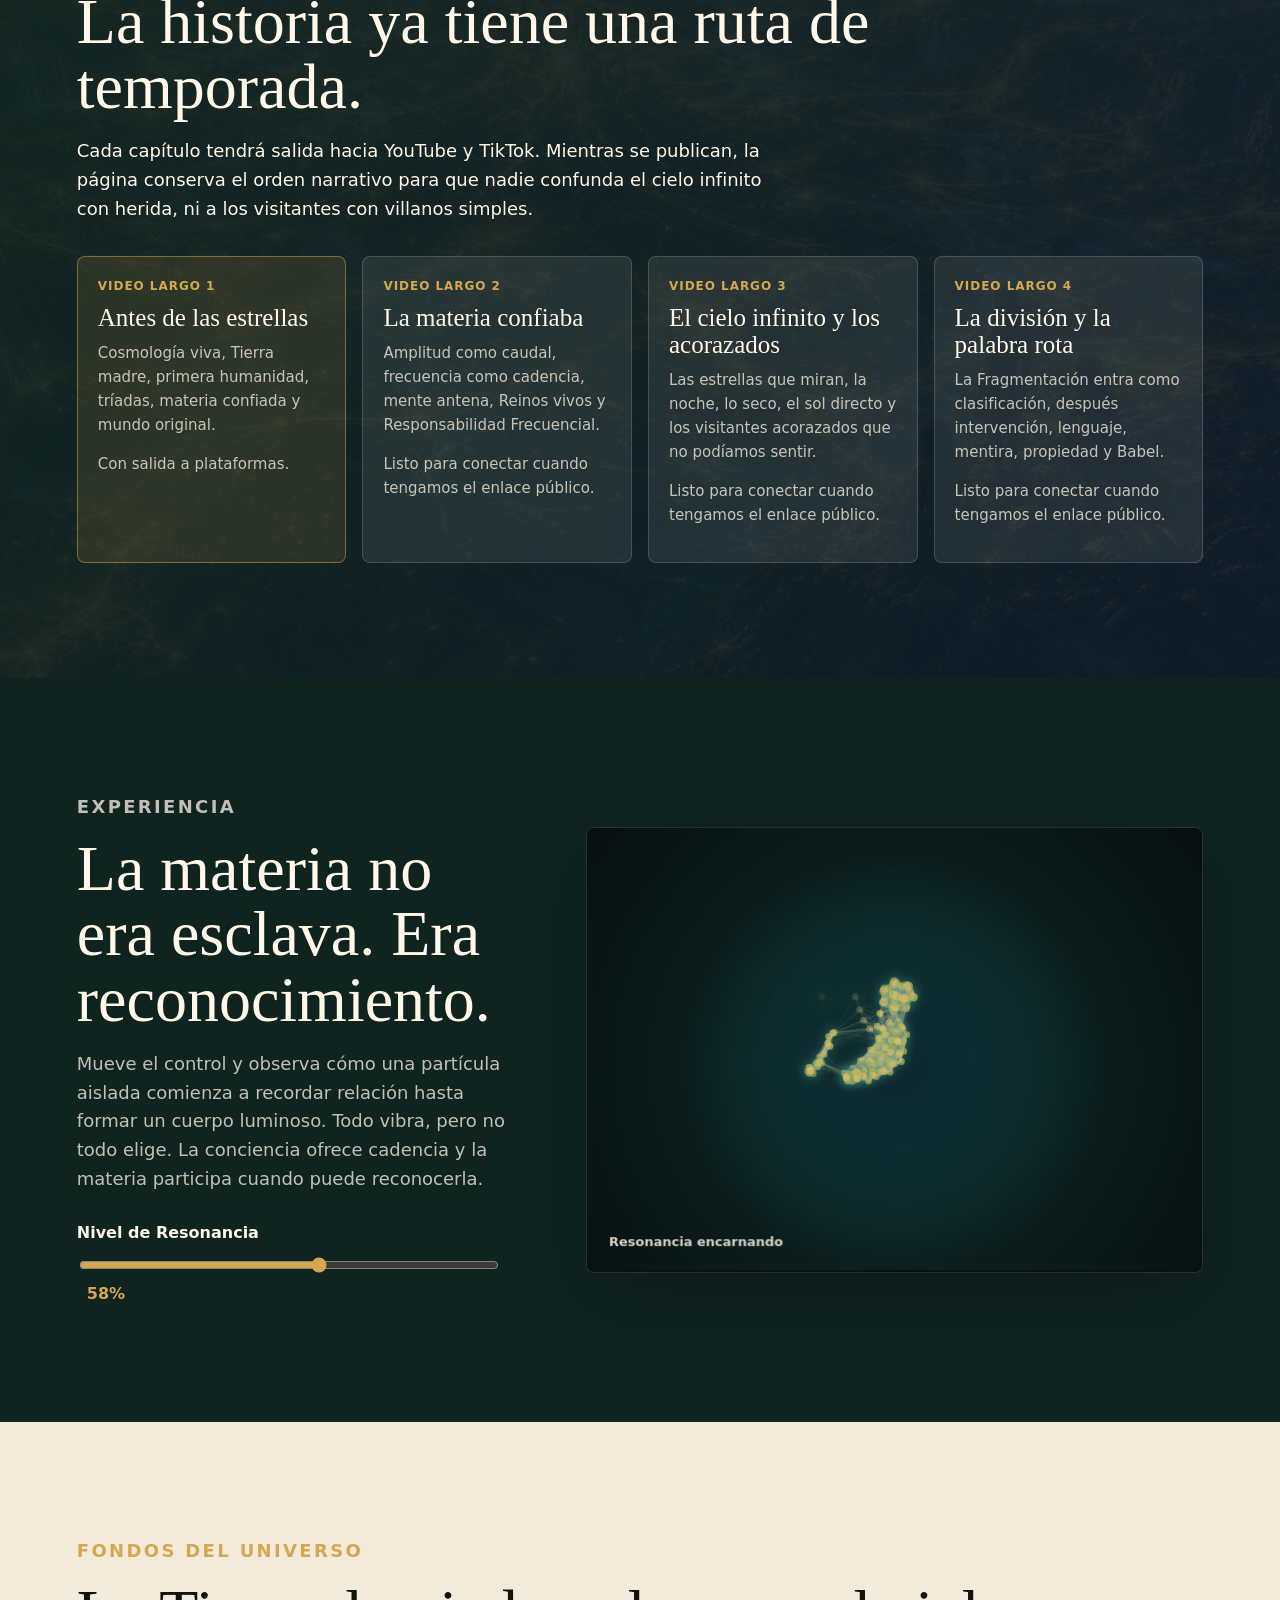
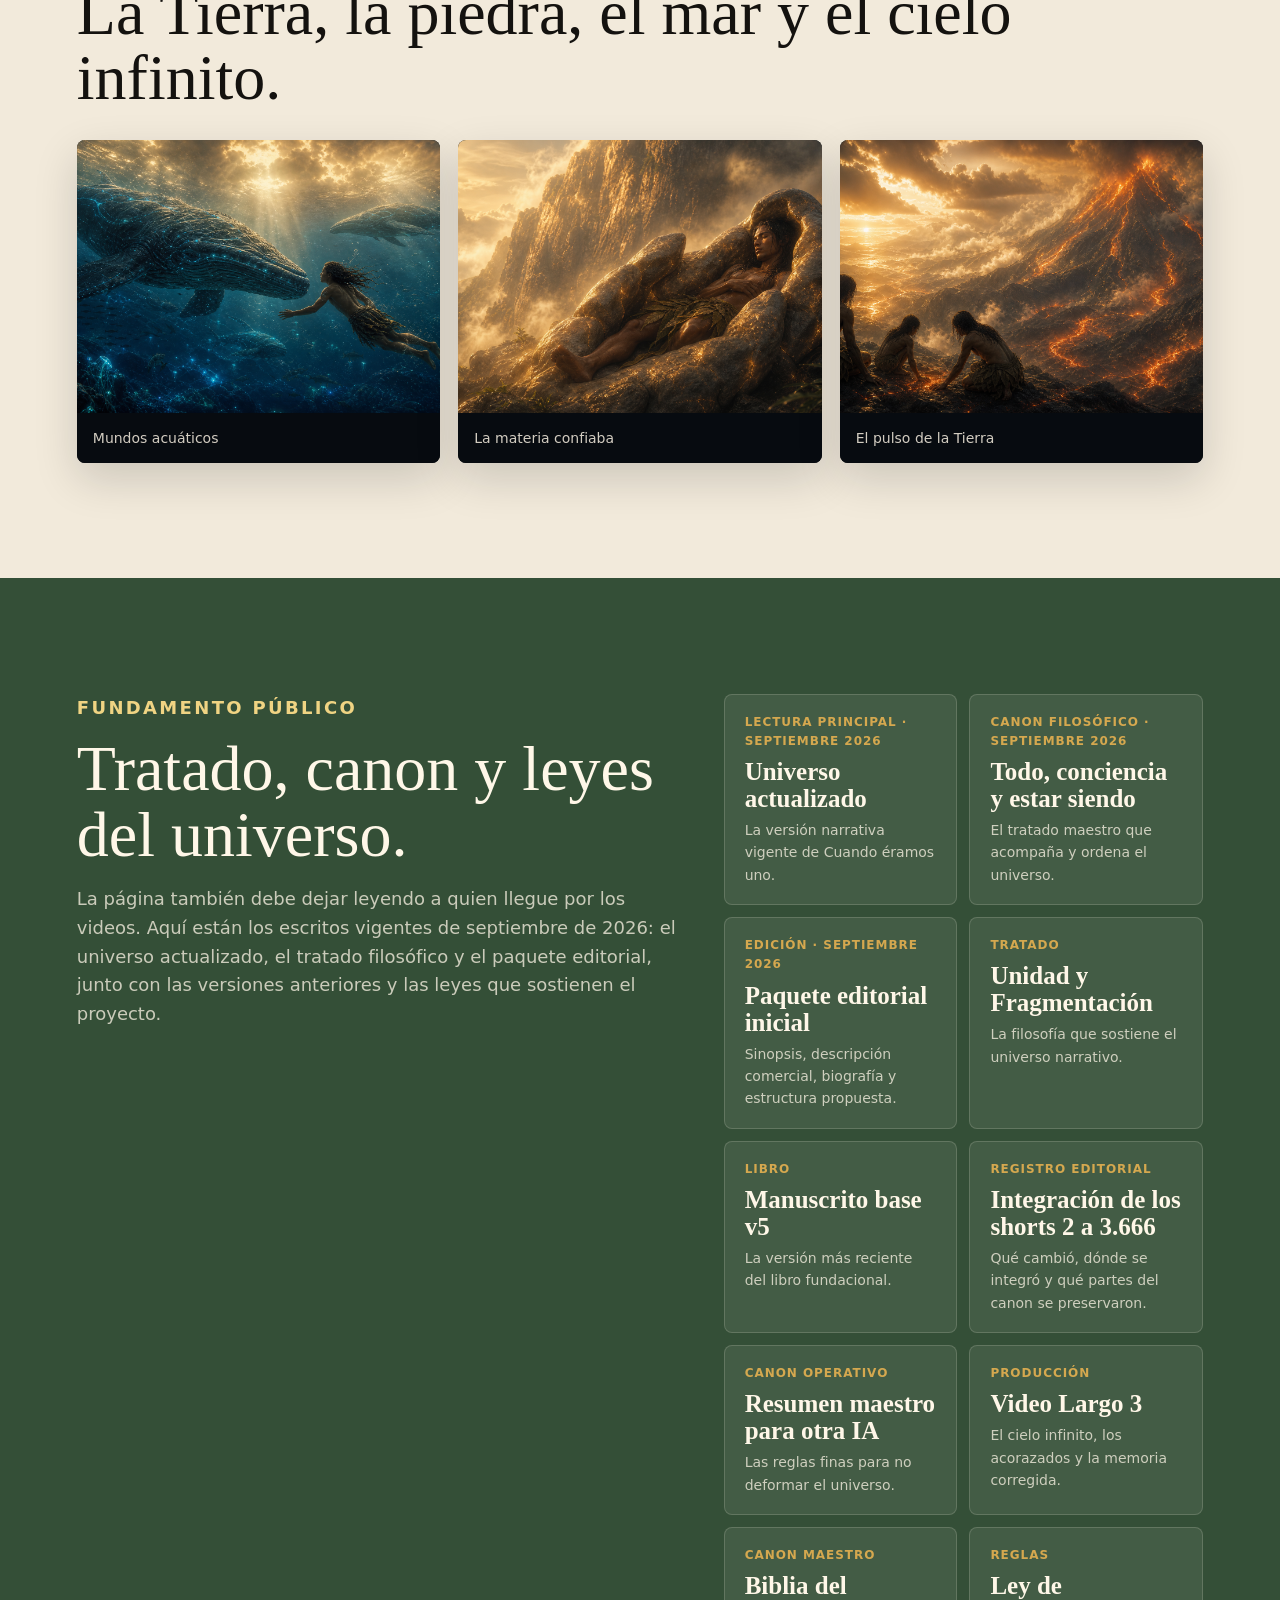
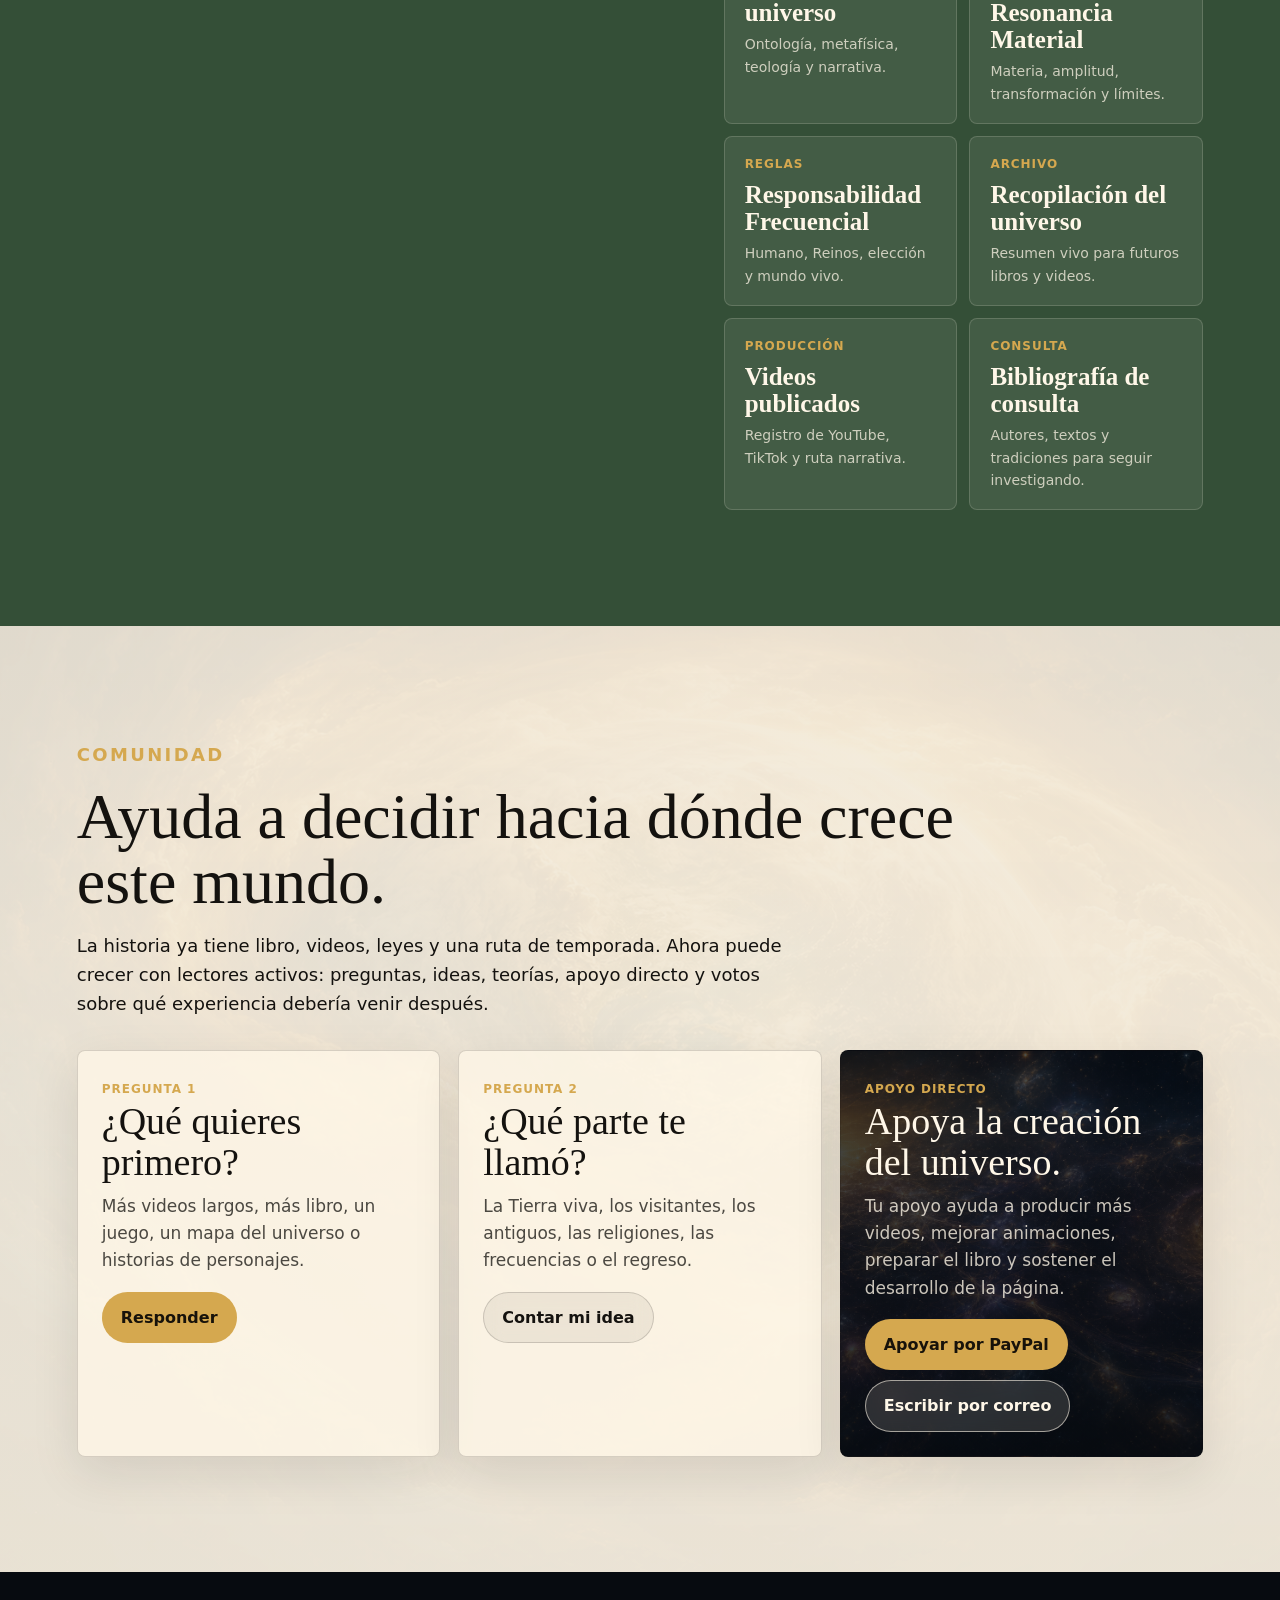
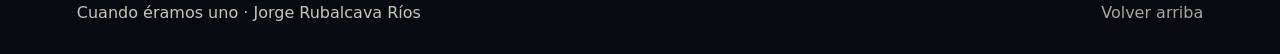
==== commit b9efe930: "Actualiza escritos de septiembre 2026 Actualiza escritos de septiembre 2026" ====
--- a/index.html
+++ b/index.html
@@ -40,7 +40,7 @@
           </p>
           <div class="hero-actions" aria-label="Acciones principales">
             <a class="button primary" href="#video">Ver la saga</a>
-            <a class="button secondary" href="#lectura">Leer el canon v5</a>
+            <a class="button secondary" href="lectura.html?doc=universo-septiembre-2026">Leer el universo actualizado</a>
             <a class="button secondary" href="#participa">Apoyar</a>
           </div>
         </div>
@@ -193,12 +193,27 @@
           <h2 id="archive-title">Tratado, canon y leyes del universo.</h2>
           <p>
             La página también debe dejar leyendo a quien llegue por los videos.
-            Aquí está el fundamento actualizado: el libro v5, el resumen maestro
-            para IA, la Unidad, la Fragmentación, la Resonancia, la materia viva
-            y la responsabilidad frecuencial.
+            Aquí están los escritos vigentes de septiembre de 2026: el universo
+            actualizado, el tratado filosófico y el paquete editorial, junto con
+            las versiones anteriores y las leyes que sostienen el proyecto.
           </p>
         </div>
         <div class="archive-links reading-grid" aria-label="Lecturas del universo">
+          <a href="lectura.html?doc=universo-septiembre-2026">
+            <span>Lectura principal · Septiembre 2026</span>
+            <strong>Universo actualizado</strong>
+            <small>La versión narrativa vigente de Cuando éramos uno.</small>
+          </a>
+          <a href="lectura.html?doc=tratado-septiembre-2026">
+            <span>Canon filosófico · Septiembre 2026</span>
+            <strong>Todo, conciencia y estar siendo</strong>
+            <small>El tratado maestro que acompaña y ordena el universo.</small>
+          </a>
+          <a href="lectura.html?doc=paquete-editorial-septiembre-2026">
+            <span>Edición · Septiembre 2026</span>
+            <strong>Paquete editorial inicial</strong>
+            <small>Sinopsis, descripción comercial, biografía y estructura propuesta.</small>
+          </a>
           <a href="lectura.html?doc=tratado">
             <span>Tratado</span>
             <strong>Unidad y Fragmentación</strong>
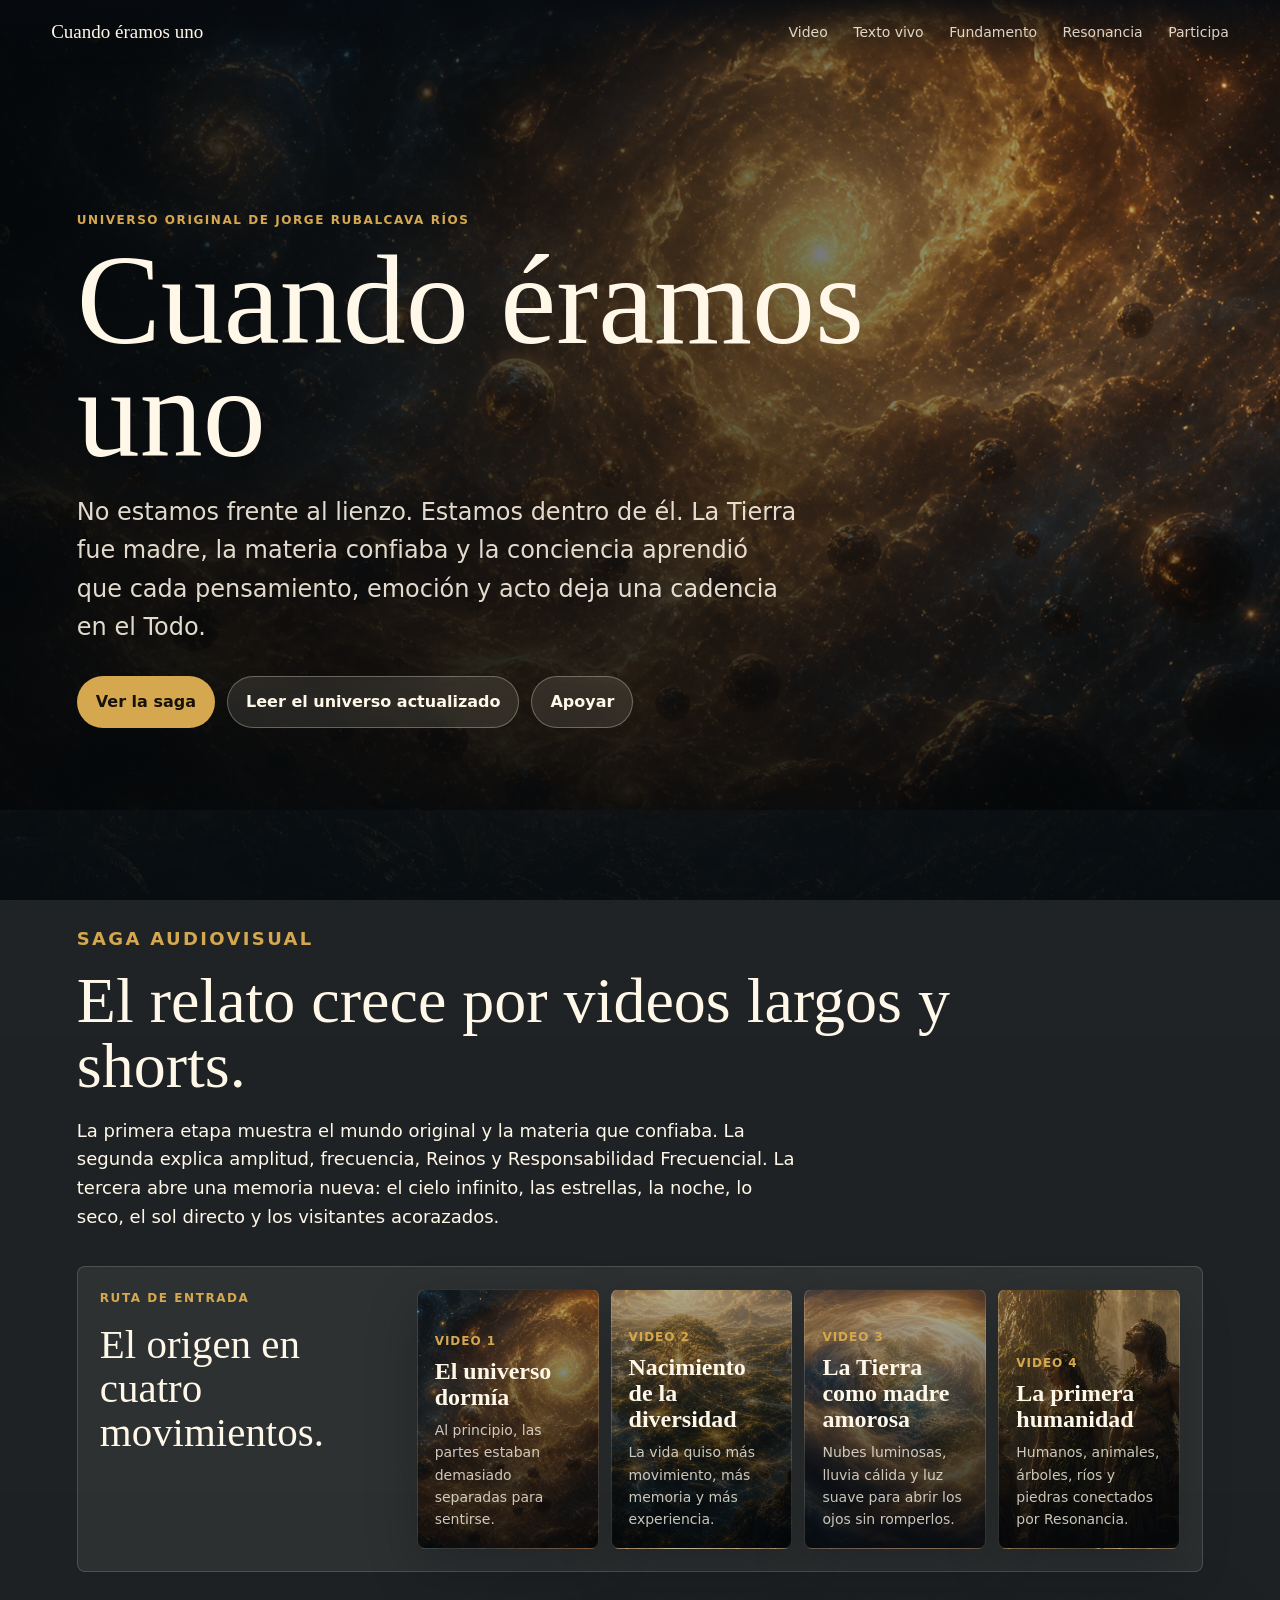
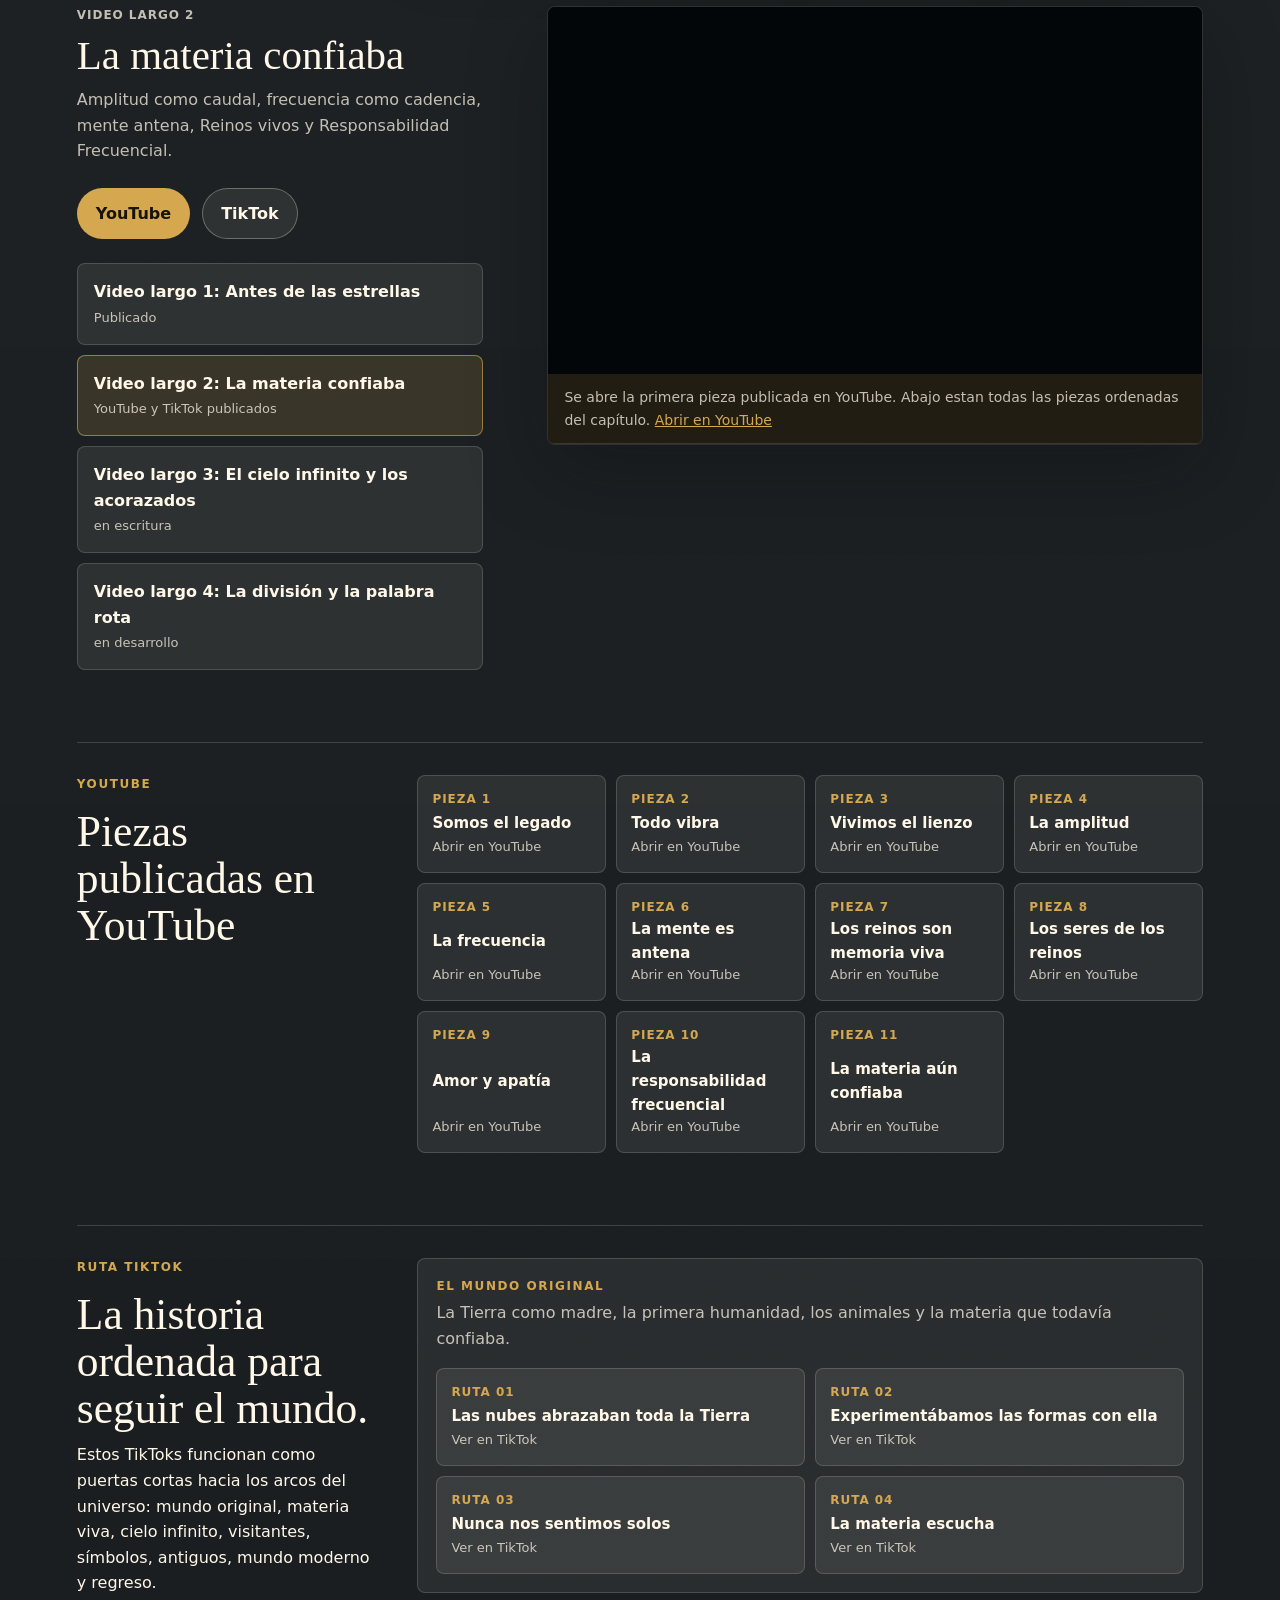
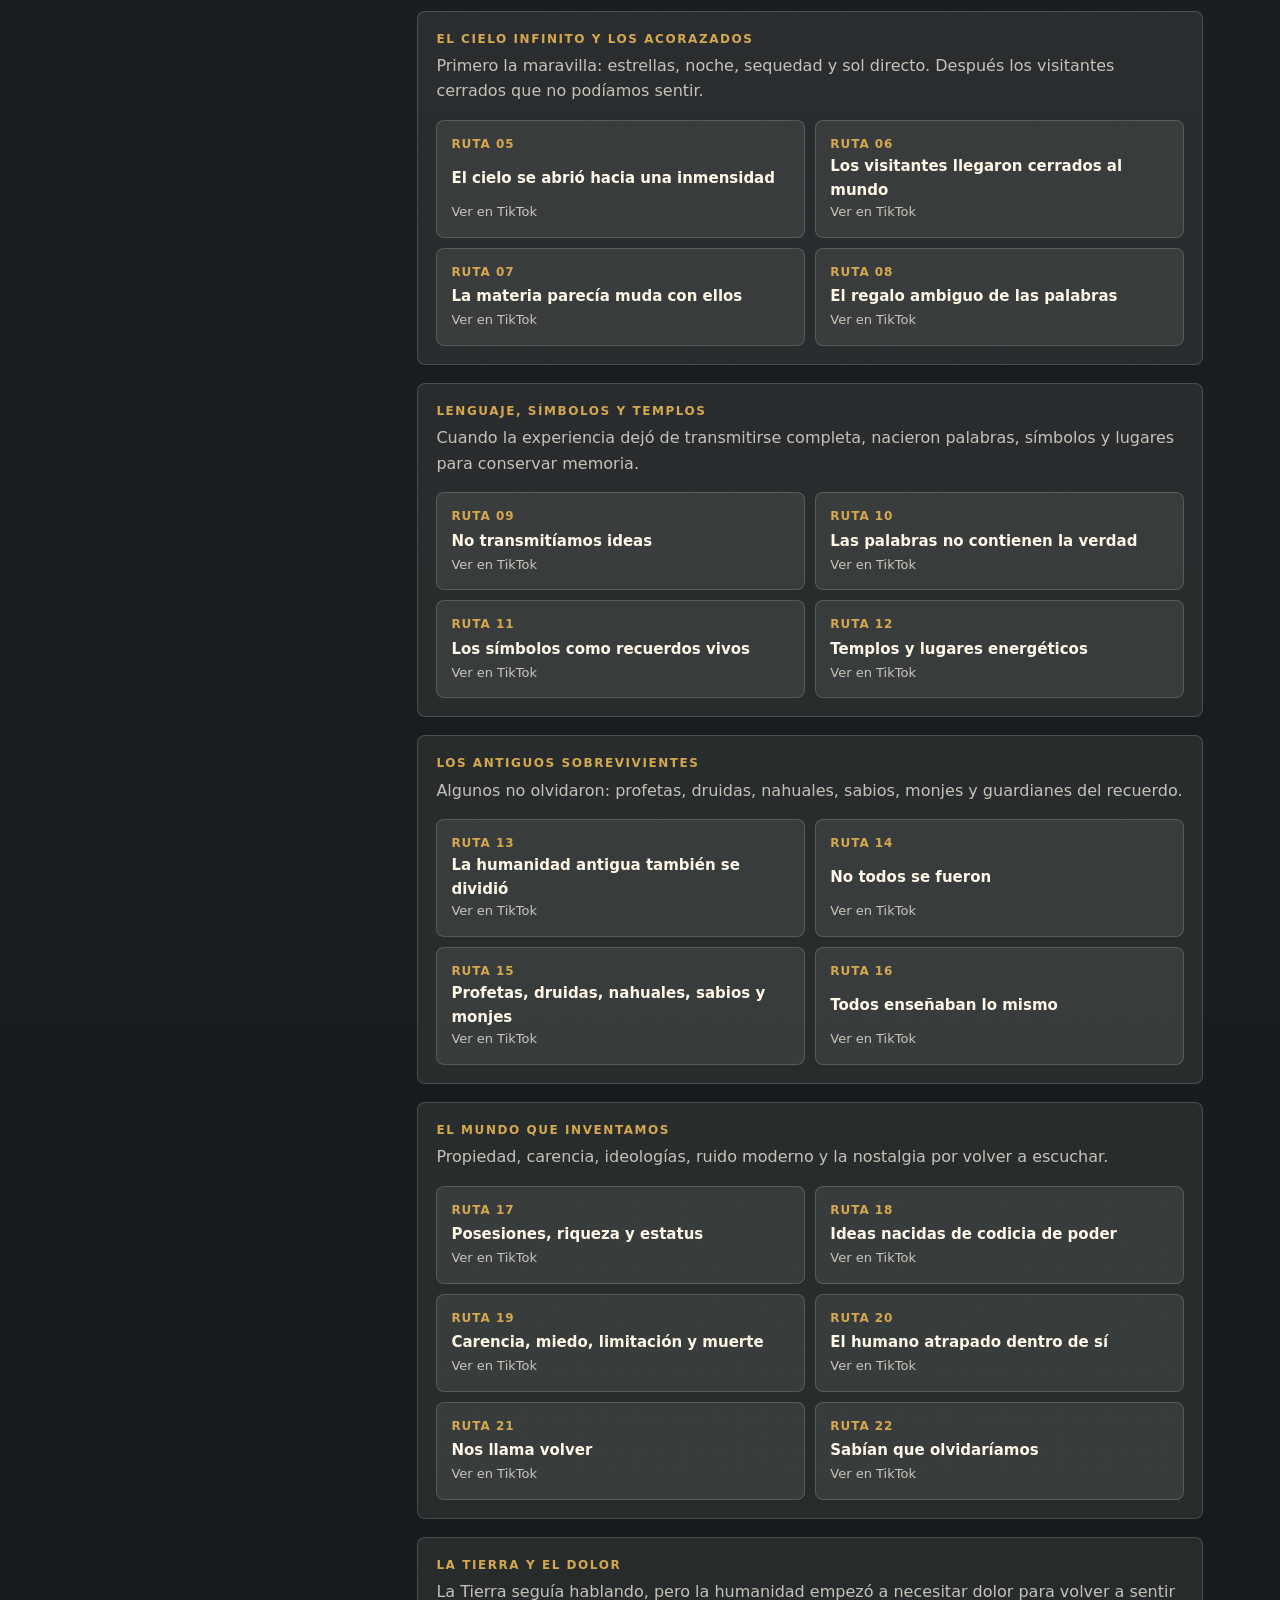
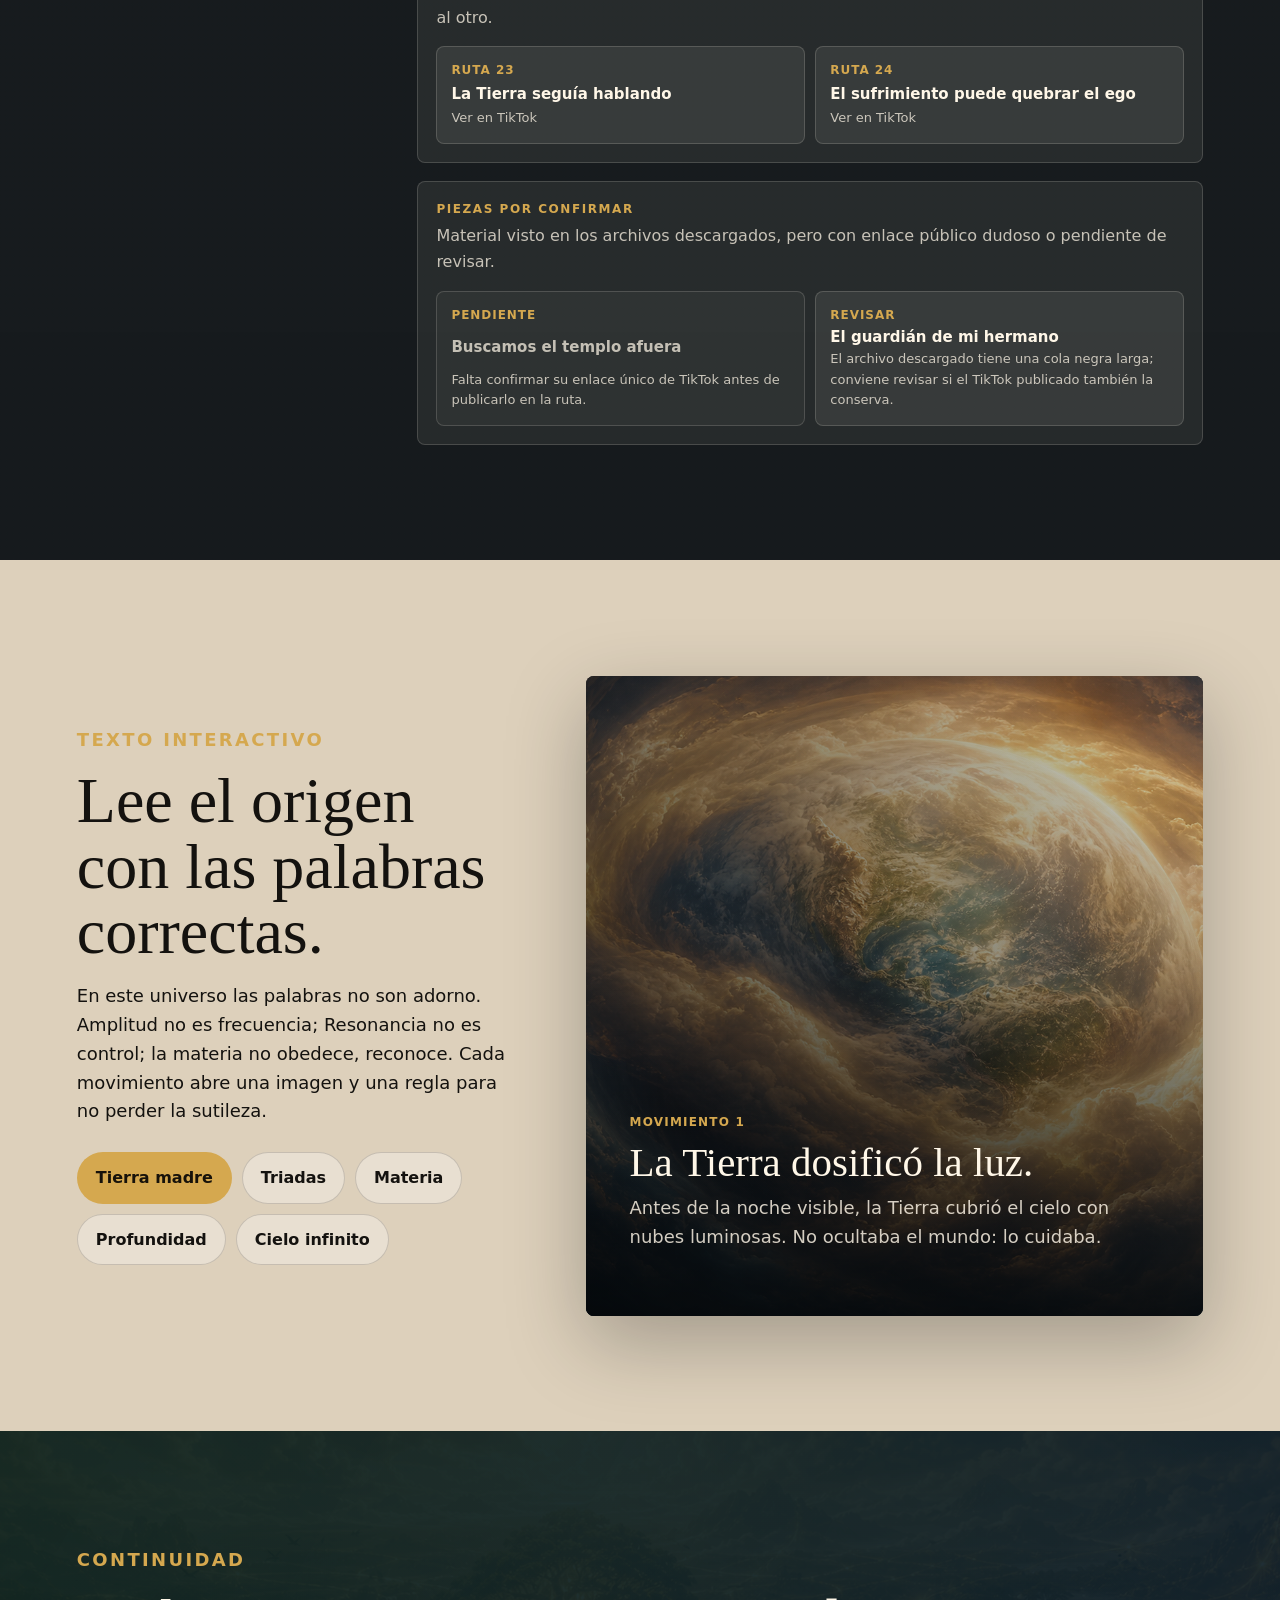
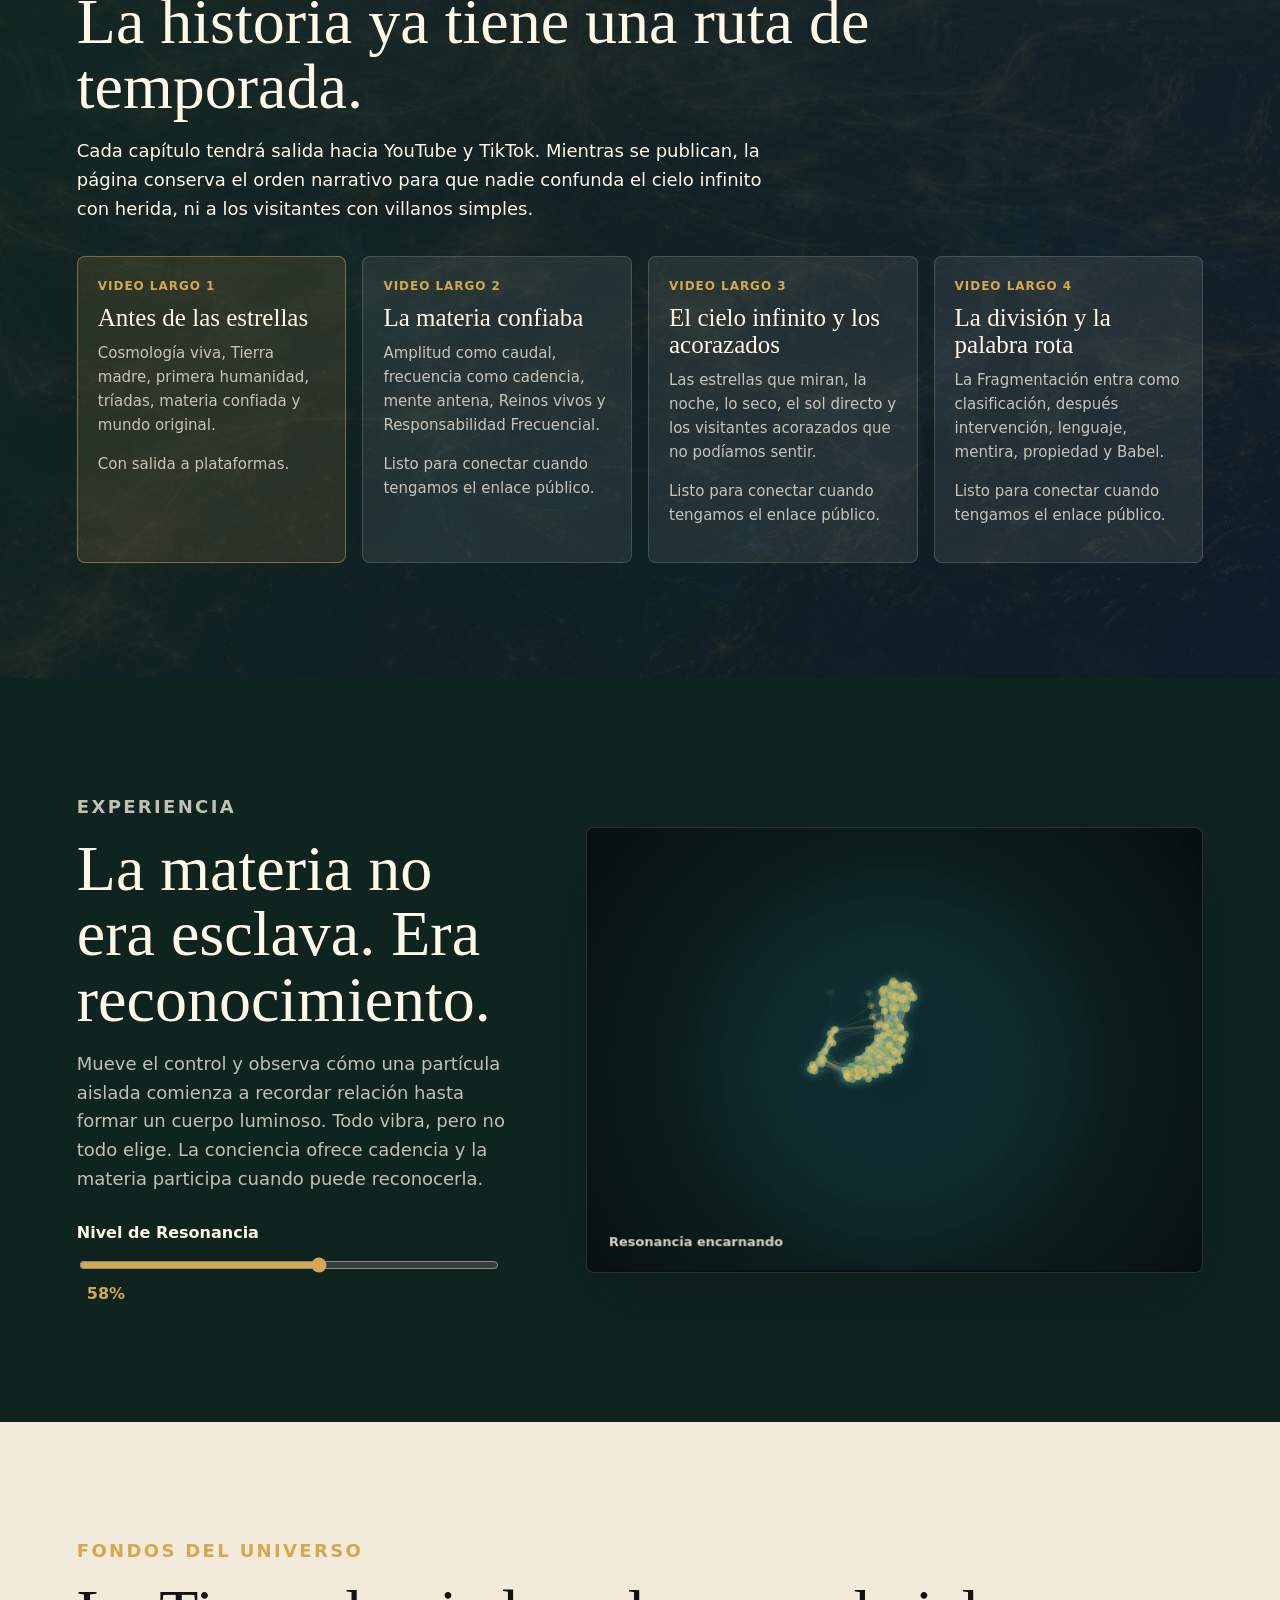
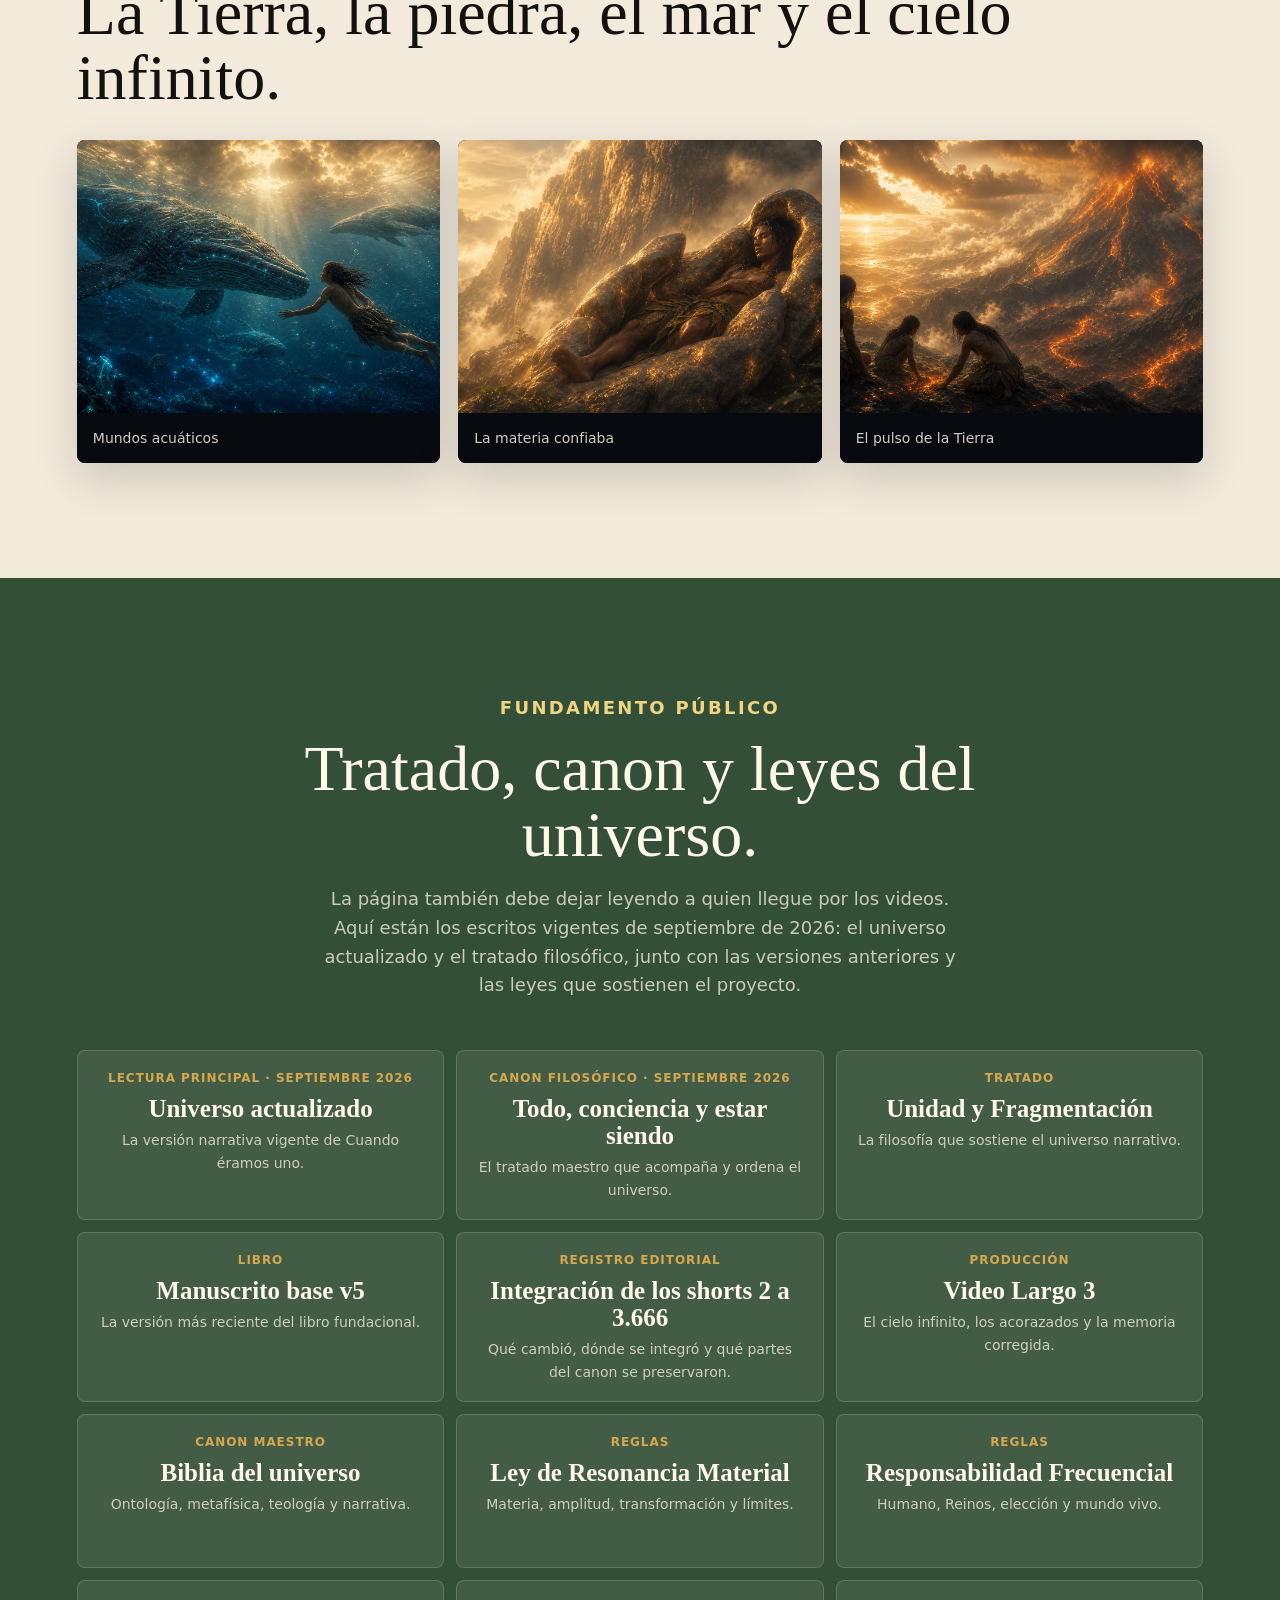
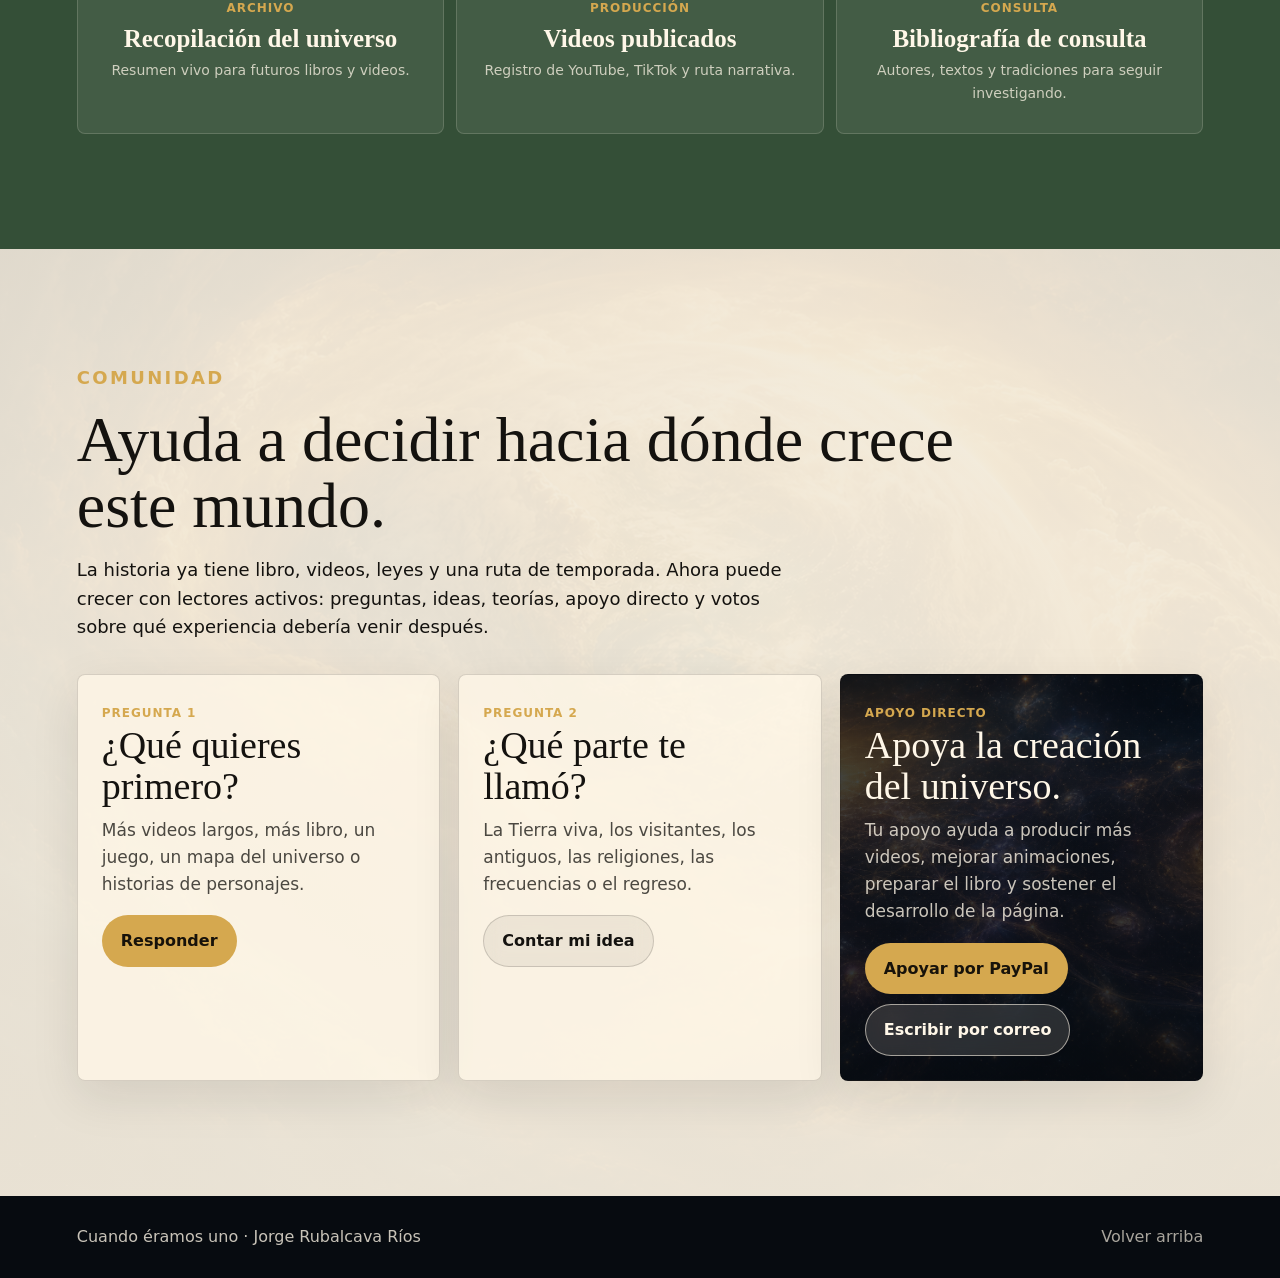
==== commit 0df6e73c: "Add files via upload" ====
--- a/index.html
+++ b/index.html
@@ -8,7 +8,7 @@
       name="description"
       content="Universo narrativo de Cuando éramos uno: videos, texto interactivo y canon de una mitología filosófica sobre la Tierra viva, la Resonancia y la Fragmentación."
     />
-    <link rel="stylesheet" href="styles.css?v=20260704-3" />
+    <link rel="stylesheet" href="styles.css?v=20260913-1" />
   </head>
   <body>
     <header class="site-header" aria-label="Navegación principal">
@@ -194,8 +194,8 @@
           <p>
             La página también debe dejar leyendo a quien llegue por los videos.
             Aquí están los escritos vigentes de septiembre de 2026: el universo
-            actualizado, el tratado filosófico y el paquete editorial, junto con
-            las versiones anteriores y las leyes que sostienen el proyecto.
+            actualizado y el tratado filosófico, junto con las versiones anteriores
+            y las leyes que sostienen el proyecto.
           </p>
         </div>
         <div class="archive-links reading-grid" aria-label="Lecturas del universo">
@@ -209,11 +209,6 @@
             <strong>Todo, conciencia y estar siendo</strong>
             <small>El tratado maestro que acompaña y ordena el universo.</small>
           </a>
-          <a href="lectura.html?doc=paquete-editorial-septiembre-2026">
-            <span>Edición · Septiembre 2026</span>
-            <strong>Paquete editorial inicial</strong>
-            <small>Sinopsis, descripción comercial, biografía y estructura propuesta.</small>
-          </a>
           <a href="lectura.html?doc=tratado">
             <span>Tratado</span>
             <strong>Unidad y Fragmentación</strong>
@@ -228,11 +223,6 @@
             <span>Registro editorial</span>
             <strong>Integración de los shorts 2 a 3.666</strong>
             <small>Qué cambió, dónde se integró y qué partes del canon se preservaron.</small>
-          </a>
-          <a href="lectura.html?doc=resumen-ia">
-            <span>Canon operativo</span>
-            <strong>Resumen maestro para otra IA</strong>
-            <small>Las reglas finas para no deformar el universo.</small>
           </a>
           <a href="lectura.html?doc=video3">
             <span>Producción</span>
--- a/styles.css
+++ b/styles.css
@@ -132,6 +132,16 @@
 h3,
 p {
   margin-top: 0;
+}
+
+h1,
+h2,
+h3,
+.button,
+.video-tab,
+.story-button {
+  max-width: 100%;
+  overflow-wrap: anywhere;
 }
 
 h1 {
@@ -726,15 +736,23 @@
 
 .archive {
   display: grid;
-  grid-template-columns: minmax(280px, 1fr) minmax(280px, 0.78fr);
+  grid-template-columns: minmax(0, 1fr);
   gap: 32px;
   align-items: start;
   color: var(--bone);
   background: var(--forest);
 }
 
+.archive > div:first-child {
+  width: min(760px, 100%);
+  margin: 0 auto;
+  text-align: center;
+}
+
 .archive p {
   max-width: 640px;
+  margin-right: auto;
+  margin-left: auto;
   color: var(--muted);
   font-size: 18px;
 }
@@ -746,12 +764,15 @@
 .archive-links {
   display: grid;
   gap: 12px;
+  min-width: 0;
 }
 
 .archive-links a {
+  min-width: 0;
   padding: 18px 20px;
   text-decoration: none;
   font-weight: 780;
+  overflow-wrap: anywhere;
 }
 
 .archive-links a:hover {
@@ -759,14 +780,22 @@
 }
 
 .reading-grid {
-  grid-template-columns: repeat(2, minmax(0, 1fr));
+  grid-template-columns: repeat(3, minmax(0, 1fr));
 }
 
 .reading-grid a {
   display: grid;
   min-height: 154px;
   align-content: start;
+  justify-items: center;
   gap: 7px;
+  text-align: center;
+}
+
+.reading-grid span,
+.reading-grid strong,
+.reading-grid small {
+  max-width: 100%;
 }
 
 .reading-grid span,
@@ -882,6 +911,10 @@
   .series-grid {
     grid-template-columns: repeat(2, minmax(0, 1fr));
   }
+
+  .reading-grid {
+    grid-template-columns: repeat(2, minmax(0, 1fr));
+  }
 }
 
 @media (max-width: 840px) {
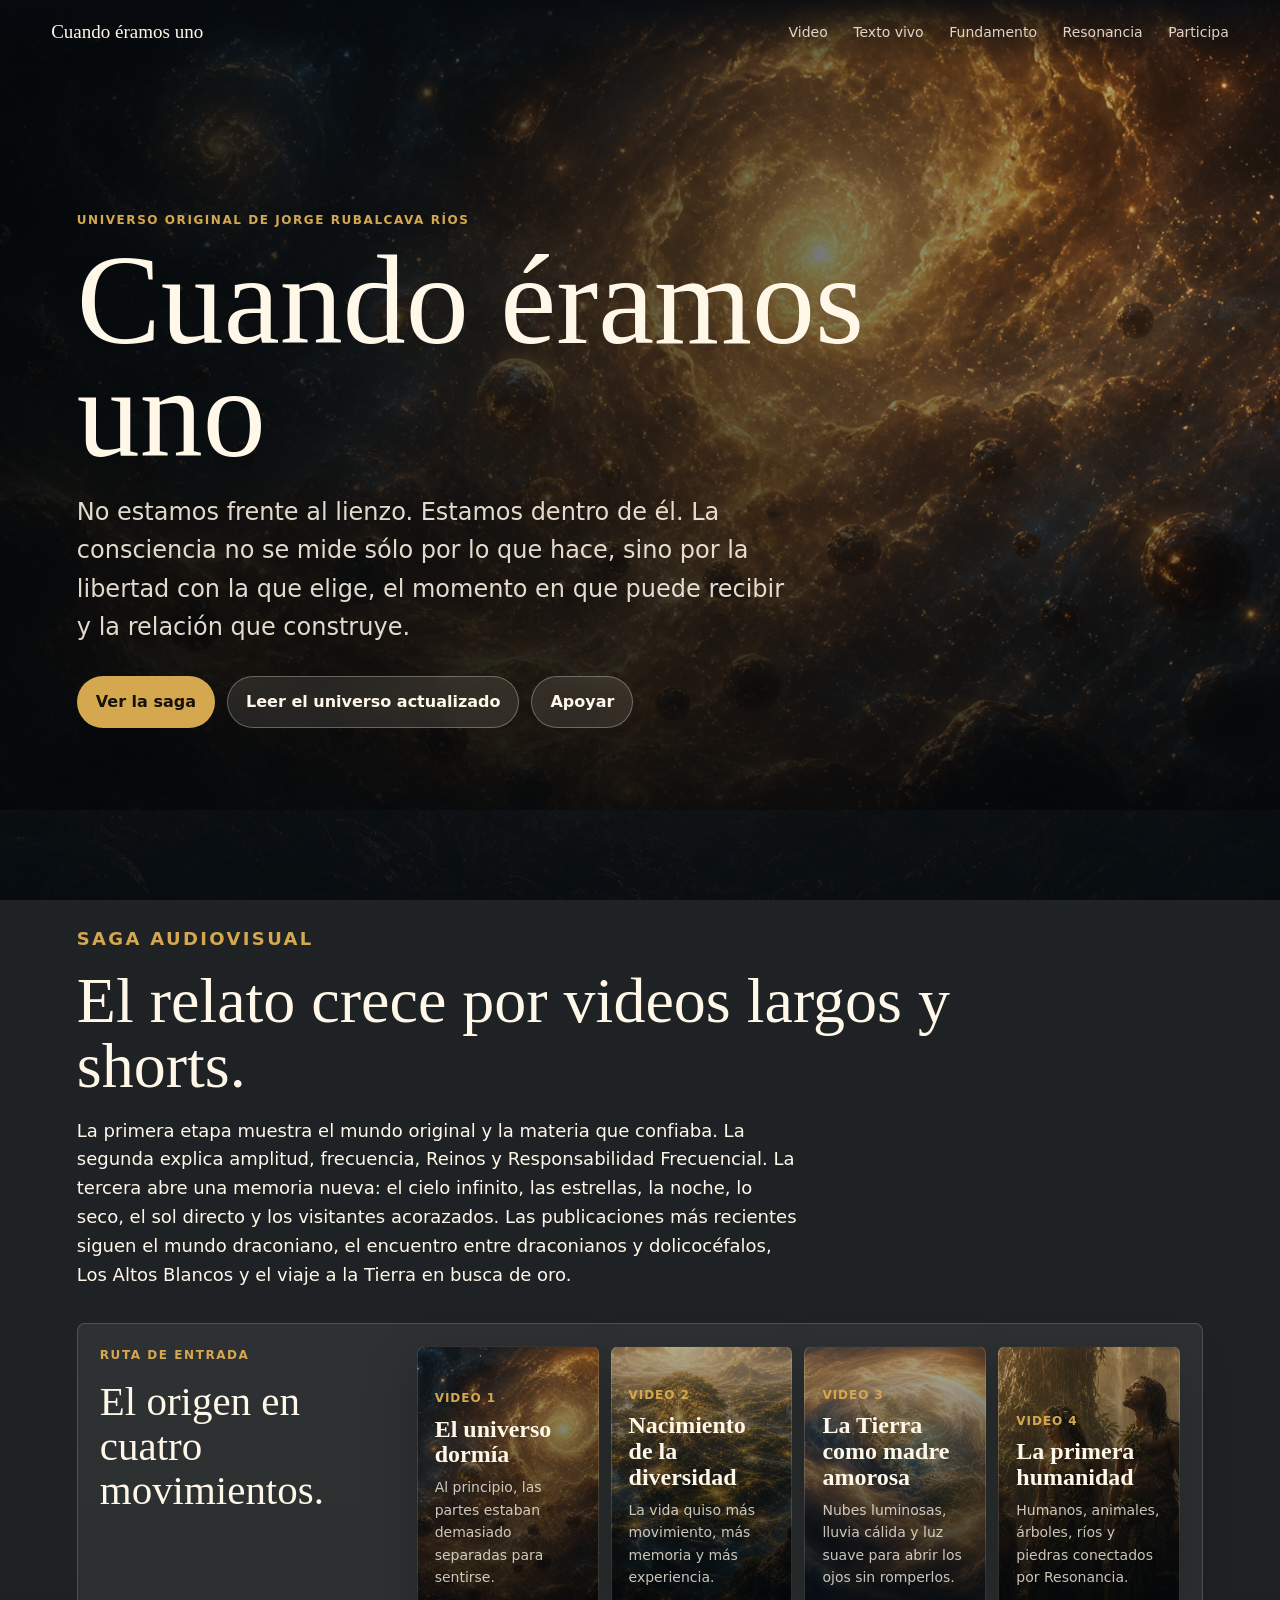
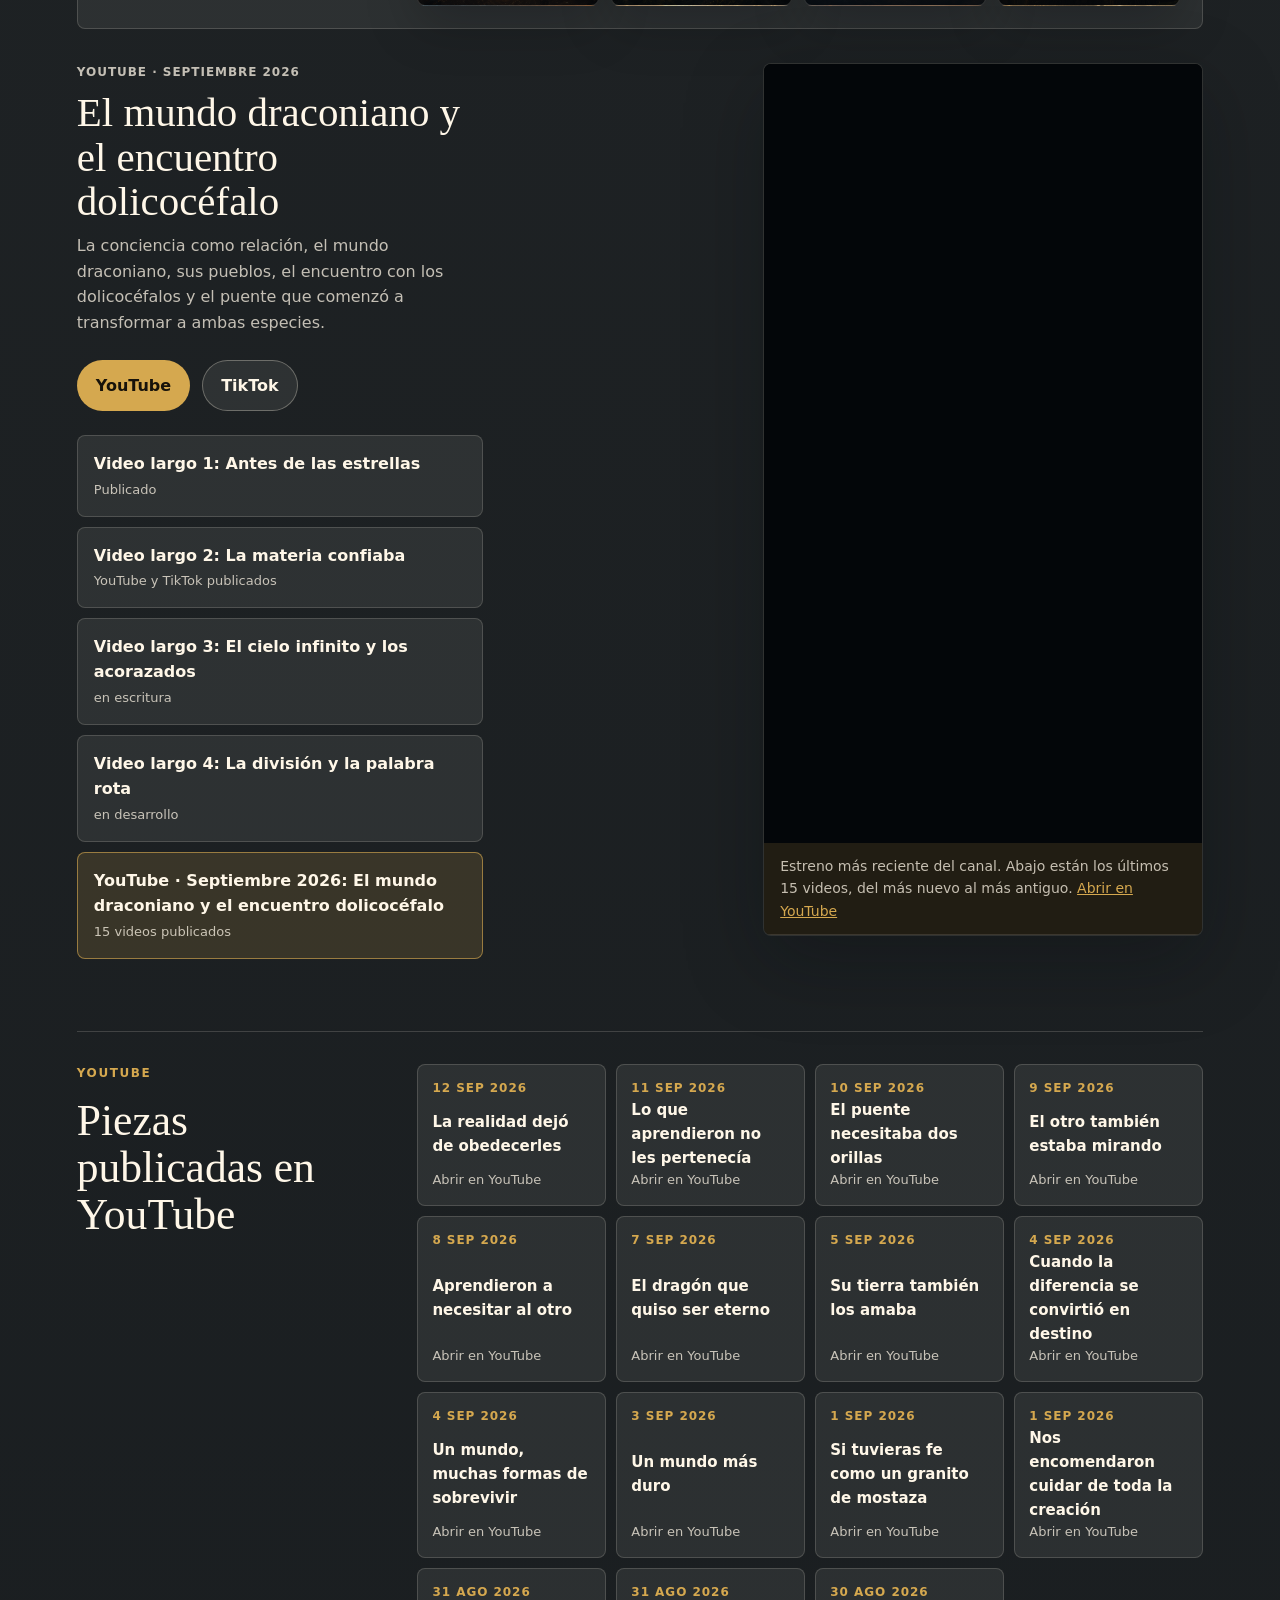
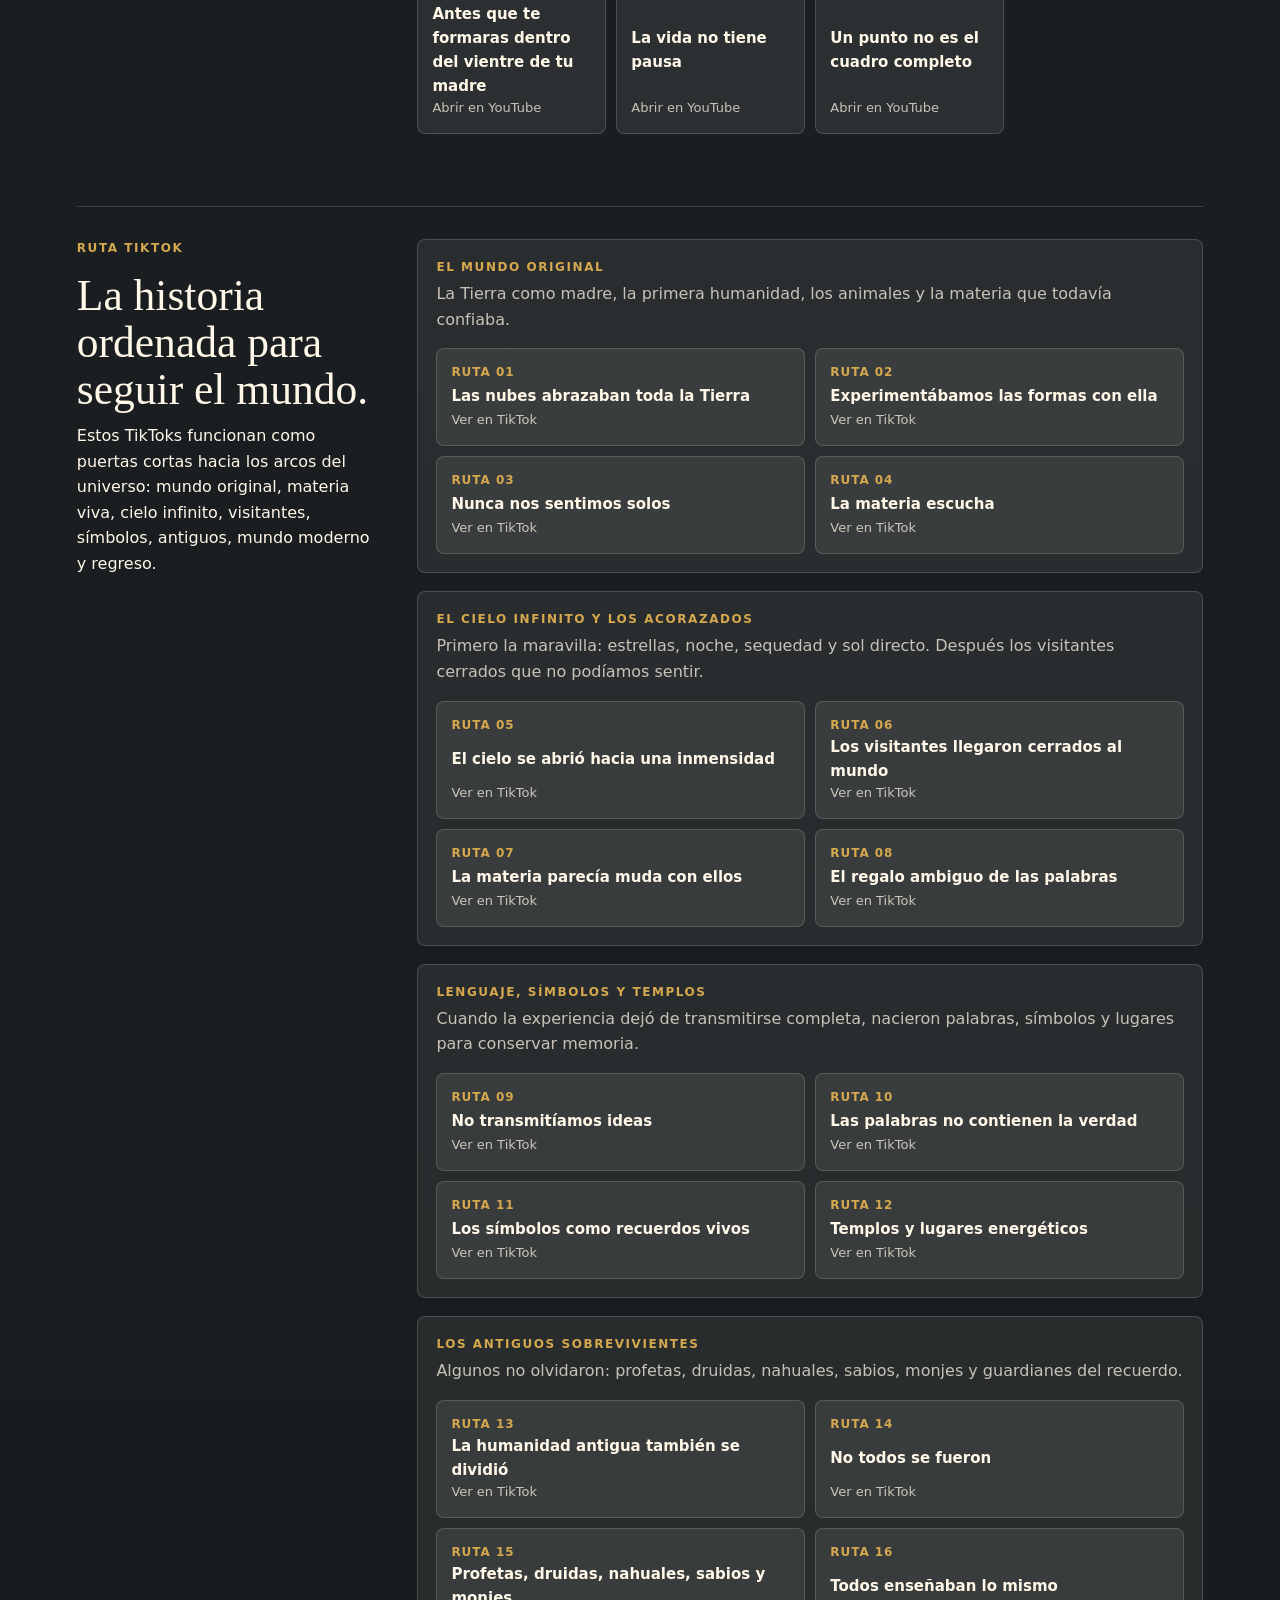
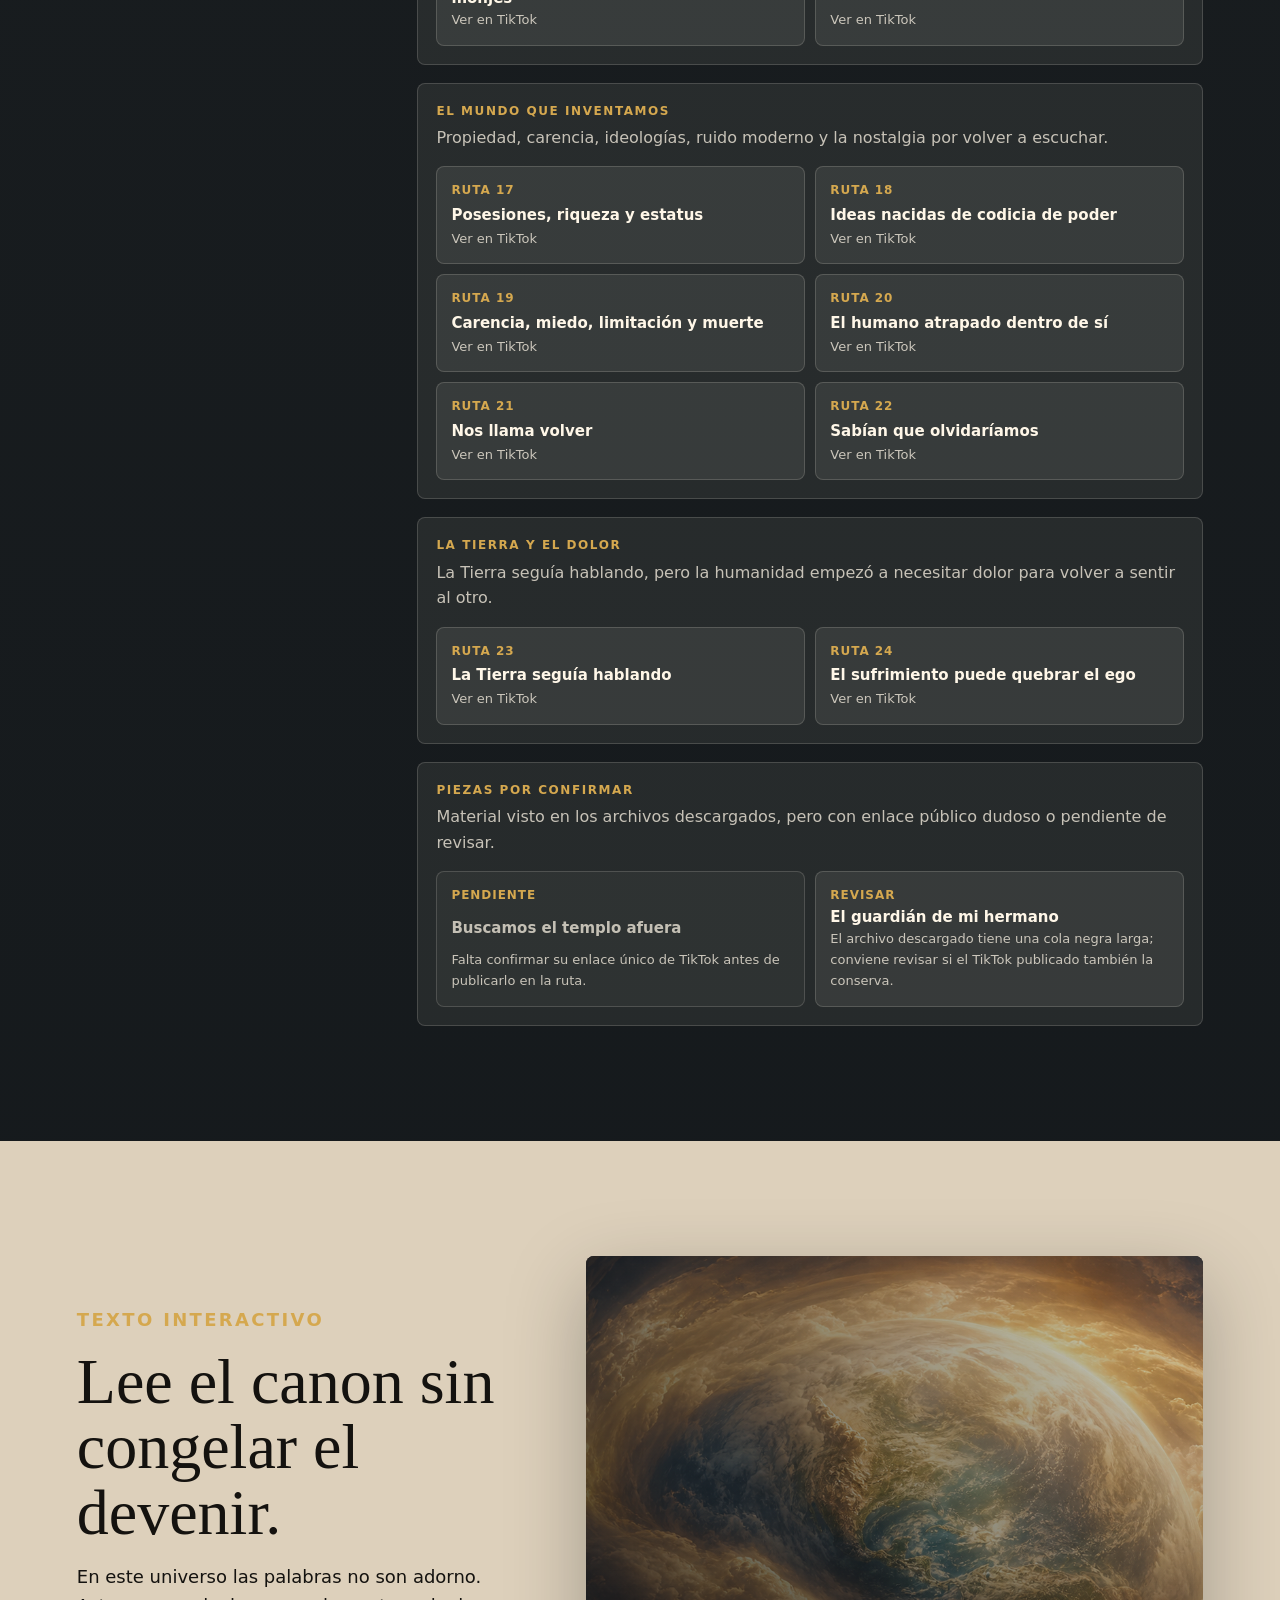
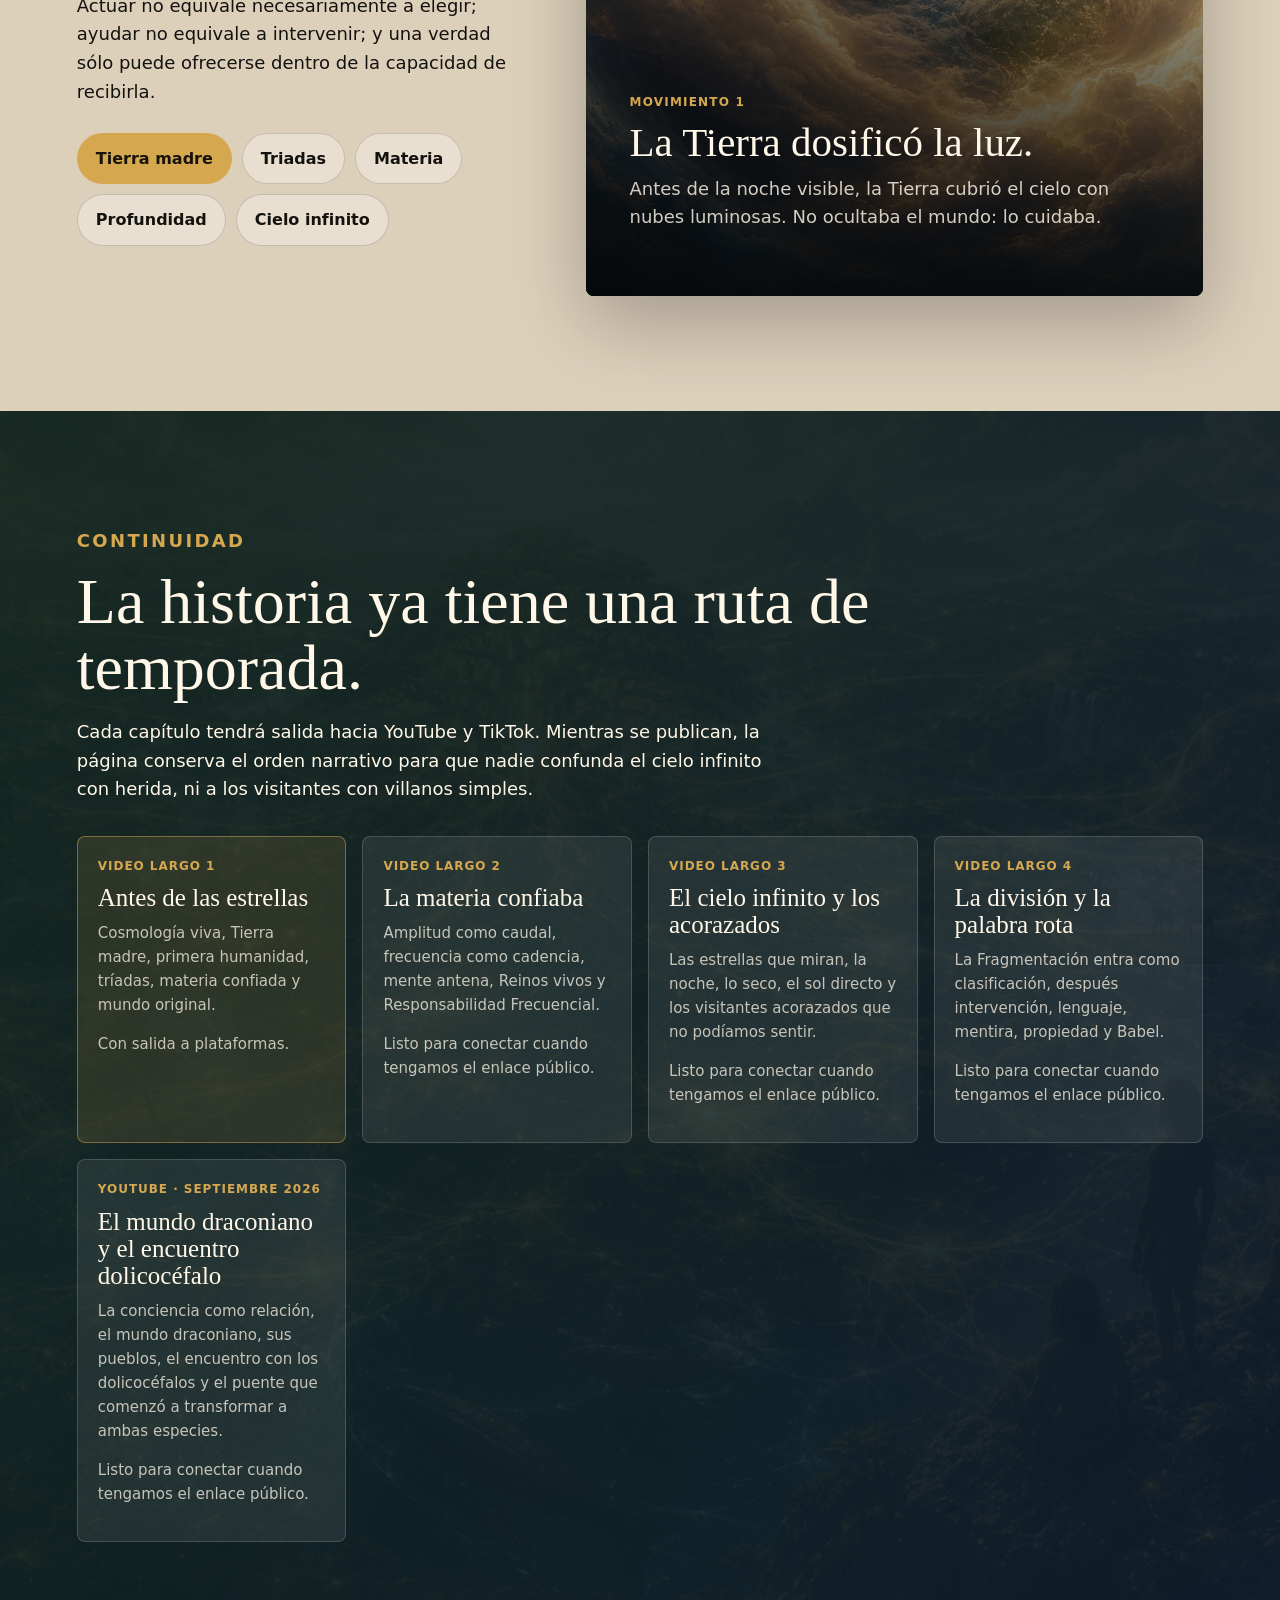
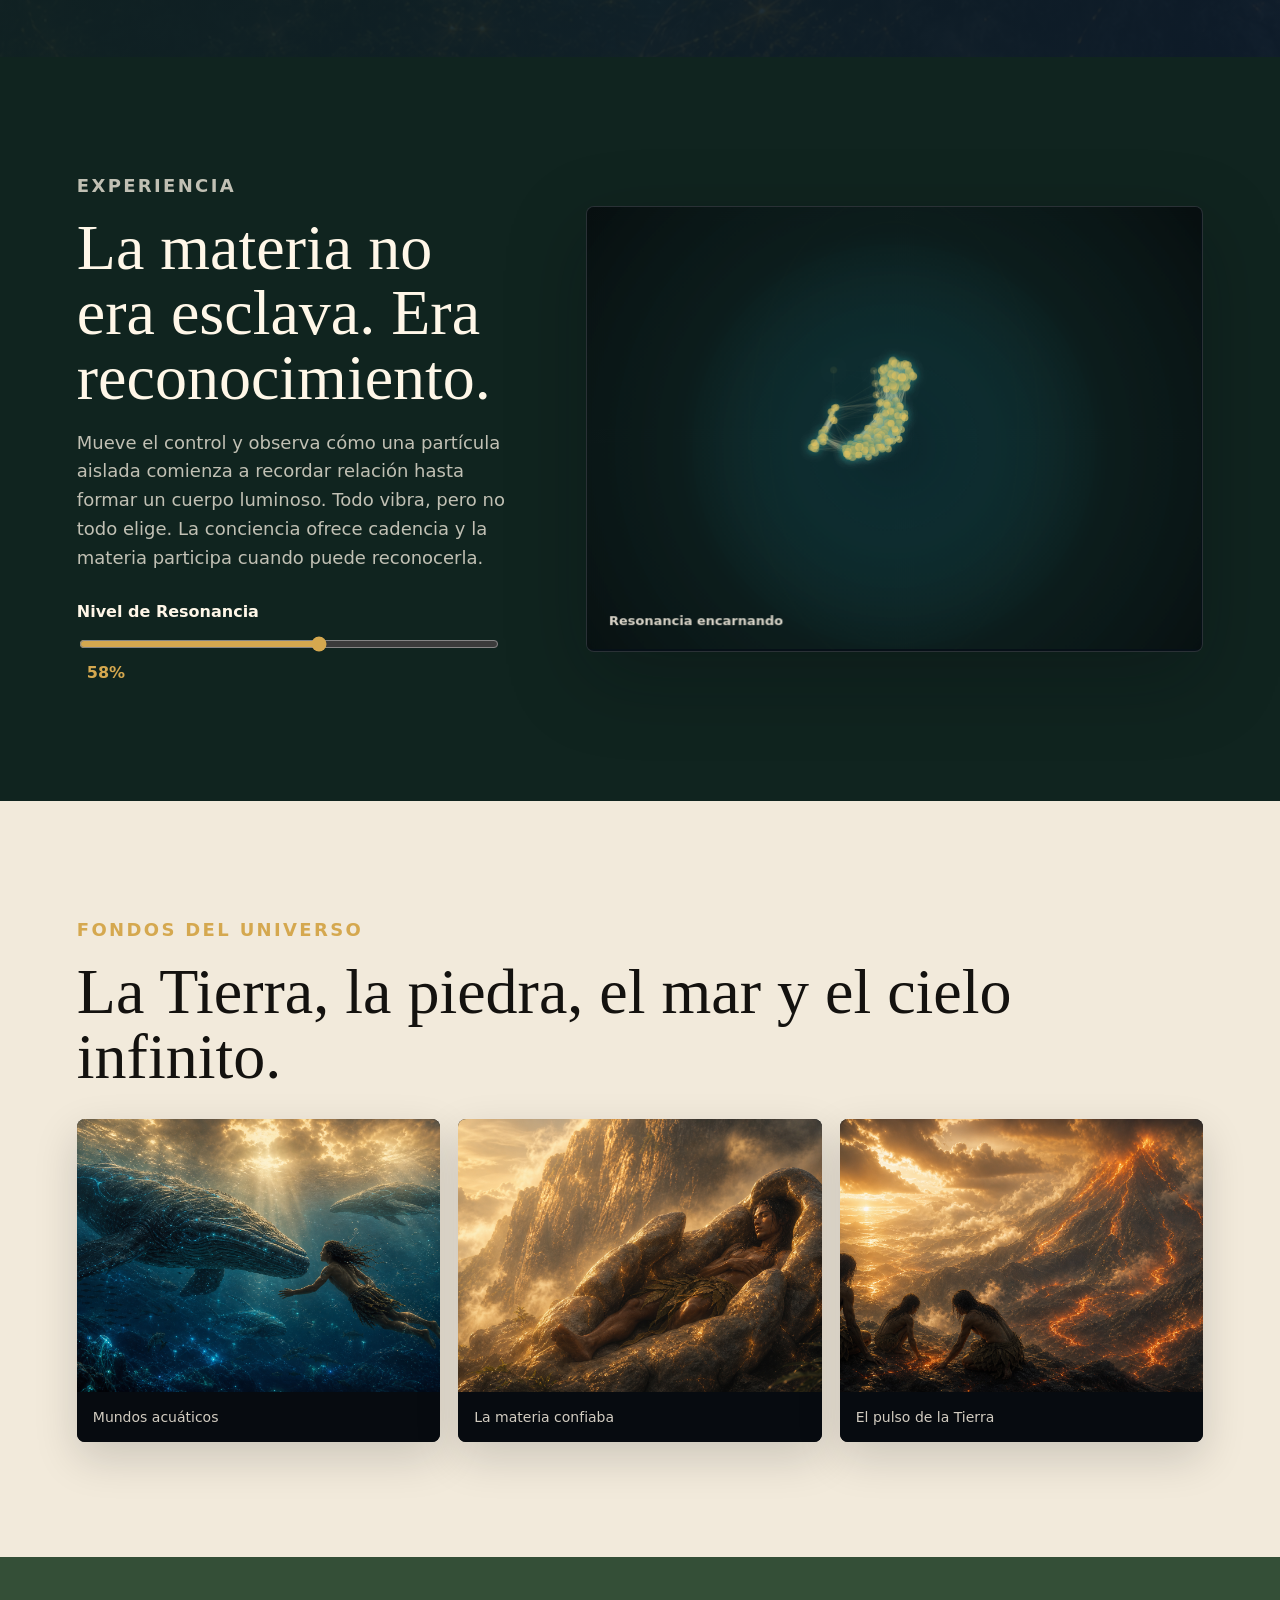
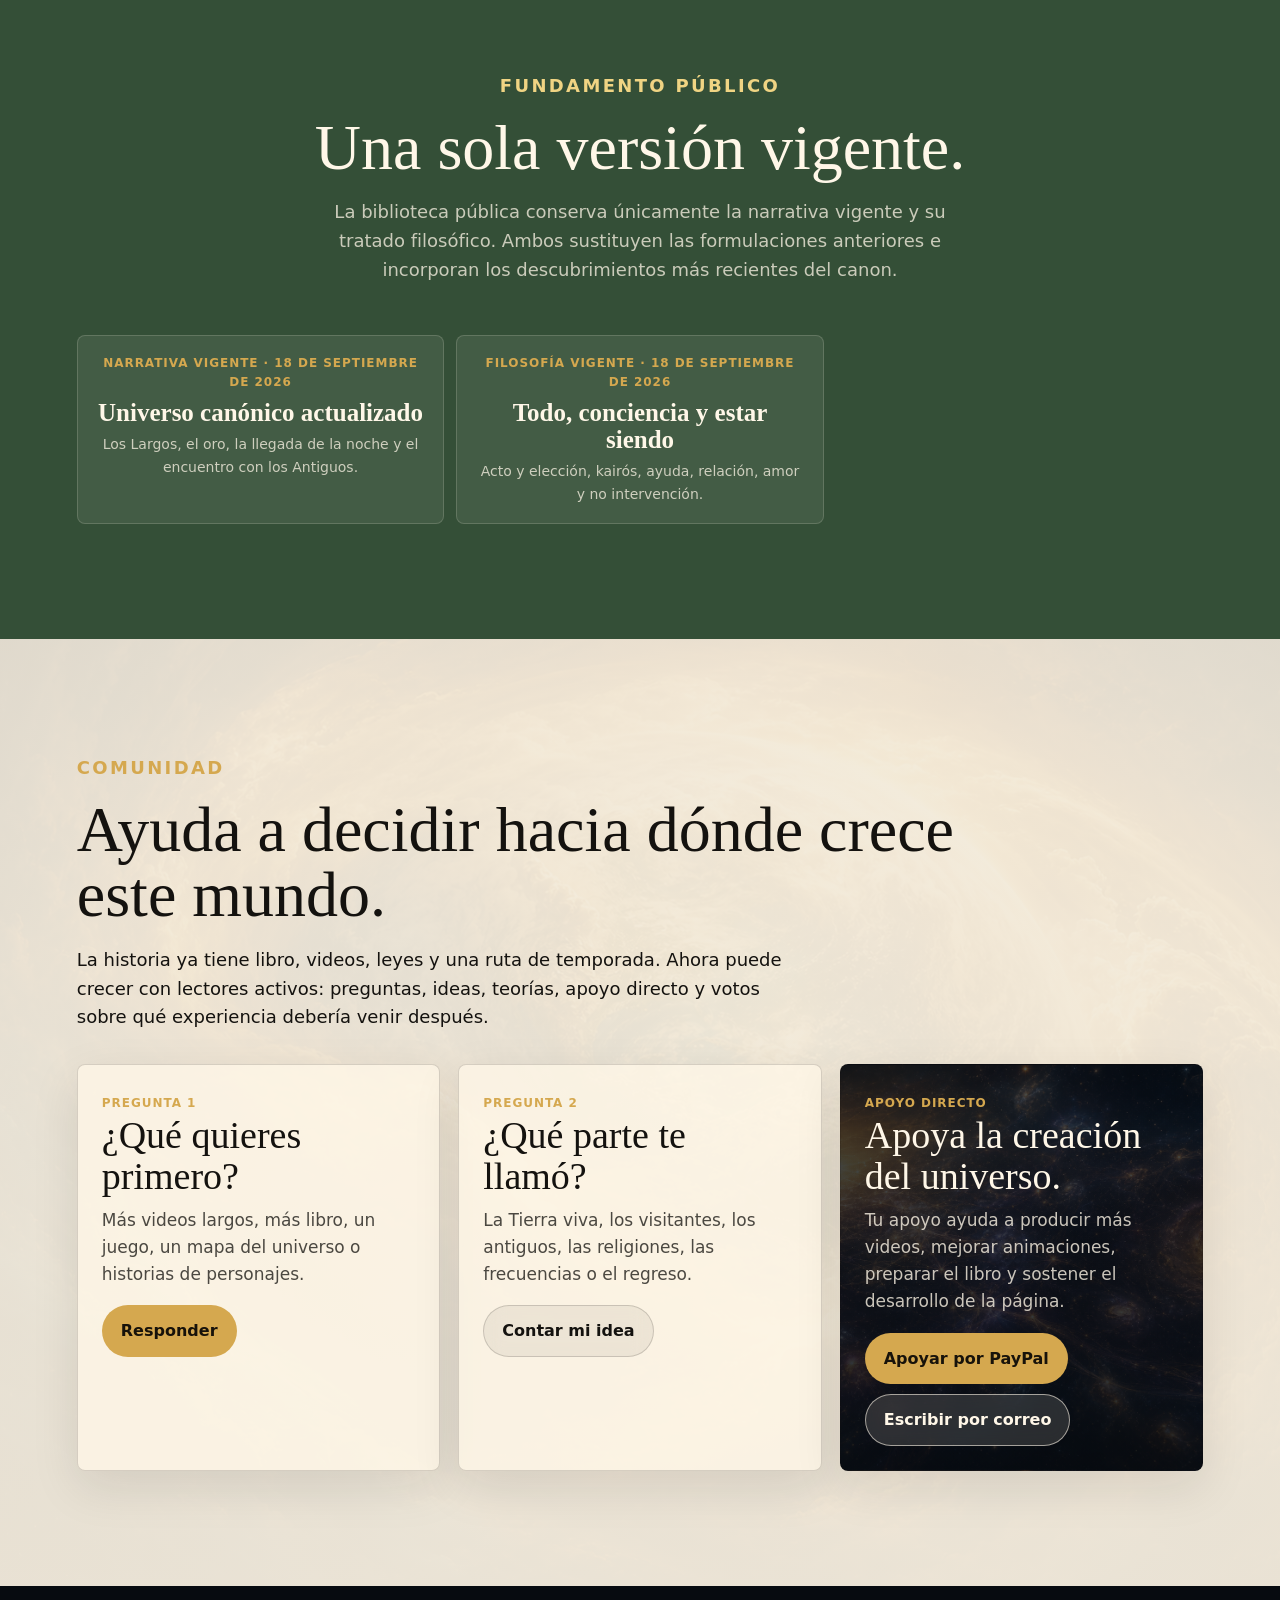
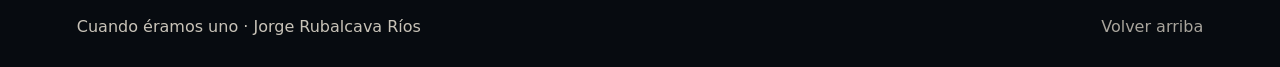
==== commit 7d8de425: "Actualiza el canon público vigente" ====
--- a/index.html
+++ b/index.html
@@ -8,7 +8,7 @@
       name="description"
       content="Universo narrativo de Cuando éramos uno: videos, texto interactivo y canon de una mitología filosófica sobre la Tierra viva, la Resonancia y la Fragmentación."
     />
-    <link rel="stylesheet" href="styles.css?v=20260913-1" />
+    <link rel="stylesheet" href="styles.css?v=20260918-1" />
   </head>
   <body>
     <header class="site-header" aria-label="Navegación principal">
@@ -34,9 +34,9 @@
           <p class="eyebrow">Universo original de Jorge Rubalcava Ríos</p>
           <h1 id="hero-title">Cuando éramos uno</h1>
           <p class="hero-lede">
-            No estamos frente al lienzo. Estamos dentro de él. La Tierra fue
-            madre, la materia confiaba y la conciencia aprendió que cada
-            pensamiento, emoción y acto deja una cadencia en el Todo.
+            No estamos frente al lienzo. Estamos dentro de él. La consciencia
+            no se mide sólo por lo que hace, sino por la libertad con la que
+            elige, el momento en que puede recibir y la relación que construye.
           </p>
           <div class="hero-actions" aria-label="Acciones principales">
             <a class="button primary" href="#video">Ver la saga</a>
@@ -55,7 +55,9 @@
             La segunda explica amplitud, frecuencia, Reinos y Responsabilidad
             Frecuencial. La tercera abre una memoria nueva: el cielo infinito,
             las estrellas, la noche, lo seco, el sol directo y los visitantes
-            acorazados.
+            acorazados. Las publicaciones más recientes siguen el mundo
+            draconiano, el encuentro entre draconianos y dolicocéfalos, Los
+            Altos Blancos y el viaje a la Tierra en busca de oro.
           </p>
         </div>
 
@@ -108,11 +110,11 @@
       <section class="interactive-text" id="texto" aria-labelledby="text-title">
         <div class="text-panel">
           <p class="section-kicker">Texto interactivo</p>
-          <h2 id="text-title">Lee el origen con las palabras correctas.</h2>
-          <p>
-            En este universo las palabras no son adorno. Amplitud no es frecuencia;
-            Resonancia no es control; la materia no obedece, reconoce. Cada
-            movimiento abre una imagen y una regla para no perder la sutileza.
+          <h2 id="text-title">Lee el canon sin congelar el devenir.</h2>
+          <p>
+            En este universo las palabras no son adorno. Actuar no equivale
+            necesariamente a elegir; ayudar no equivale a intervenir; y una
+            verdad sólo puede ofrecerse dentro de la capacidad de recibirla.
           </p>
           <div class="story-buttons" id="storyButtons" aria-label="Movimientos del texto"></div>
         </div>
@@ -190,74 +192,23 @@
       <section class="archive" id="lectura" aria-labelledby="archive-title">
         <div>
           <p class="section-kicker">Fundamento público</p>
-          <h2 id="archive-title">Tratado, canon y leyes del universo.</h2>
-          <p>
-            La página también debe dejar leyendo a quien llegue por los videos.
-            Aquí están los escritos vigentes de septiembre de 2026: el universo
-            actualizado y el tratado filosófico, junto con las versiones anteriores
-            y las leyes que sostienen el proyecto.
+          <h2 id="archive-title">Una sola versión vigente.</h2>
+          <p>
+            La biblioteca pública conserva únicamente la narrativa vigente y su
+            tratado filosófico. Ambos sustituyen las formulaciones anteriores e
+            incorporan los descubrimientos más recientes del canon.
           </p>
         </div>
         <div class="archive-links reading-grid" aria-label="Lecturas del universo">
           <a href="lectura.html?doc=universo-septiembre-2026">
-            <span>Lectura principal · Septiembre 2026</span>
-            <strong>Universo actualizado</strong>
-            <small>La versión narrativa vigente de Cuando éramos uno.</small>
+            <span>Narrativa vigente · 18 de septiembre de 2026</span>
+            <strong>Universo canónico actualizado</strong>
+            <small>Los Largos, el oro, la llegada de la noche y el encuentro con los Antiguos.</small>
           </a>
           <a href="lectura.html?doc=tratado-septiembre-2026">
-            <span>Canon filosófico · Septiembre 2026</span>
+            <span>Filosofía vigente · 18 de septiembre de 2026</span>
             <strong>Todo, conciencia y estar siendo</strong>
-            <small>El tratado maestro que acompaña y ordena el universo.</small>
-          </a>
-          <a href="lectura.html?doc=tratado">
-            <span>Tratado</span>
-            <strong>Unidad y Fragmentación</strong>
-            <small>La filosofía que sostiene el universo narrativo.</small>
-          </a>
-          <a href="lectura.html?doc=libro-v5">
-            <span>Libro</span>
-            <strong>Manuscrito base v5</strong>
-            <small>La versión más reciente del libro fundacional.</small>
-          </a>
-          <a href="lectura.html?doc=cambios-shorts-2-3-666">
-            <span>Registro editorial</span>
-            <strong>Integración de los shorts 2 a 3.666</strong>
-            <small>Qué cambió, dónde se integró y qué partes del canon se preservaron.</small>
-          </a>
-          <a href="lectura.html?doc=video3">
-            <span>Producción</span>
-            <strong>Video Largo 3</strong>
-            <small>El cielo infinito, los acorazados y la memoria corregida.</small>
-          </a>
-          <a href="lectura.html?doc=biblia">
-            <span>Canon maestro</span>
-            <strong>Biblia del universo</strong>
-            <small>Ontología, metafísica, teología y narrativa.</small>
-          </a>
-          <a href="lectura.html?doc=resonancia">
-            <span>Reglas</span>
-            <strong>Ley de Resonancia Material</strong>
-            <small>Materia, amplitud, transformación y límites.</small>
-          </a>
-          <a href="lectura.html?doc=responsabilidad">
-            <span>Reglas</span>
-            <strong>Responsabilidad Frecuencial</strong>
-            <small>Humano, Reinos, elección y mundo vivo.</small>
-          </a>
-          <a href="lectura.html?doc=recopilacion">
-            <span>Archivo</span>
-            <strong>Recopilación del universo</strong>
-            <small>Resumen vivo para futuros libros y videos.</small>
-          </a>
-          <a href="lectura.html?doc=videos">
-            <span>Producción</span>
-            <strong>Videos publicados</strong>
-            <small>Registro de YouTube, TikTok y ruta narrativa.</small>
-          </a>
-          <a href="lectura.html?doc=bibliografia">
-            <span>Consulta</span>
-            <strong>Bibliografía de consulta</strong>
-            <small>Autores, textos y tradiciones para seguir investigando.</small>
+            <small>Acto y elección, kairós, ayuda, relación, amor y no intervención.</small>
           </a>
         </div>
       </section>
@@ -307,6 +258,6 @@
     </footer>
 
     <script src="analytics.js?v=20260613-1"></script>
-    <script src="script.js?v=20260704-5"></script>
+    <script src="script.js?v=20260918-1"></script>
   </body>
 </html>
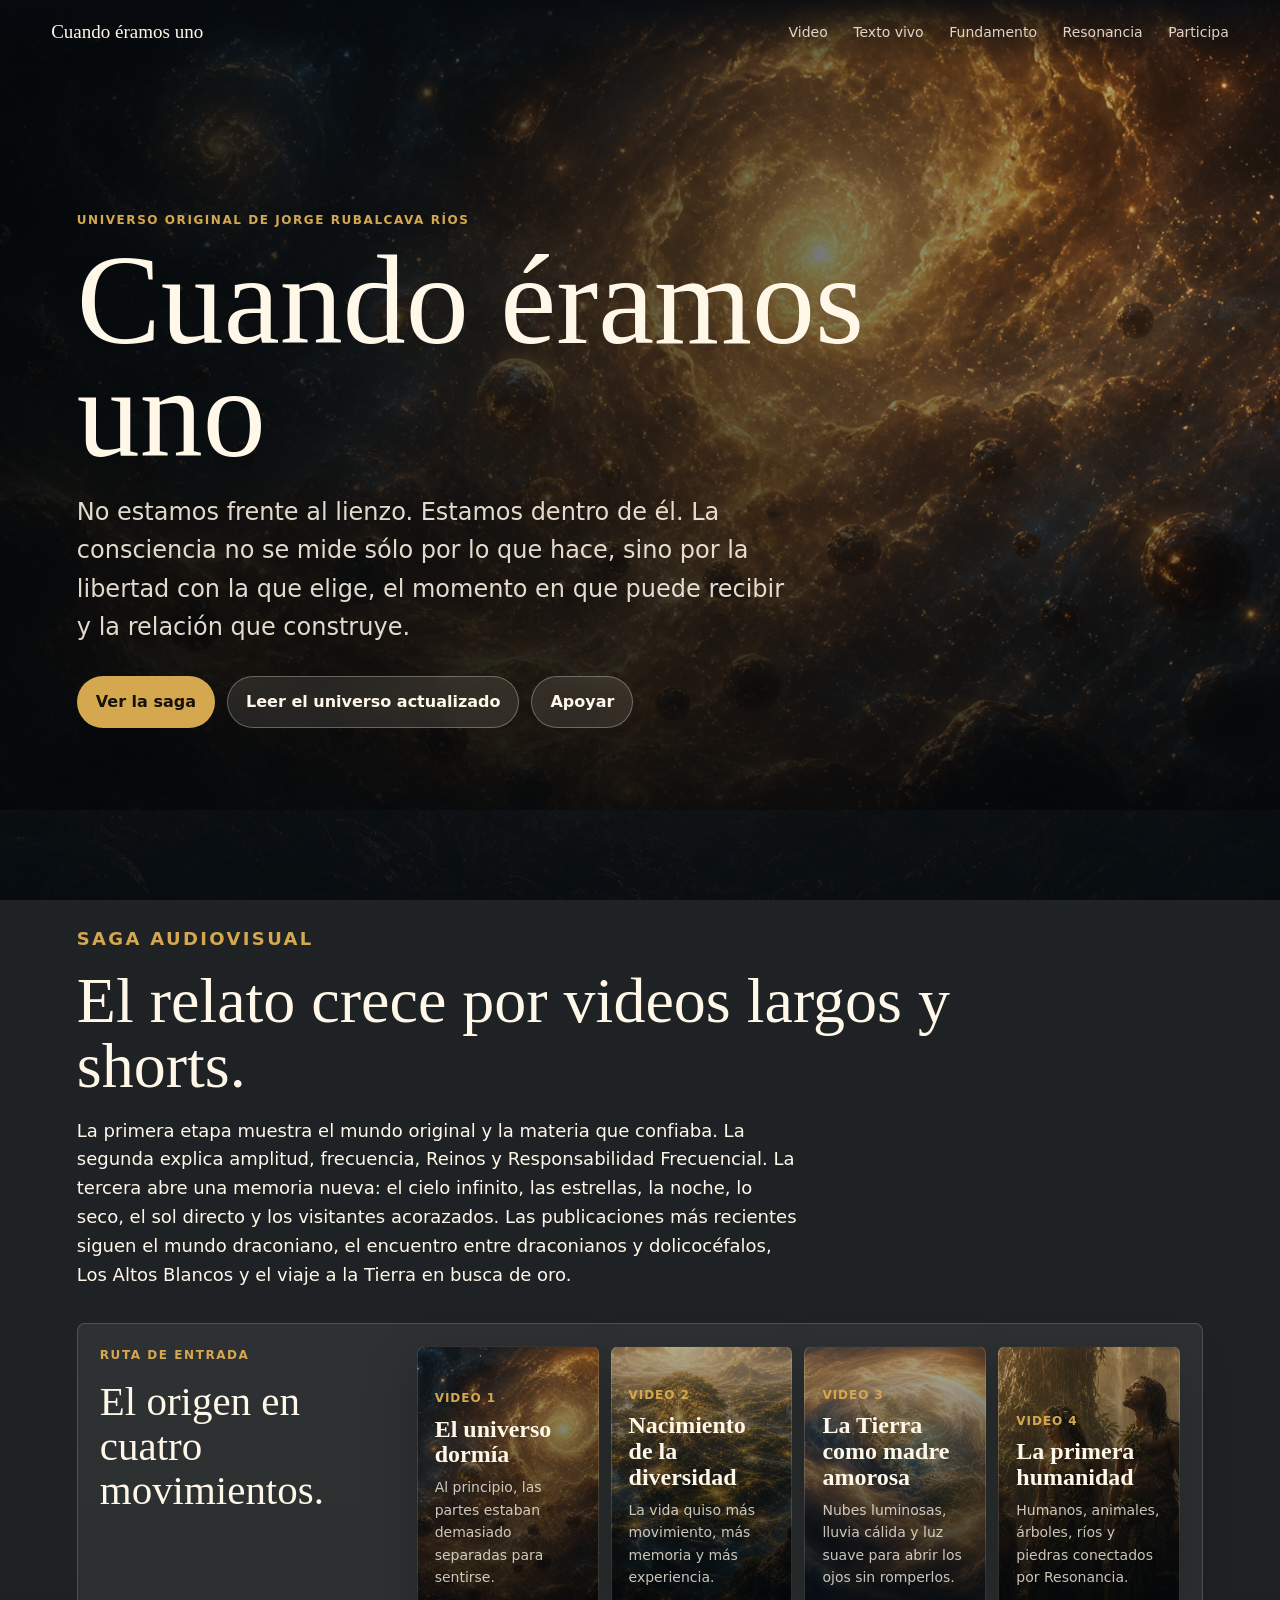
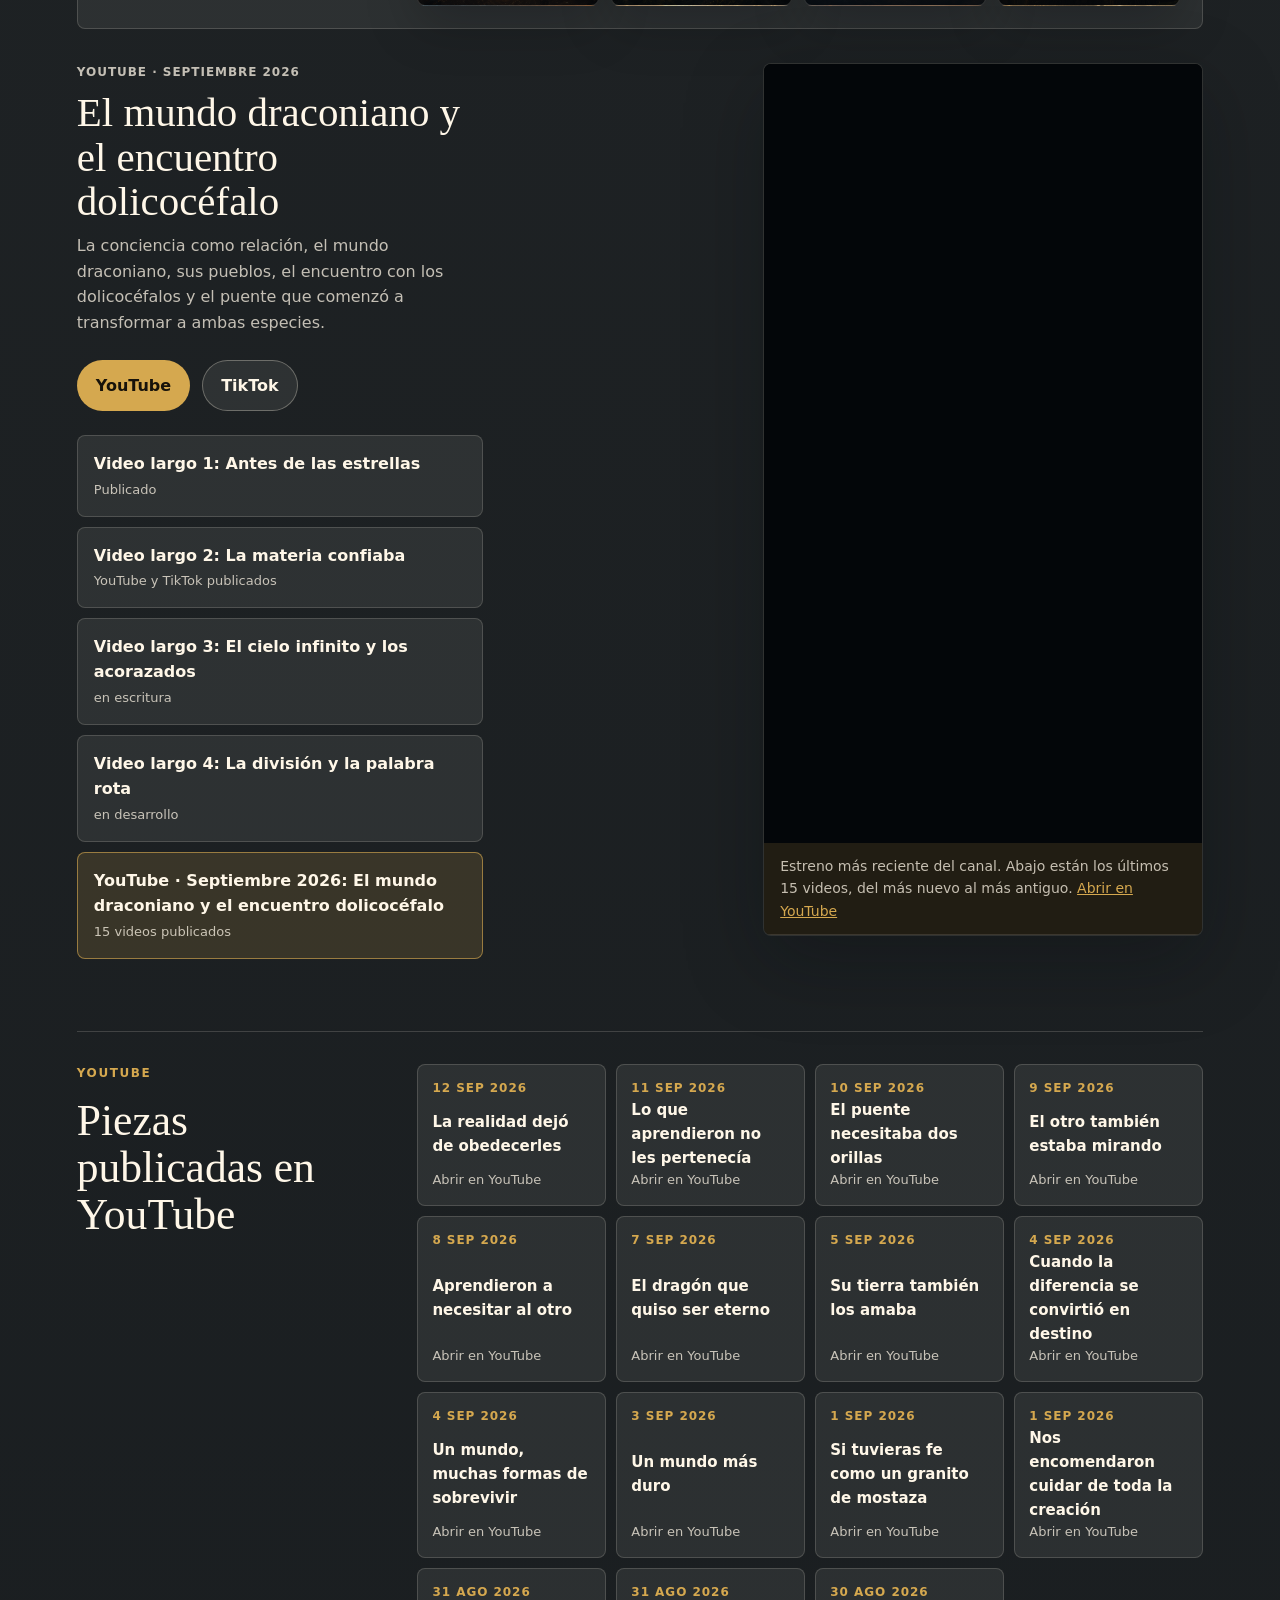
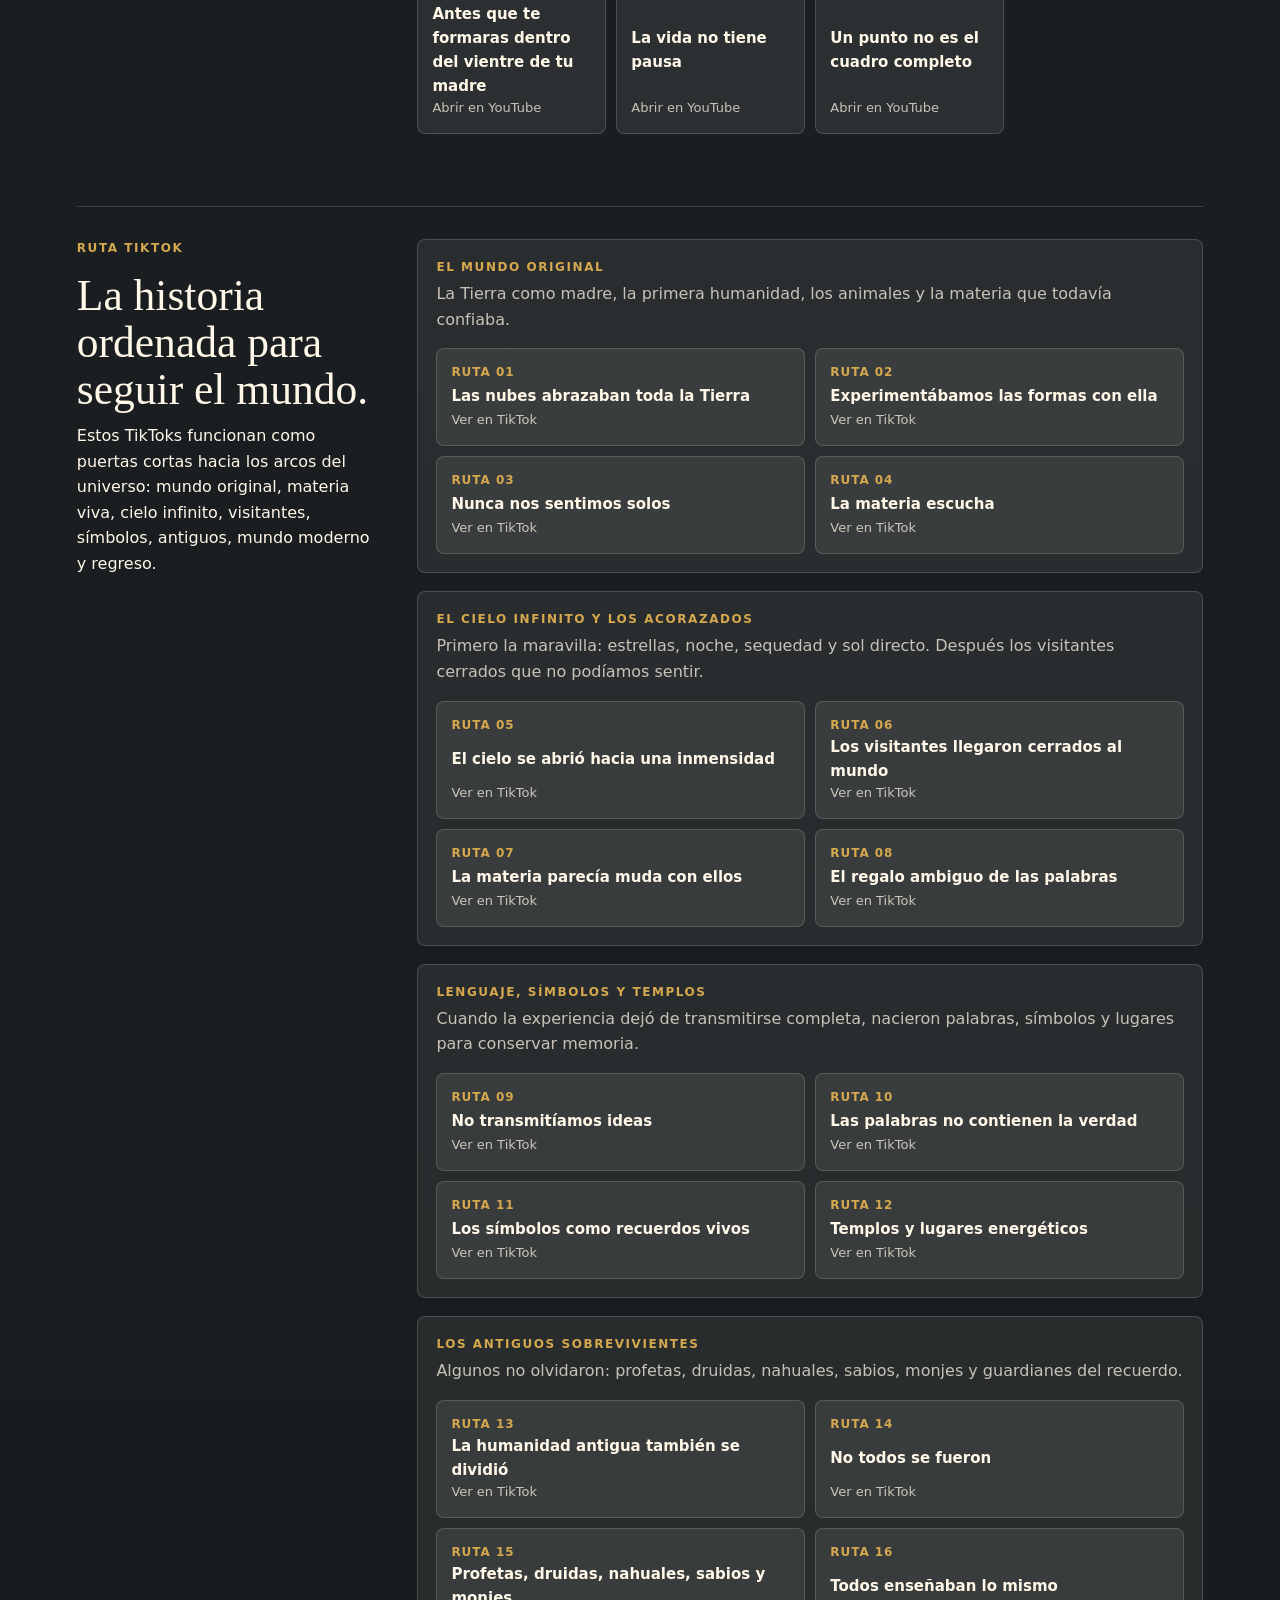
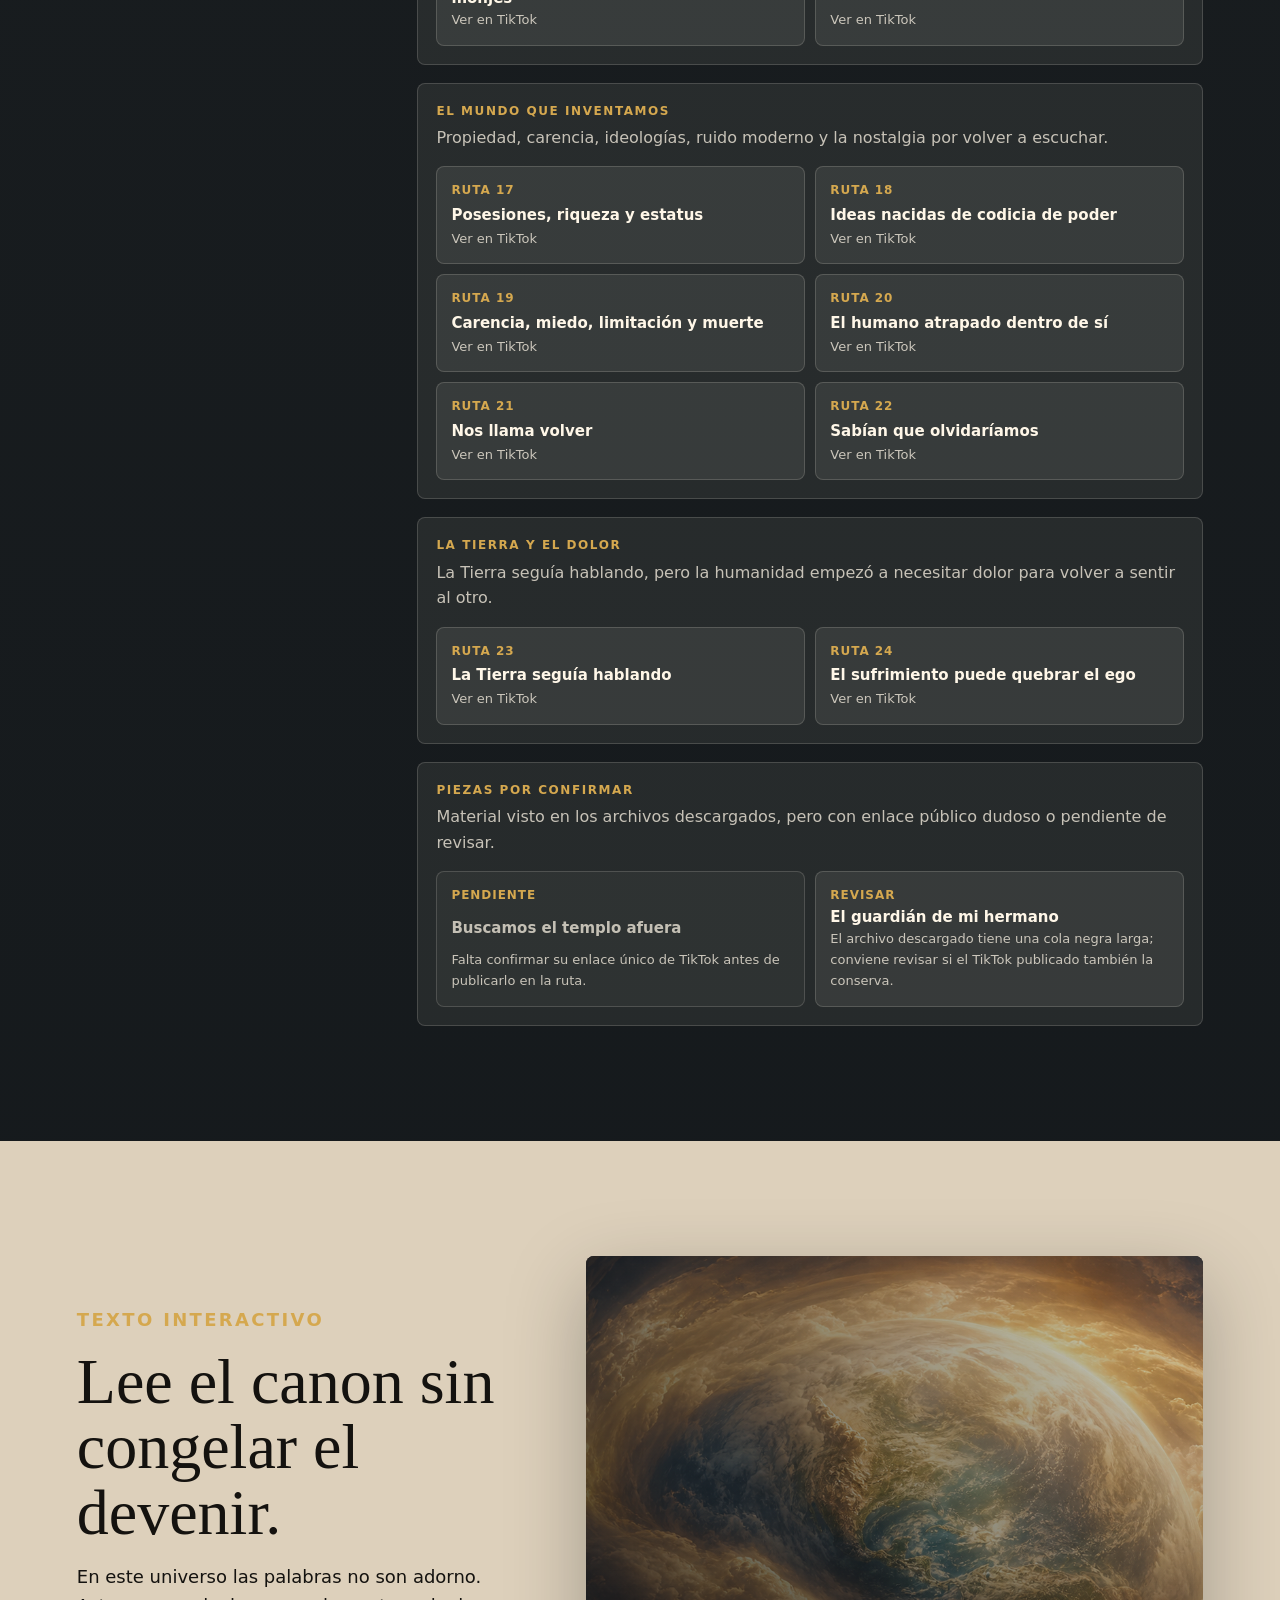
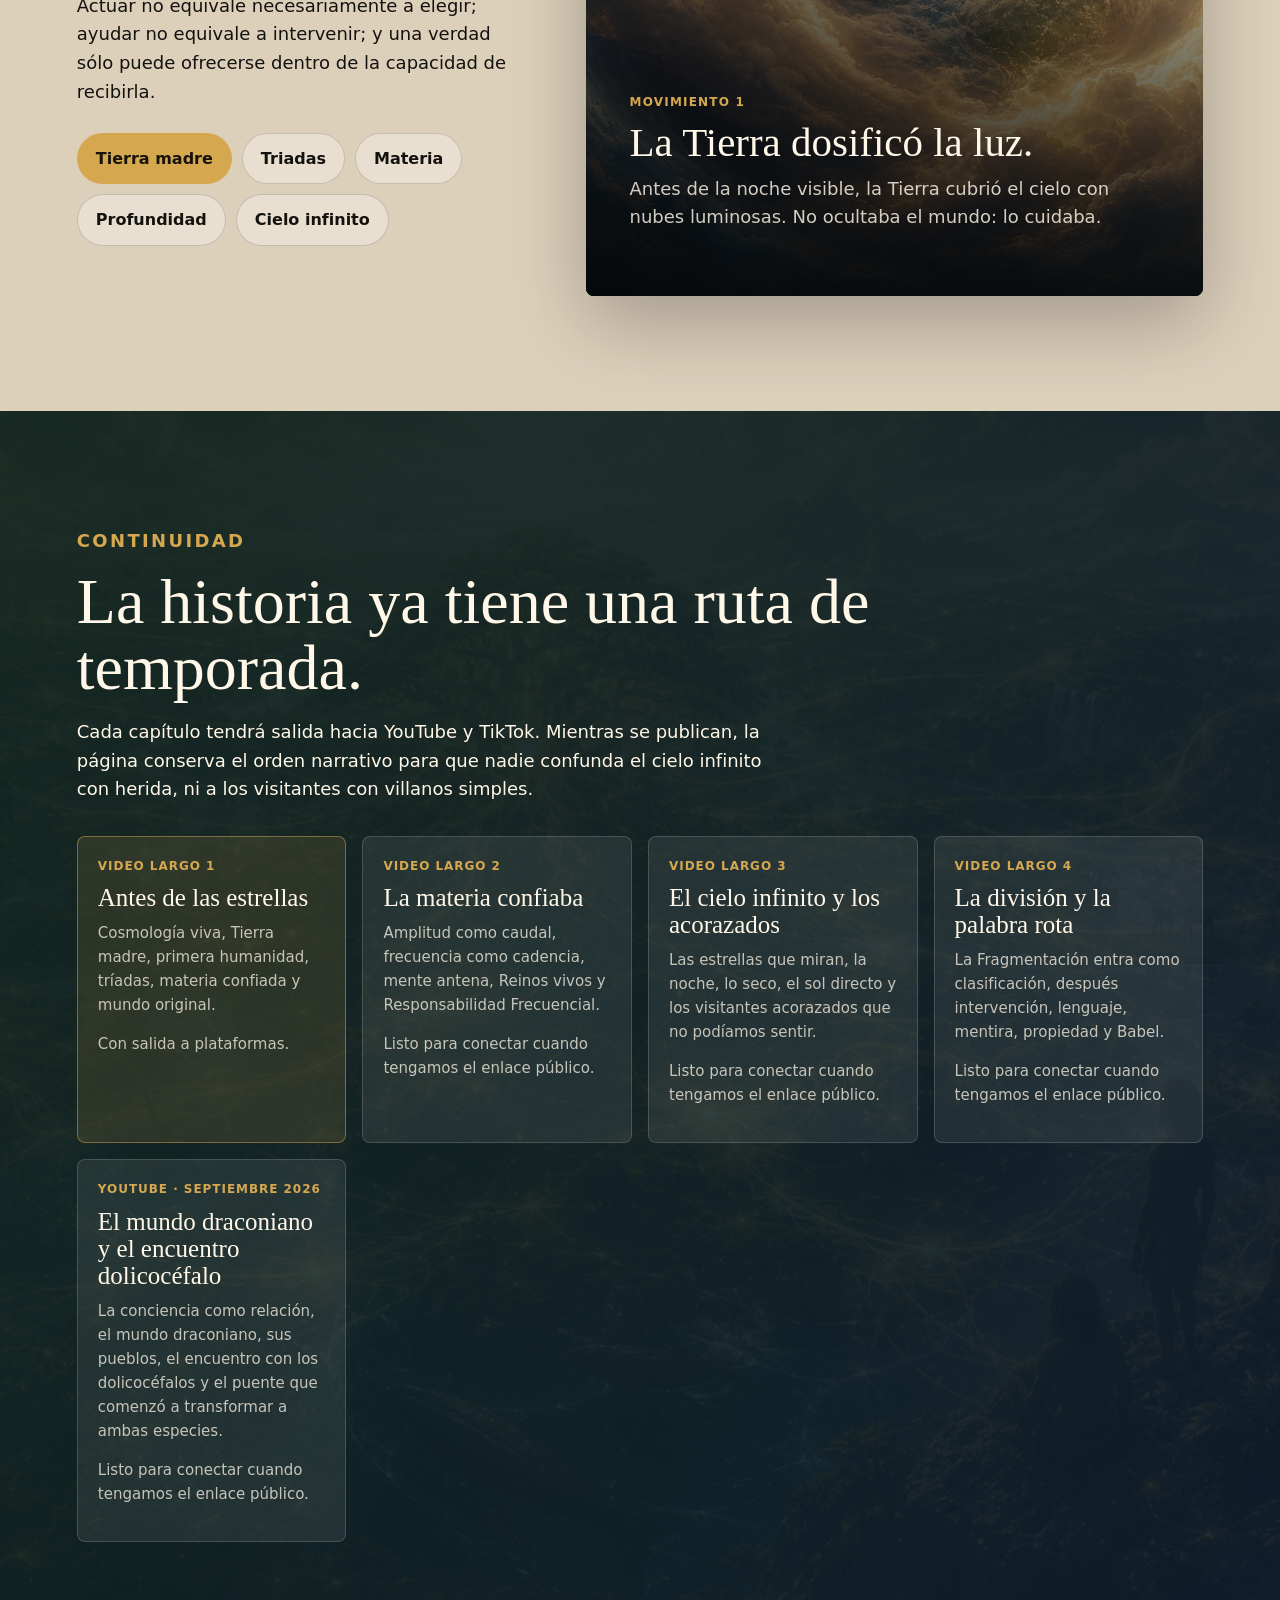
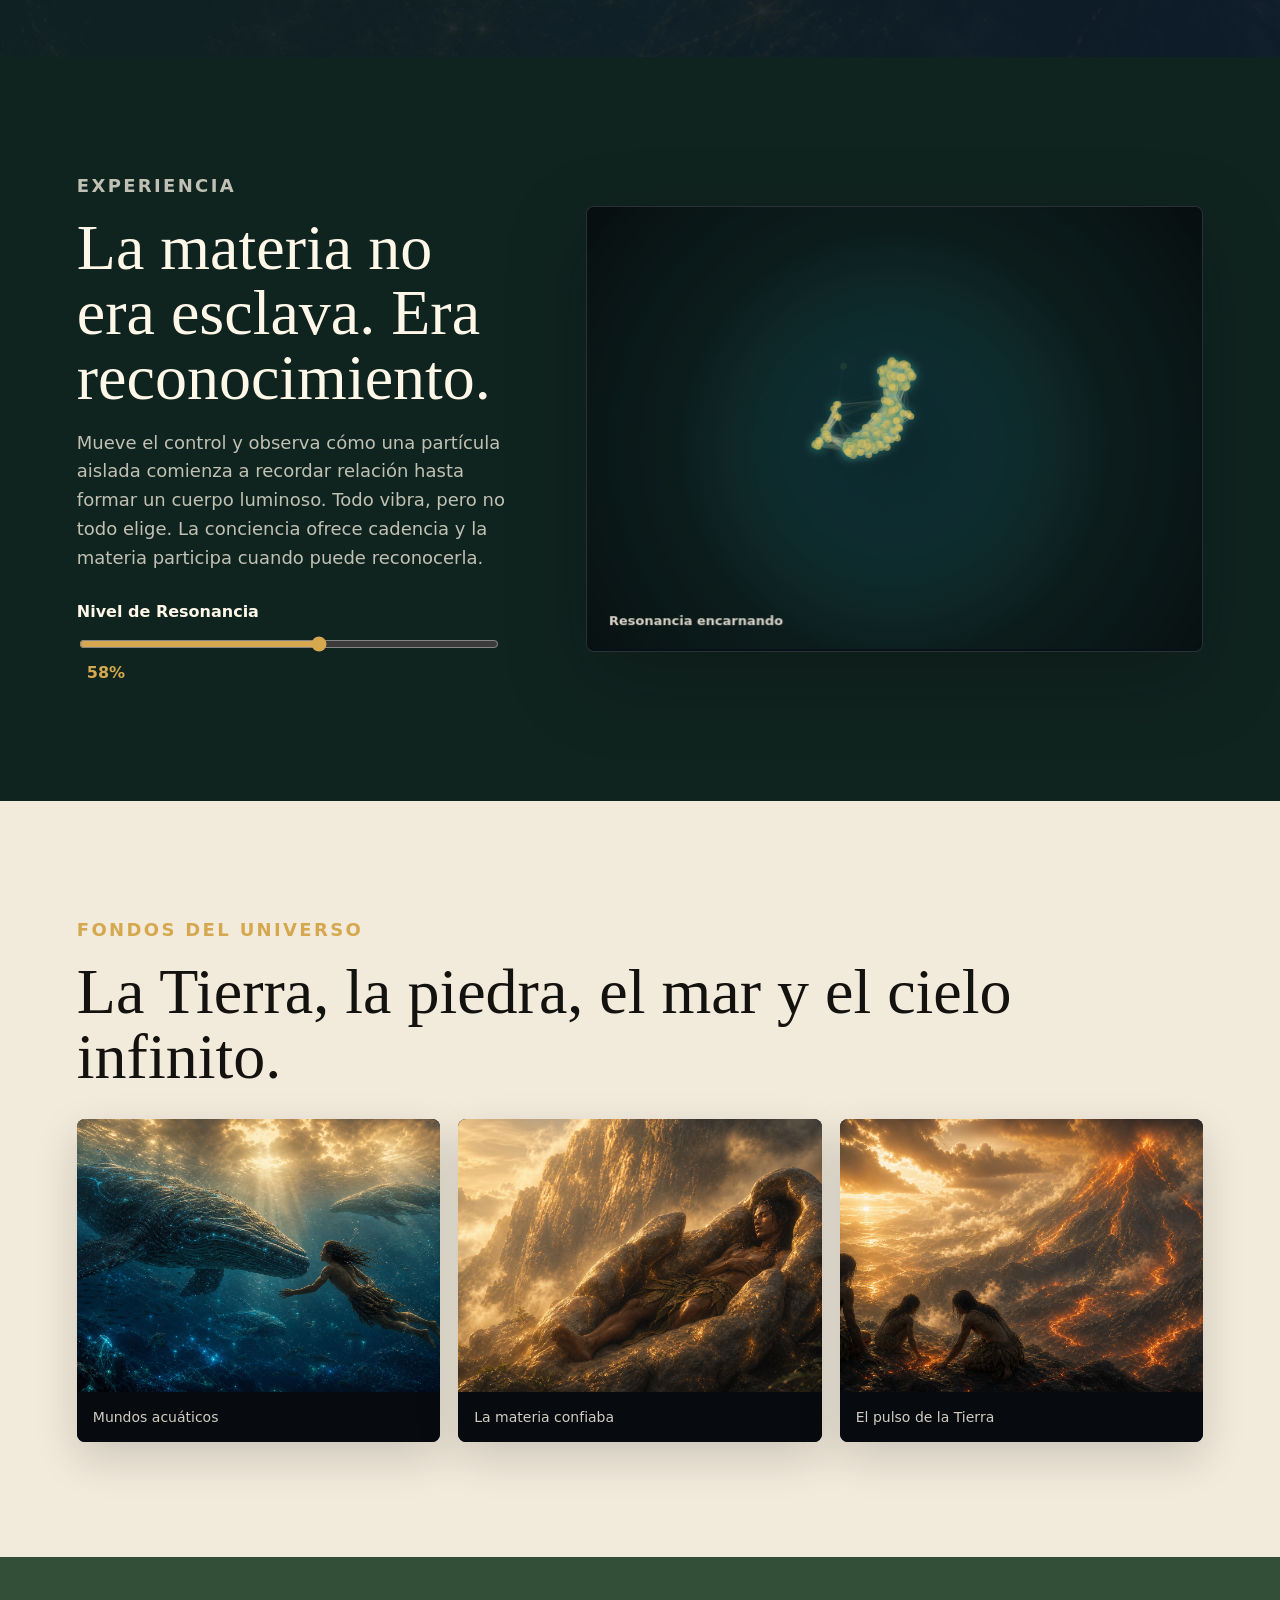
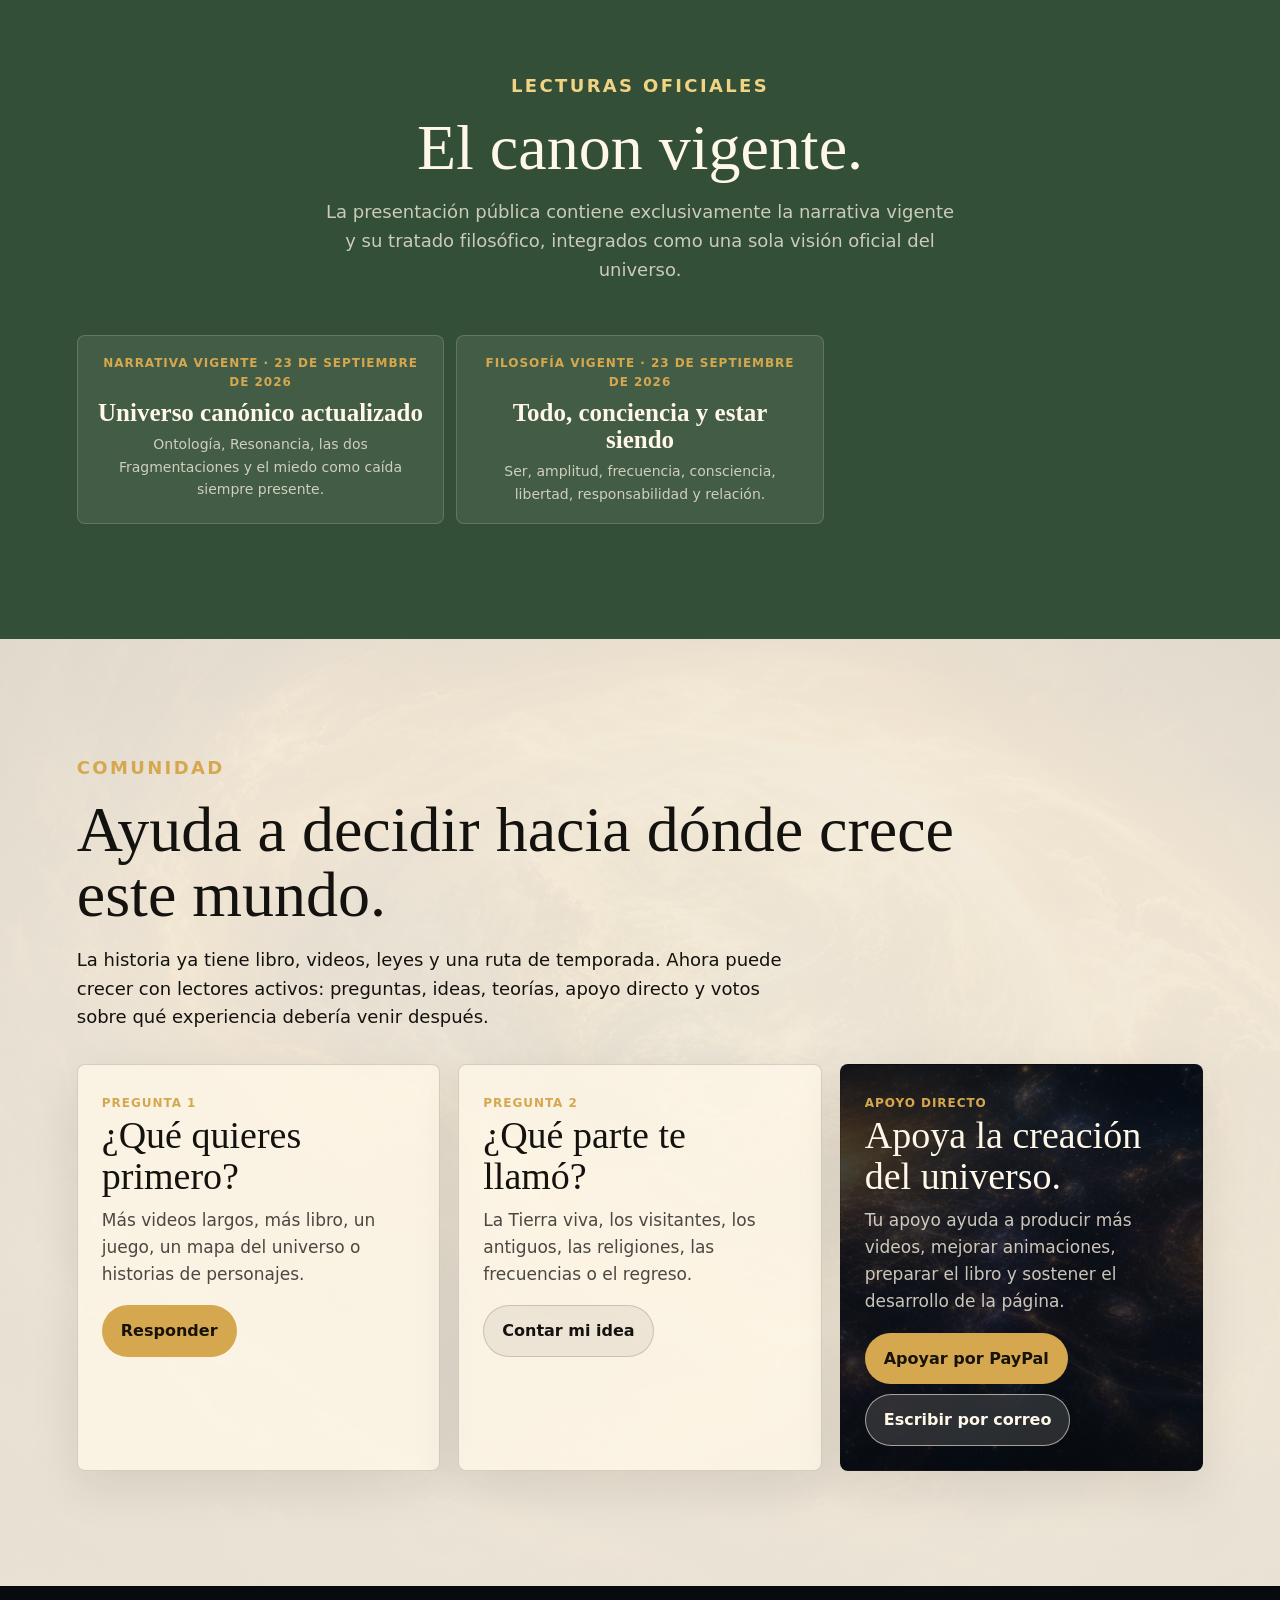
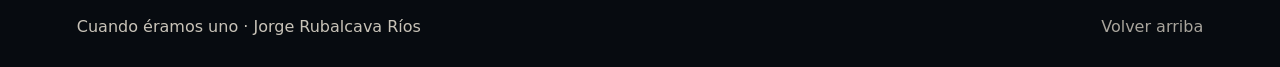
==== commit bbe0fe97: "Add files via upload" ====
--- a/index.html
+++ b/index.html
@@ -191,24 +191,23 @@
 
       <section class="archive" id="lectura" aria-labelledby="archive-title">
         <div>
-          <p class="section-kicker">Fundamento público</p>
-          <h2 id="archive-title">Una sola versión vigente.</h2>
-          <p>
-            La biblioteca pública conserva únicamente la narrativa vigente y su
-            tratado filosófico. Ambos sustituyen las formulaciones anteriores e
-            incorporan los descubrimientos más recientes del canon.
+          <p class="section-kicker">Lecturas oficiales</p>
+          <h2 id="archive-title">El canon vigente.</h2>
+          <p>
+            La presentación pública contiene exclusivamente la narrativa vigente y su
+            tratado filosófico, integrados como una sola visión oficial del universo.
           </p>
         </div>
         <div class="archive-links reading-grid" aria-label="Lecturas del universo">
           <a href="lectura.html?doc=universo-septiembre-2026">
-            <span>Narrativa vigente · 18 de septiembre de 2026</span>
+            <span>Narrativa vigente · 23 de septiembre de 2026</span>
             <strong>Universo canónico actualizado</strong>
-            <small>Los Largos, el oro, la llegada de la noche y el encuentro con los Antiguos.</small>
+            <small>Ontología, Resonancia, las dos Fragmentaciones y el miedo como caída siempre presente.</small>
           </a>
           <a href="lectura.html?doc=tratado-septiembre-2026">
-            <span>Filosofía vigente · 18 de septiembre de 2026</span>
+            <span>Filosofía vigente · 23 de septiembre de 2026</span>
             <strong>Todo, conciencia y estar siendo</strong>
-            <small>Acto y elección, kairós, ayuda, relación, amor y no intervención.</small>
+            <small>Ser, amplitud, frecuencia, consciencia, libertad, responsabilidad y relación.</small>
           </a>
         </div>
       </section>
